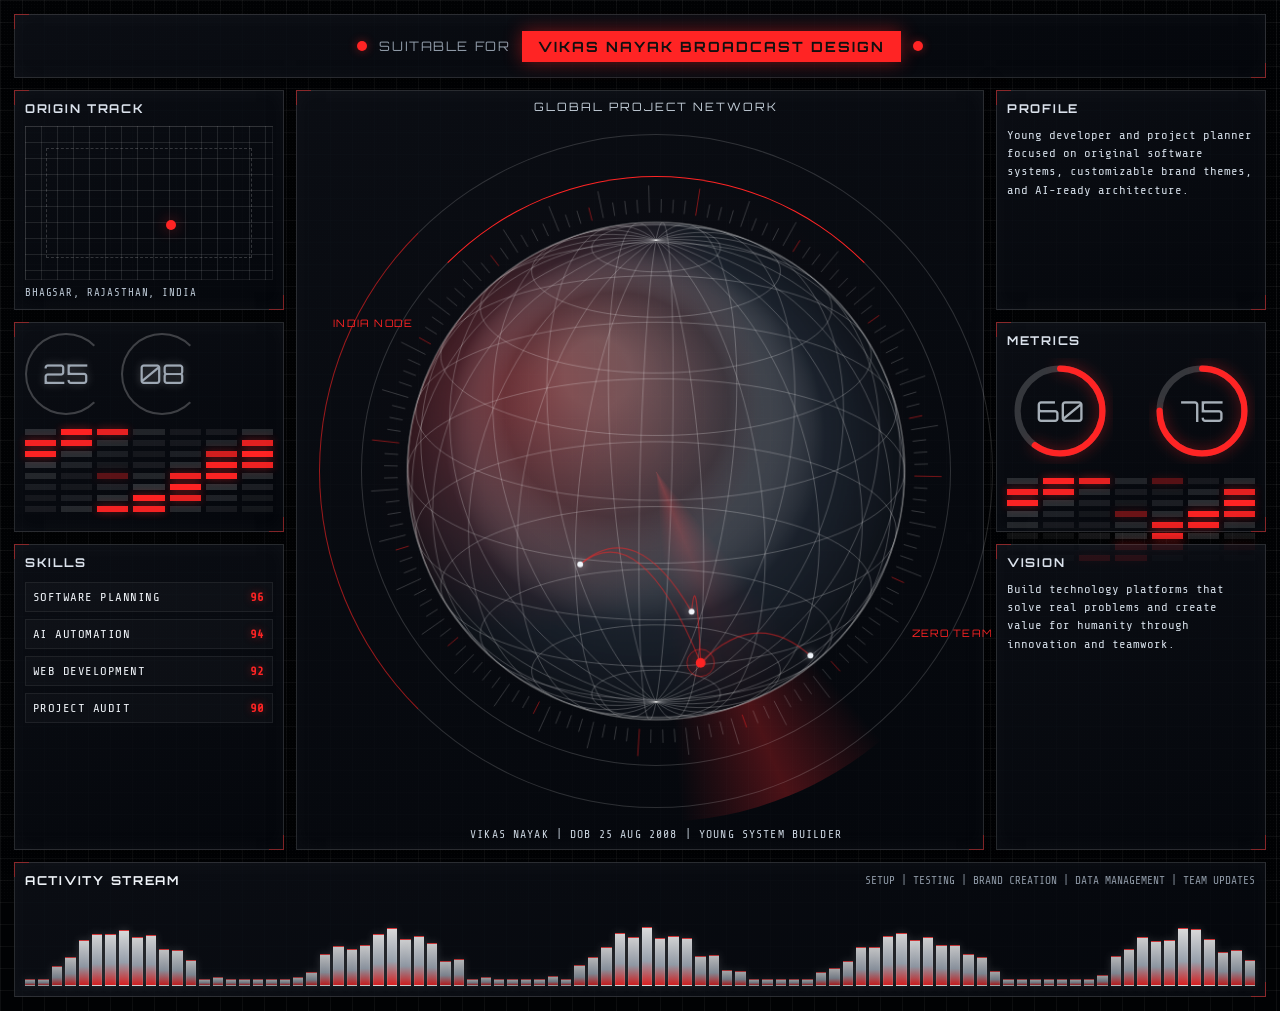
==== My-Project/Portfolio/index.html @ f26c4a28 "Vikas zzzzzzzzzzzzzzzzzzzzzzzzzzzzzzzzzzzzzzzzzzzzzzzzz" ====
<!DOCTYPE html>
<html lang="en">
<head>
  <meta charset="UTF-8" />
  <meta name="viewport" content="width=device-width, initial-scale=1.0" />
  <title>Vikas Nayak | Intelligence Dashboard Portfolio</title>
  <link rel="preconnect" href="https://fonts.googleapis.com" />
  <link rel="preconnect" href="https://fonts.gstatic.com" crossorigin />
  <link href="https://fonts.googleapis.com/css2?family=Orbitron:wght@400;500;700&family=Share+Tech+Mono&display=swap" rel="stylesheet" />
  <link rel="stylesheet" href="styles.css" />
</head>
<body>
  <div class="noise" aria-hidden="true"></div>

  <main class="hud">
    <header class="topbar frame">
      <div class="dot blink"></div>
      <p>SUITABLE FOR</p>
      <h1>VIKAS NAYAK BROADCAST DESIGN</h1>
      <div class="dot blink"></div>
    </header>

    <section class="left-col">
      <article class="frame panel map-panel">
        <h2>ORIGIN TRACK</h2>
        <div class="map-grid usa"></div>
        <p class="tag">BHAGSAR, RAJASTHAN, INDIA</p>
      </article>

      <article class="frame panel stat-panel">
        <div class="dial-stack">
          <div class="dial"><span>25</span></div>
          <div class="dial"><span>08</span></div>
        </div>
        <div class="matrix" id="leftMatrix"></div>
      </article>

      <article class="frame panel skills-panel">
        <h2>SKILLS</h2>
        <ul class="list mono">
          <li><span>SOFTWARE PLANNING</span><b>96</b></li>
          <li><span>AI AUTOMATION</span><b>94</b></li>
          <li><span>WEB DEVELOPMENT</span><b>92</b></li>
          <li><span>PROJECT AUDIT</span><b>90</b></li>
        </ul>
      </article>
    </section>

    <section class="center-col frame">
      <div class="center-label">GLOBAL PROJECT NETWORK</div>
      <div class="globe-wrap">
        <div class="halo halo-a"></div>
        <div class="halo halo-b"></div>
        <canvas id="globeCanvas" width="720" height="720"></canvas>
        <div class="sweep"></div>
        <div class="pin-label pin-usa">INDIA NODE</div>
        <div class="pin-label pin-africa">ZERO TEAM</div>
      </div>
      <div class="center-meta mono">VIKAS NAYAK | DOB 25 AUG 2008 | YOUNG SYSTEM BUILDER</div>
    </section>

    <section class="right-col">
      <article class="frame panel text-panel">
        <h2>PROFILE</h2>
        <p class="mono copy">Young developer and project planner focused on original software systems, customizable brand themes, and AI-ready architecture.</p>
      </article>

      <article class="frame panel metrics-panel">
        <h2>METRICS</h2>
        <div class="ring-row">
          <div class="ring" data-value="60"><svg viewBox="0 0 120 120"><circle class="track" cx="60" cy="60" r="48"></circle><circle class="progress" cx="60" cy="60" r="48"></circle></svg><span>60</span></div>
          <div class="ring" data-value="75"><svg viewBox="0 0 120 120"><circle class="track" cx="60" cy="60" r="48"></circle><circle class="progress" cx="60" cy="60" r="48"></circle></svg><span>75</span></div>
        </div>
        <div class="matrix" id="rightMatrix"></div>
      </article>

      <article class="frame panel vision-panel">
        <h2>VISION</h2>
        <p class="mono copy">Build technology platforms that solve real problems and create value for humanity through innovation and teamwork.</p>
      </article>
    </section>

    <section class="frame bottom-strip">
      <div class="strip-head">
        <h2>ACTIVITY STREAM</h2>
        <p class="mono">SETUP | TESTING | BRAND CREATION | DATA MANAGEMENT | TEAM UPDATES</p>
      </div>
      <div class="bars" id="streamBars"></div>
    </section>
  </main>

  <script src="script.js" defer></script>
</body>
</html>
---- My-Project/Portfolio/styles.css ----
:root {
  --bg: #020305;
  --panel: rgba(8, 12, 18, 0.85);
  --line: rgba(255, 255, 255, 0.14);
  --soft: rgba(255, 255, 255, 0.07);
  --text: #eef2f7;
  --muted: #8e99a6;
  --red: #ff2424;
  --red-soft: rgba(255, 36, 36, 0.45);
}

* {
  box-sizing: border-box;
}

html,
body {
  margin: 0;
  min-height: 100%;
  font-family: "Orbitron", sans-serif;
  background: var(--bg);
  color: var(--text);
}

body {
  overflow-x: hidden;
  background-image:
    radial-gradient(circle at 50% 44%, rgba(255, 36, 36, 0.12), transparent 38%),
    linear-gradient(rgba(255, 255, 255, 0.05) 1px, transparent 1px),
    linear-gradient(90deg, rgba(255, 255, 255, 0.05) 1px, transparent 1px);
  background-size: cover, 22px 22px, 22px 22px;
}

.noise {
  pointer-events: none;
  position: fixed;
  inset: 0;
  opacity: 0.09;
  mix-blend-mode: screen;
  background-image: radial-gradient(rgba(255, 255, 255, 0.24) 0.6px, transparent 0.6px);
  background-size: 3px 3px;
}

.hud {
  width: min(1600px, 100%);
  margin: 0 auto;
  padding: 14px;
  min-height: 100vh;
  display: grid;
  gap: 12px;
  grid-template-columns: 270px minmax(560px, 1fr) 270px;
  grid-template-rows: auto 1fr auto;
}

.frame {
  border: 1px solid var(--line);
  background: linear-gradient(155deg, rgba(12, 15, 22, 0.88), rgba(5, 8, 14, 0.86));
  box-shadow: inset 0 0 20px rgba(255, 255, 255, 0.03), 0 0 20px rgba(0, 0, 0, 0.5);
  position: relative;
}

.frame::before,
.frame::after {
  content: "";
  position: absolute;
  width: 14px;
  height: 14px;
  border: 1px solid var(--red-soft);
}

.frame::before {
  top: -1px;
  left: -1px;
  border-right: 0;
  border-bottom: 0;
}

.frame::after {
  right: -1px;
  bottom: -1px;
  border-left: 0;
  border-top: 0;
}

.topbar {
  grid-column: 1 / 4;
  min-height: 64px;
  display: flex;
  align-items: center;
  justify-content: center;
  gap: 12px;
  padding: 10px;
}

.topbar p {
  margin: 0;
  color: var(--muted);
  font-size: 0.82rem;
  letter-spacing: 0.12em;
}

.topbar h1 {
  margin: 0;
  text-transform: uppercase;
  letter-spacing: 0.14em;
  font-size: clamp(0.78rem, 1.1vw, 1.08rem);
  color: #120f0f;
  background: var(--red);
  padding: 7px 16px;
  box-shadow: 0 0 18px var(--red-soft);
}

.dot {
  width: 10px;
  height: 10px;
  border-radius: 50%;
  background: var(--red);
  box-shadow: 0 0 10px var(--red-soft);
}

.blink {
  animation: blink 1.15s steps(2) infinite;
}

.left-col,
.right-col {
  display: grid;
  gap: 12px;
  grid-template-rows: 220px 210px 1fr;
}

.panel {
  padding: 10px;
}

.panel h2 {
  margin: 0;
  font-size: 0.76rem;
  letter-spacing: 0.14em;
  color: #dbe2ec;
}

.map-grid {
  margin-top: 10px;
  height: calc(100% - 44px);
  border: 1px solid var(--soft);
  background-image:
    linear-gradient(transparent 95%, rgba(255, 255, 255, 0.1) 96%),
    linear-gradient(90deg, transparent 95%, rgba(255, 255, 255, 0.1) 96%);
  background-size: 16px 16px;
  position: relative;
}

.map-grid::before {
  content: "";
  position: absolute;
  inset: 14% 8%;
  border: 1px dashed rgba(255, 255, 255, 0.18);
}

.map-grid::after {
  content: "";
  position: absolute;
  width: 10px;
  height: 10px;
  border-radius: 50%;
  left: 57%;
  top: 61%;
  background: var(--red);
  box-shadow: 0 0 14px var(--red-soft);
}

.tag {
  margin: 7px 0 0;
  font-family: "Share Tech Mono", monospace;
  font-size: 0.67rem;
  color: #bcc8d5;
  letter-spacing: 0.08em;
}

.dial-stack {
  display: flex;
  gap: 14px;
}

.dial {
  width: 82px;
  height: 82px;
  border-radius: 50%;
  border: 2px solid rgba(255, 255, 255, 0.22);
  border-right-color: transparent;
  display: grid;
  place-items: center;
  color: #9ea8b4;
  font-size: 1.7rem;
  text-shadow: 0 0 9px rgba(255, 255, 255, 0.3);
}

.matrix {
  margin-top: 14px;
  display: grid;
  grid-template-columns: repeat(7, 1fr);
  gap: 5px;
}

.matrix span {
  height: 6px;
  background: rgba(255, 255, 255, 0.18);
}

.matrix span.hot {
  background: var(--red);
  box-shadow: 0 0 8px var(--red-soft);
}

.list {
  list-style: none;
  padding: 0;
  margin: 12px 0 0;
  display: grid;
  gap: 7px;
}

.mono {
  font-family: "Share Tech Mono", monospace;
}

.list li {
  display: flex;
  justify-content: space-between;
  align-items: center;
  font-size: 0.77rem;
  letter-spacing: 0.04em;
  border: 1px solid var(--soft);
  padding: 7px;
  background: rgba(255, 255, 255, 0.02);
}

.list b {
  color: var(--red);
  text-shadow: 0 0 8px var(--red-soft);
}

.center-col {
  padding: 8px;
  display: grid;
  grid-template-rows: auto 1fr auto;
}

.center-label {
  text-align: center;
  color: #c3ced8;
  font-size: 0.72rem;
  letter-spacing: 0.17em;
}

.globe-wrap {
  margin: 6px auto;
  width: min(78vh, 720px);
  height: min(78vh, 720px);
  position: relative;
  display: grid;
  place-items: center;
}

#globeCanvas {
  width: 100%;
  height: 100%;
  display: block;
  z-index: 3;
}

.halo {
  position: absolute;
  border-radius: 50%;
  border: 1px solid rgba(255, 255, 255, 0.16);
}

.halo-a {
  inset: 8%;
  border-top-color: var(--red);
  animation: rotate 18s linear infinite;
}

.halo-b {
  inset: 2%;
  border-left-color: rgba(255, 36, 36, 0.6);
  animation: rotateBack 24s linear infinite;
}

.sweep {
  position: absolute;
  inset: 0;
  border-radius: 50%;
  background: conic-gradient(from 140deg, transparent, rgba(255, 36, 36, 0.28), transparent 36deg);
  mix-blend-mode: screen;
  animation: rotate 8.5s linear infinite;
  z-index: 2;
}

.pin-label {
  position: absolute;
  color: var(--red);
  font-size: 0.64rem;
  letter-spacing: 0.12em;
}

.pin-usa {
  top: 28%;
  left: 4%;
}

.pin-africa {
  right: 2%;
  bottom: 26%;
}

.center-meta {
  text-align: center;
  color: #c9d3de;
  font-size: 0.72rem;
  letter-spacing: 0.1em;
}

.copy {
  margin: 10px 0 0;
  font-size: 0.77rem;
  color: #d1dae4;
  line-height: 1.48;
}

.ring-row {
  margin-top: 10px;
  display: flex;
  justify-content: space-between;
  gap: 12px;
}

.ring {
  width: 106px;
  height: 106px;
  position: relative;
}

.ring svg {
  width: 100%;
  height: 100%;
  transform: rotate(-90deg);
}

.ring circle {
  fill: none;
  stroke-width: 7;
}

.ring .track {
  stroke: rgba(255, 255, 255, 0.18);
}

.ring .progress {
  stroke: var(--red);
  stroke-linecap: round;
  filter: drop-shadow(0 0 8px var(--red-soft));
  transition: stroke-dashoffset 650ms ease;
}

.ring span {
  position: absolute;
  inset: 0;
  display: grid;
  place-items: center;
  font-size: 1.8rem;
  color: #a6afb8;
}

.bottom-strip {
  grid-column: 1 / 4;
  padding: 10px;
}

.strip-head {
  display: flex;
  justify-content: space-between;
  align-items: center;
}

.strip-head h2 {
  margin: 0;
  font-size: 0.77rem;
  letter-spacing: 0.14em;
}

.strip-head p {
  margin: 0;
  font-size: 0.7rem;
  color: var(--muted);
}

.bars {
  margin-top: 10px;
  height: 88px;
  display: grid;
  grid-template-columns: repeat(92, 1fr);
  gap: 3px;
  align-items: end;
}

.bars span {
  display: block;
  border: 1px solid rgba(255, 255, 255, 0.12);
  background: linear-gradient(180deg, #fff, #b1bbc8 58%, var(--red));
  box-shadow: 0 0 8px rgba(255, 255, 255, 0.2);
}

@keyframes rotate {
  to {
    transform: rotate(360deg);
  }
}

@keyframes rotateBack {
  to {
    transform: rotate(-360deg);
  }
}

@keyframes blink {
  0%,
  49% {
    opacity: 1;
  }
  50%,
  100% {
    opacity: 0.35;
  }
}

@media (max-width: 1220px) {
  .hud {
    grid-template-columns: 1fr;
    grid-template-rows: auto;
  }

  .topbar,
  .bottom-strip {
    grid-column: 1;
  }

  .left-col,
  .right-col {
    grid-template-columns: repeat(auto-fit, minmax(220px, 1fr));
    grid-template-rows: auto;
  }

  .globe-wrap {
    width: min(92vw, 640px);
    height: min(92vw, 640px);
  }
}

@media (max-width: 720px) {
  .topbar {
    flex-wrap: wrap;
    padding: 8px;
  }

  .topbar p {
    width: 100%;
    text-align: center;
  }

  .ring {
    width: 94px;
    height: 94px;
  }

  .bars {
    grid-template-columns: repeat(48, 1fr);
  }
}
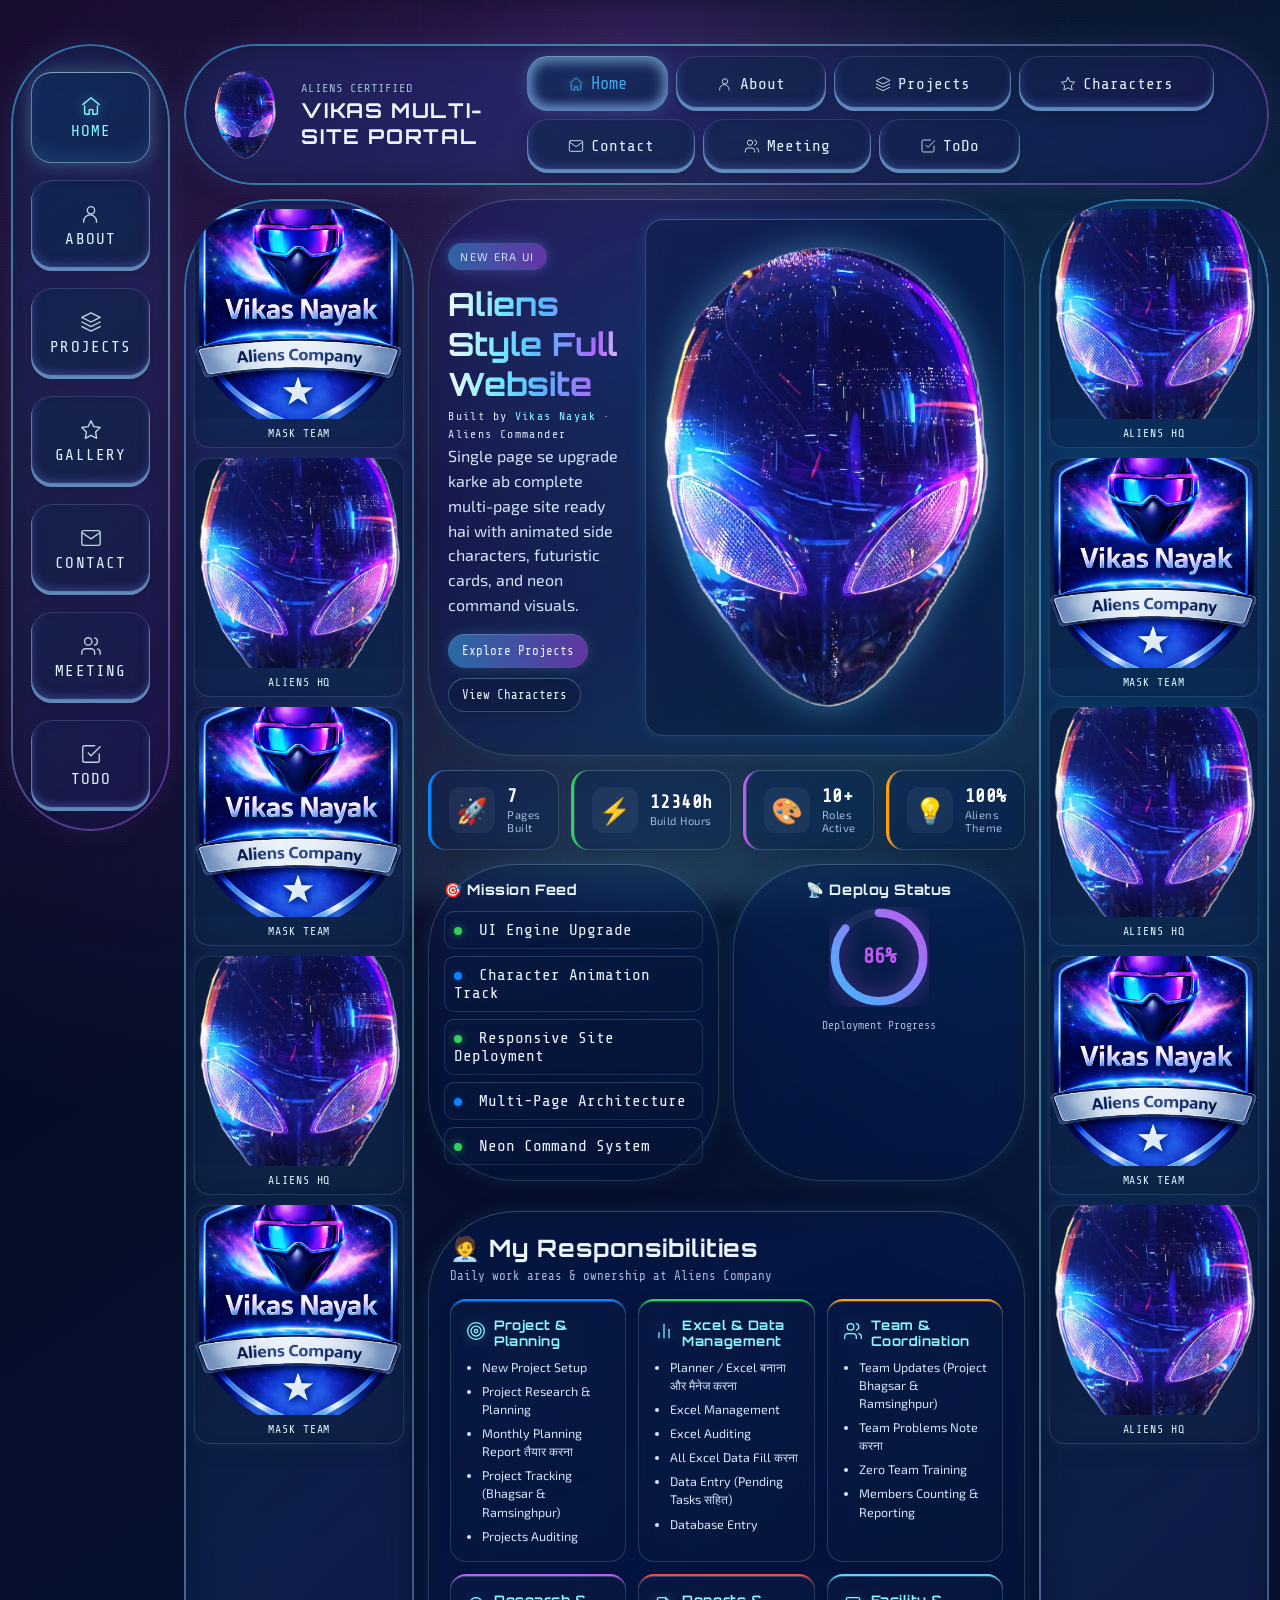
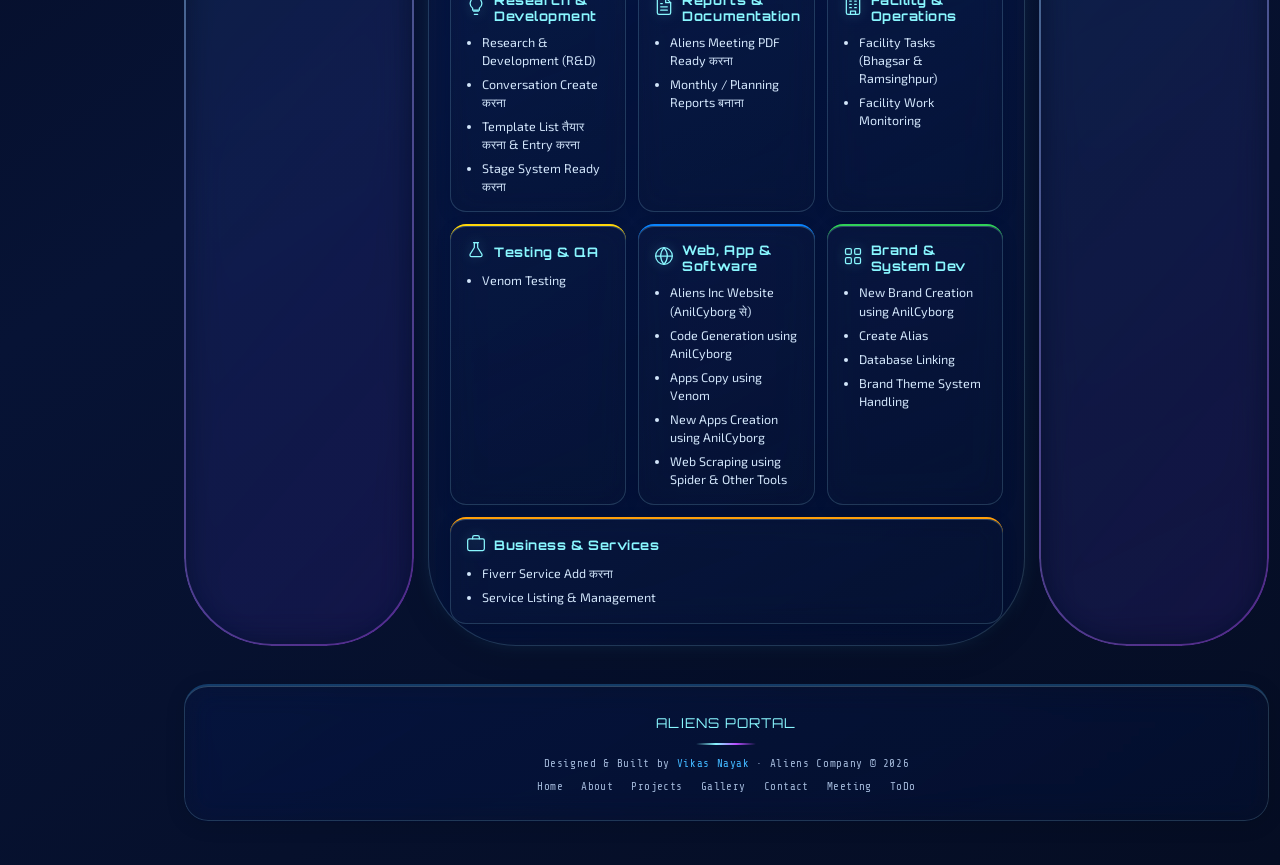
==== commit 02008da3: "Vikas" ====
--- a/My-Project/Portfolio/index.html
+++ b/My-Project/Portfolio/index.html
@@ -3,92 +3,274 @@
 <head>
   <meta charset="UTF-8" />
   <meta name="viewport" content="width=device-width, initial-scale=1.0" />
-  <title>Vikas Nayak | Intelligence Dashboard Portfolio</title>
+  <title>Aliens Site | Home</title>
   <link rel="preconnect" href="https://fonts.googleapis.com" />
   <link rel="preconnect" href="https://fonts.gstatic.com" crossorigin />
-  <link href="https://fonts.googleapis.com/css2?family=Orbitron:wght@400;500;700&family=Share+Tech+Mono&display=swap" rel="stylesheet" />
+  <link href="https://fonts.googleapis.com/css2?family=Orbitron:wght@400;600;700&family=Exo+2:wght@400;500;700&family=Share+Tech+Mono&display=swap" rel="stylesheet" />
   <link rel="stylesheet" href="styles.css" />
 </head>
 <body>
+  <div class="ambient"></div>
   <div class="noise" aria-hidden="true"></div>
 
-  <main class="hud">
-    <header class="topbar frame">
-      <div class="dot blink"></div>
-      <p>SUITABLE FOR</p>
-      <h1>VIKAS NAYAK BROADCAST DESIGN</h1>
-      <div class="dot blink"></div>
+  <aside class="quick-sidebar glow-frame mono" aria-label="Sidebar Menu">
+    <a class="active" href="index.html">Home</a>
+    <a href="about.html">About</a>
+    <a href="projects.html">Projects</a>
+    <a href="gallery.html">Gallery</a>
+    <a href="contact.html">Contact</a>
+    <a href="aliens-meeting.html">Meeting</a>
+    <a href="todo.html">ToDo</a>
+  </aside>
+
+  <div class="site-wrap">
+    <header class="site-header glow-frame">
+      <div class="brand">
+        <img class="brand-logo" src="assets/characters/aliens-badge.png" alt="Aliens Certified badge" />
+        <div>
+          <p class="mono">ALIENS CERTIFIED</p>
+          <h1>VIKAS MULTI-SITE PORTAL</h1>
+        </div>
+      </div>
+      <nav class="main-nav mono">
+        <a class="active" href="index.html">Home</a>
+        <a href="about.html">About</a>
+        <a href="projects.html">Projects</a>
+        <a href="gallery.html">Characters</a>
+        <a href="contact.html">Contact</a>
+        <a href="aliens-meeting.html">Meeting</a>
+        <a href="todo.html">ToDo</a>
+      </nav>
     </header>
 
-    <section class="left-col">
-      <article class="frame panel map-panel">
-        <h2>ORIGIN TRACK</h2>
-        <div class="map-grid usa"></div>
-        <p class="tag">BHAGSAR, RAJASTHAN, INDIA</p>
-      </article>
-
-      <article class="frame panel stat-panel">
-        <div class="dial-stack">
-          <div class="dial"><span>25</span></div>
-          <div class="dial"><span>08</span></div>
+    <main class="layout">
+      <aside class="char-rail glow-frame" data-rail>
+        <div class="rail-track">
+          <figure class="char-card"><img src="assets/characters/char-3.png" alt="Alien Mask Team" /><figcaption>MASK TEAM</figcaption></figure>
+          <figure class="char-card"><img src="assets/characters/aliens-badge.png" alt="Aliens Badge" /><figcaption>ALIENS HQ</figcaption></figure>
+          <figure class="char-card"><img src="assets/characters/char-3.png" alt="Alien Mask Team" /><figcaption>MASK TEAM</figcaption></figure>
+          <figure class="char-card"><img src="assets/characters/aliens-badge.png" alt="Aliens Badge" /><figcaption>ALIENS HQ</figcaption></figure>
+          <figure class="char-card"><img src="assets/characters/char-3.png" alt="Alien Mask Team" /><figcaption>MASK TEAM</figcaption></figure>
         </div>
-        <div class="matrix" id="leftMatrix"></div>
-      </article>
-
-      <article class="frame panel skills-panel">
-        <h2>SKILLS</h2>
-        <ul class="list mono">
-          <li><span>SOFTWARE PLANNING</span><b>96</b></li>
-          <li><span>AI AUTOMATION</span><b>94</b></li>
-          <li><span>WEB DEVELOPMENT</span><b>92</b></li>
-          <li><span>PROJECT AUDIT</span><b>90</b></li>
-        </ul>
-      </article>
-    </section>
-
-    <section class="center-col frame">
-      <div class="center-label">GLOBAL PROJECT NETWORK</div>
-      <div class="globe-wrap">
-        <div class="halo halo-a"></div>
-        <div class="halo halo-b"></div>
-        <canvas id="globeCanvas" width="720" height="720"></canvas>
-        <div class="sweep"></div>
-        <div class="pin-label pin-usa">INDIA NODE</div>
-        <div class="pin-label pin-africa">ZERO TEAM</div>
+      </aside>
+
+      <section class="content">
+        <section class="hero glow-tile" data-float>
+          <div class="hero-split">
+            <div>
+              <p class="chip">NEW ERA UI</p>
+              <h2>Aliens Style Full Website</h2>
+              <p class="hero-tagline">Built by <span>Vikas Nayak</span> · Aliens Commander</p>
+              <p>Single page se upgrade karke ab complete multi-page site ready hai with animated side characters, futuristic cards, and neon command visuals.</p>
+              <div class="hero-cta">
+                <a href="projects.html" class="btn">Explore Projects</a>
+                <a href="gallery.html" class="btn ghost">View Characters</a>
+              </div>
+            </div>
+            <figure class="hero-badge">
+              <img src="assets/characters/aliens-badge.png" alt="Aliens Certified Fundamentals badge" />
+            </figure>
+          </div>
+        </section>
+
+        <!-- ══════════ QUICK STATS STRIP ══════════ -->
+        <section class="home-stats-strip reveal">
+          <article class="home-stat-card hsc-blue">
+            <div class="hsc-icon">&#128640;</div>
+            <div class="hsc-info">
+              <span class="hsc-num mono">7</span>
+              <span class="hsc-label">Pages Built</span>
+            </div>
+          </article>
+          <article class="home-stat-card hsc-green">
+            <div class="hsc-icon">&#9889;</div>
+            <div class="hsc-info">
+              <span class="hsc-num mono">12340h</span>
+              <span class="hsc-label">Build Hours</span>
+            </div>
+          </article>
+          <article class="home-stat-card hsc-purple">
+            <div class="hsc-icon">&#127912;</div>
+            <div class="hsc-info">
+              <span class="hsc-num mono">10+</span>
+              <span class="hsc-label">Roles Active</span>
+            </div>
+          </article>
+          <article class="home-stat-card hsc-orange">
+            <div class="hsc-icon">&#128161;</div>
+            <div class="hsc-info">
+              <span class="hsc-num mono">100%</span>
+              <span class="hsc-label">Aliens Theme</span>
+            </div>
+          </article>
+        </section>
+
+        <!-- ══════════ MISSION FEED ══════════ -->
+        <section class="home-grid reveal">
+          <article class="glow-tile panel home-mission">
+            <h3>&#127919; Mission Feed</h3>
+            <ul class="mono clean-list">
+              <li><span class="mission-dot mission-dot-live"></span> UI Engine Upgrade</li>
+              <li><span class="mission-dot mission-dot-done"></span> Character Animation Track</li>
+              <li><span class="mission-dot mission-dot-live"></span> Responsive Site Deployment</li>
+              <li><span class="mission-dot mission-dot-done"></span> Multi-Page Architecture</li>
+              <li><span class="mission-dot mission-dot-live"></span> Neon Command System</li>
+            </ul>
+          </article>
+          <article class="glow-tile panel home-deploy">
+            <h3>&#128225; Deploy Status</h3>
+            <div class="deploy-ring-wrap">
+              <svg viewBox="0 0 36 36" class="deploy-ring-svg">
+                <defs>
+                  <linearGradient id="deployGrad" x1="0%" y1="0%" x2="100%" y2="100%">
+                    <stop offset="0%" stop-color="#42b8ff"/>
+                    <stop offset="100%" stop-color="#BF5AF2"/>
+                  </linearGradient>
+                </defs>
+                <circle cx="18" cy="18" r="15.9" class="deploy-ring-bg"/>
+                <circle cx="18" cy="18" r="15.9" class="deploy-ring-fill"/>
+              </svg>
+              <span class="deploy-ring-pct mono">86%</span>
+            </div>
+            <p class="mono deploy-label">Deployment Progress</p>
+            <div class="progress-wrap"><div class="progress-line" style="width:86%;"></div></div>
+          </article>
+        </section>
+
+        <section class="resp-section glow-tile reveal">
+          <header class="resp-header">
+            <h2>🧑‍💼 My Responsibilities</h2>
+            <p class="mono">Daily work areas &amp; ownership at Aliens Company</p>
+          </header>
+          <div class="resp-grid">
+
+            <div class="resp-card">
+              <h4>📌 Project &amp; Planning</h4>
+              <ul>
+                <li>New Project Setup</li>
+                <li>Project Research &amp; Planning</li>
+                <li>Monthly Planning Report तैयार करना</li>
+                <li>Project Tracking (Bhagsar &amp; Ramsinghpur)</li>
+                <li>Projects Auditing</li>
+              </ul>
+            </div>
+
+            <div class="resp-card">
+              <h4>📊 Excel &amp; Data Management</h4>
+              <ul>
+                <li>Planner / Excel बनाना और मैनेज करना</li>
+                <li>Excel Management</li>
+                <li>Excel Auditing</li>
+                <li>All Excel Data Fill करना</li>
+                <li>Data Entry (Pending Tasks सहित)</li>
+                <li>Database Entry</li>
+              </ul>
+            </div>
+
+            <div class="resp-card">
+              <h4>👥 Team &amp; Coordination</h4>
+              <ul>
+                <li>Team Updates (Project Bhagsar &amp; Ramsinghpur)</li>
+                <li>Team Problems Note करना</li>
+                <li>Zero Team Training</li>
+                <li>Members Counting &amp; Reporting</li>
+              </ul>
+            </div>
+
+            <div class="resp-card">
+              <h4>🧠 Research &amp; Development</h4>
+              <ul>
+                <li>Research &amp; Development (R&amp;D)</li>
+                <li>Conversation Create करना</li>
+                <li>Template List तैयार करना &amp; Entry करना</li>
+                <li>Stage System Ready करना</li>
+              </ul>
+            </div>
+
+            <div class="resp-card">
+              <h4>🧾 Reports &amp; Documentation</h4>
+              <ul>
+                <li>Aliens Meeting PDF Ready करना</li>
+                <li>Monthly / Planning Reports बनाना</li>
+              </ul>
+            </div>
+
+            <div class="resp-card">
+              <h4>🏢 Facility &amp; Operations</h4>
+              <ul>
+                <li>Facility Tasks (Bhagsar &amp; Ramsinghpur)</li>
+                <li>Facility Work Monitoring</li>
+              </ul>
+            </div>
+
+            <div class="resp-card">
+              <h4>🧪 Testing &amp; QA</h4>
+              <ul>
+                <li>Venom Testing</li>
+              </ul>
+            </div>
+
+            <div class="resp-card">
+              <h4>🌐 Web, App &amp; Software</h4>
+              <ul>
+                <li>Aliens Inc Website (AnilCyborg से)</li>
+                <li>Code Generation using AnilCyborg</li>
+                <li>Apps Copy using Venom</li>
+                <li>New Apps Creation using AnilCyborg</li>
+                <li>Web Scraping using Spider &amp; Other Tools</li>
+              </ul>
+            </div>
+
+            <div class="resp-card">
+              <h4>🧩 Brand &amp; System Dev</h4>
+              <ul>
+                <li>New Brand Creation using AnilCyborg</li>
+                <li>Create Alias</li>
+                <li>Database Linking</li>
+                <li>Brand Theme System Handling</li>
+              </ul>
+            </div>
+
+            <div class="resp-card">
+              <h4>💼 Business &amp; Services</h4>
+              <ul>
+                <li>Fiverr Service Add करना</li>
+                <li>Service Listing &amp; Management</li>
+              </ul>
+            </div>
+
+          </div>
+        </section>
+      </section>
+
+      <aside class="char-rail glow-frame right" data-rail>
+        <div class="rail-track reverse">
+          <figure class="char-card"><img src="assets/characters/aliens-badge.png" alt="Aliens Badge" /><figcaption>ALIENS HQ</figcaption></figure>
+          <figure class="char-card"><img src="assets/characters/char-3.png" alt="Alien Mask Team" /><figcaption>MASK TEAM</figcaption></figure>
+          <figure class="char-card"><img src="assets/characters/aliens-badge.png" alt="Aliens Badge" /><figcaption>ALIENS HQ</figcaption></figure>
+          <figure class="char-card"><img src="assets/characters/char-3.png" alt="Alien Mask Team" /><figcaption>MASK TEAM</figcaption></figure>
+          <figure class="char-card"><img src="assets/characters/aliens-badge.png" alt="Aliens Badge" /><figcaption>ALIENS HQ</figcaption></figure>
+        </div>
+      </aside>
+    </main>
+
+    <footer class="site-footer">
+      <div class="footer-brand">ALIENS PORTAL</div>
+      <div class="footer-divider"></div>
+      <p class="footer-tagline">Designed &amp; Built by <span>Vikas Nayak</span> · Aliens Company &copy; 2026</p>
+      <div class="footer-links">
+        <a href="index.html">Home</a>
+        <a href="about.html">About</a>
+        <a href="projects.html">Projects</a>
+        <a href="gallery.html">Gallery</a>
+        <a href="contact.html">Contact</a>
+        <a href="aliens-meeting.html">Meeting</a>
+        <a href="todo.html">ToDo</a>
       </div>
-      <div class="center-meta mono">VIKAS NAYAK | DOB 25 AUG 2008 | YOUNG SYSTEM BUILDER</div>
-    </section>
-
-    <section class="right-col">
-      <article class="frame panel text-panel">
-        <h2>PROFILE</h2>
-        <p class="mono copy">Young developer and project planner focused on original software systems, customizable brand themes, and AI-ready architecture.</p>
-      </article>
-
-      <article class="frame panel metrics-panel">
-        <h2>METRICS</h2>
-        <div class="ring-row">
-          <div class="ring" data-value="60"><svg viewBox="0 0 120 120"><circle class="track" cx="60" cy="60" r="48"></circle><circle class="progress" cx="60" cy="60" r="48"></circle></svg><span>60</span></div>
-          <div class="ring" data-value="75"><svg viewBox="0 0 120 120"><circle class="track" cx="60" cy="60" r="48"></circle><circle class="progress" cx="60" cy="60" r="48"></circle></svg><span>75</span></div>
-        </div>
-        <div class="matrix" id="rightMatrix"></div>
-      </article>
-
-      <article class="frame panel vision-panel">
-        <h2>VISION</h2>
-        <p class="mono copy">Build technology platforms that solve real problems and create value for humanity through innovation and teamwork.</p>
-      </article>
-    </section>
-
-    <section class="frame bottom-strip">
-      <div class="strip-head">
-        <h2>ACTIVITY STREAM</h2>
-        <p class="mono">SETUP | TESTING | BRAND CREATION | DATA MANAGEMENT | TEAM UPDATES</p>
-      </div>
-      <div class="bars" id="streamBars"></div>
-    </section>
-  </main>
+    </footer>
+  </div>
 
   <script src="script.js" defer></script>
+  <script src="icons.js" defer></script>
 </body>
 </html>
--- a/My-Project/Portfolio/styles.css
+++ b/My-Project/Portfolio/styles.css
@@ -1,12 +1,20 @@
 :root {
-  --bg: #020305;
-  --panel: rgba(8, 12, 18, 0.85);
-  --line: rgba(255, 255, 255, 0.14);
-  --soft: rgba(255, 255, 255, 0.07);
-  --text: #eef2f7;
-  --muted: #8e99a6;
-  --red: #ff2424;
-  --red-soft: rgba(255, 36, 36, 0.45);
+  --bg-1: #020411;
+  --bg-2: #071335;
+  --panel: rgba(9, 20, 50, 0.78);
+  --text: #ebf5ff;
+  --muted: #a2b8d9;
+  --electric: #42b8ff;
+  --cyan: #89f7ff;
+  --magenta: #b84dff;
+  --rim-a: rgba(66, 184, 255, 0.9);
+  --rim-b: rgba(137, 247, 255, 0.9);
+  --rim-c: rgba(184, 77, 255, 0.85);
+  --glass: rgba(14, 28, 66, 0.38);
+  --glass-border: rgba(160, 230, 255, 0.18);
+  --glass-shine: rgba(200, 240, 255, 0.08);
+  --glass-blur: 18px;
+  --glass-saturate: 1.6;
 }
 
 * {
@@ -17,464 +25,3479 @@
 body {
   margin: 0;
   min-height: 100%;
-  font-family: "Orbitron", sans-serif;
-  background: var(--bg);
+  font-family: "Exo 2", sans-serif;
   color: var(--text);
-}
-
+  background:
+    radial-gradient(circle at 15% 12%, rgba(184, 77, 255, 0.2), transparent 34%),
+    radial-gradient(circle at 88% 20%, rgba(66, 184, 255, 0.2), transparent 36%),
+    linear-gradient(145deg, var(--bg-1), var(--bg-2) 58%, #050d23);
+}
 body {
-  overflow-x: hidden;
-  background-image:
-    radial-gradient(circle at 50% 44%, rgba(255, 36, 36, 0.12), transparent 38%),
-    linear-gradient(rgba(255, 255, 255, 0.05) 1px, transparent 1px),
-    linear-gradient(90deg, rgba(255, 255, 255, 0.05) 1px, transparent 1px);
-  background-size: cover, 22px 22px, 22px 22px;
-}
-
-.noise {
-  pointer-events: none;
+    overflow-x: hidden;
+    padding: 44px;
+    display: flex;
+    gap: 14px;
+    justify-content: center;
+}
+
+.quick-sidebar {
+    z-index: 6;
+    padding: 20px 20px;
+    display: grid;
+    gap: 9px;
+    border-radius: 26px;
+    corner-shape: squircle;
+    height: max-content;
+}
+.quick-sidebar a {
+    text-decoration: none;
+    color: #def2ff;
+    font-size: 16px;
+    text-align: center;
+    padding: 23px 19px;
+    margin-top: 8px;
+    border-radius: 21px;
+    corner-shape: squircle;
+    letter-spacing: 0.07em;
+    text-transform: uppercase;
+    background: linear-gradient(145deg, rgba(14, 28, 66, 0.36), rgba(10, 20, 48, 0.32));
+    -webkit-backdrop-filter: blur(12px) saturate(1.4);
+    backdrop-filter: blur(12px) saturate(1.4);
+    box-shadow:
+      inset 0 1px 0 0 rgba(200, 240, 255, 0.14),
+      inset 0px -3px 1px 1px rgba(149, 221, 255, 0.5),
+      inset 1px -6px 9px 1px rgba(82, 105, 194, 0.4),
+      0 4px 16px rgba(0, 0, 0, 0.18);
+    transition: transform 240ms cubic-bezier(.22,.68,0,1.2), box-shadow 240ms ease, color 200ms ease, background 200ms ease;
+}
+
+.quick-sidebar a:hover {
+  transform: translateY(-3px) scale(1.02);
+  color: #f0fcff;
+  background: linear-gradient(145deg, rgba(20, 38, 82, 0.48), rgba(14, 26, 58, 0.42));
+  box-shadow:
+    inset 0 1px 0 0 rgba(210, 248, 255, 0.22),
+    inset 0px -3px 1px 1px rgba(149, 221, 255, 0.6),
+    inset 1px -6px 9px 1px rgba(82, 105, 194, 0.5),
+    0 8px 24px rgba(66, 184, 255, 0.14);
+}
+
+.quick-sidebar a.active {
+  color: var(--cyan);
+  background: linear-gradient(145deg, rgba(20, 42, 90, 0.48), rgba(12, 26, 62, 0.42));
+  box-shadow:
+    inset 0 1px 0 0 rgba(220, 250, 255, 0.25),
+    inset 0 0 0 1px rgba(173, 244, 255, 0.45),
+    0 0 18px rgba(137, 247, 255, 0.28),
+    inset 0 -10px 16px rgba(66, 184, 255, 0.14);
+}
+
+.ambient {
   position: fixed;
   inset: 0;
-  opacity: 0.09;
+  pointer-events: none;
+  background:
+    radial-gradient(circle at 50% 100%, rgba(137, 247, 255, 0.18), transparent 40%),
+    radial-gradient(circle at 50% 0%, rgba(184, 77, 255, 0.18), transparent 38%),
+    radial-gradient(circle at 75% 50%, rgba(66, 184, 255, 0.08), transparent 35%);
+  filter: blur(12px);
+}
+
+.noise {
+  position: fixed;
+  inset: 0;
+  pointer-events: none;
+  opacity: 0.07;
   mix-blend-mode: screen;
   background-image: radial-gradient(rgba(255, 255, 255, 0.24) 0.6px, transparent 0.6px);
   background-size: 3px 3px;
 }
 
-.hud {
-  width: min(1600px, 100%);
-  margin: 0 auto;
-  padding: 14px;
-  min-height: 100vh;
-  display: grid;
-  gap: 12px;
-  grid-template-columns: 270px minmax(560px, 1fr) 270px;
-  grid-template-rows: auto 1fr auto;
-}
-
-.frame {
-  border: 1px solid var(--line);
-  background: linear-gradient(155deg, rgba(12, 15, 22, 0.88), rgba(5, 8, 14, 0.86));
-  box-shadow: inset 0 0 20px rgba(255, 255, 255, 0.03), 0 0 20px rgba(0, 0, 0, 0.5);
+.site-wrap {
   position: relative;
-}
-
-.frame::before,
-.frame::after {
+  z-index: 2;
+  width: min(1500px, 100%);
+  display: grid;
+  gap: 14px;
+}
+aside.char-rail.glow-frame {
+    z-index: 0;
+}
+
+.glow-frame {
+  position: relative;
+  isolation: isolate;
+  border-radius: 44px;
+  background: linear-gradient(155deg, rgba(10, 22, 56, 0.42), rgba(8, 15, 37, 0.34));
+  -webkit-backdrop-filter: blur(var(--glass-blur)) saturate(var(--glass-saturate));
+  backdrop-filter: blur(var(--glass-blur)) saturate(var(--glass-saturate));
+  corner-shape: squircle;
+  border-radius: 88px;
+  transition: background 320ms ease, box-shadow 320ms ease;
+}
+.glow-frame::before,
+.glow-frame::after {
   content: "";
   position: absolute;
-  width: 14px;
-  height: 14px;
-  border: 1px solid var(--red-soft);
-}
-
-.frame::before {
-  top: -1px;
-  left: -1px;
-  border-right: 0;
-  border-bottom: 0;
-}
-
-.frame::after {
-  right: -1px;
-  bottom: -1px;
-  border-left: 0;
-  border-top: 0;
-}
-
-.topbar {
-  grid-column: 1 / 4;
-  min-height: 64px;
-  display: flex;
-  align-items: center;
-  justify-content: center;
+  inset: 0;
+  border-radius: inherit;
+  pointer-events: none;
+}
+
+.glow-frame::before {
+    padding: 1.6px;
+    background: linear-gradient(132deg, rgba(66, 184, 255, 0.55), rgba(137, 247, 255, 0.45) 45%, rgba(184, 77, 255, 0.42));
+    -webkit-mask: linear-gradient(#000 0 0) content-box, linear-gradient(#000 0 0);
+    mask: linear-gradient(#000 0 0) content-box, linear-gradient(#000 0 0);
+    -webkit-mask-composite: xor;
+    mask-composite: exclude;
+    corner-shape: squircle;
+    border-radius: 88px;
+}
+.glow-frame::after {
+  inset: -2px;
+  z-index: -1;
+  filter: blur(14px);
+  opacity: 0.36;
+  background: linear-gradient(130deg, rgba(66, 184, 255, 0.28), rgba(137, 247, 255, 0.18), rgba(184, 77, 255, 0.26));
+}
+
+.site-header {
+  min-height: 80px;
+  padding: 12px 16px;
+  display: flex;
+  justify-content: space-between;
+  align-items: center;
+  gap: 10px;
+}
+
+.brand {
+  display: flex;
+  align-items: center;
   gap: 12px;
-  padding: 10px;
-}
-
-.topbar p {
+}
+
+.brand-mark {
+  width: 44px;
+  height: 44px;
+  border-radius: 12px;
+  corner-shape: squircle;
+  display: grid;
+  place-items: center;
+  font-family: "Orbitron", sans-serif;
+  font-weight: 700;
+  background: linear-gradient(140deg, rgba(66, 184, 255, 0.44), rgba(184, 77, 255, 0.44));
+  box-shadow: inset 0 0 0 1px rgba(180, 236, 255, 0.48), 0 0 14px rgba(66, 184, 255, 0.24);
+}
+
+.brand-logo {
+    width: 148px;
+    height: 94px;
+    object-fit: contain;
+}
+
+.brand p {
   margin: 0;
   color: var(--muted);
-  font-size: 0.82rem;
+  font-size: 0.76rem;
+}
+
+.brand h1 {
+  margin: 2px 0 0;
+  font-family: "Orbitron", sans-serif;
+  font-size: clamp(0.92rem, 2vw, 1.28rem);
+  letter-spacing: 0.08em;
+}
+
+.name-gradient {
+  background: linear-gradient(92deg, #dff8ff 6%, #70e8ff 30%, #5ab7ff 52%, #b065ff 82%, #f2f7ff 100%);
+  -webkit-background-clip: text;
+  background-clip: text;
+  color: transparent;
+  text-shadow: 0 0 14px rgba(106, 203, 255, 0.34), 0 0 26px rgba(176, 101, 255, 0.24);
+  letter-spacing: 0.14em;
+}
+
+.main-nav {
+  display: flex;
+  gap: 8px;
+  flex-wrap: wrap;
+}
+
+.main-nav a {
+    text-decoration: none;
+    color: #def2ff;
+    font-size: 16px;
+    padding: 18px 41px;
+    border-radius: 21px;
+    corner-shape: squircle;
+    background: linear-gradient(145deg, rgba(14, 28, 66, 0.34), rgba(10, 20, 48, 0.3));
+    -webkit-backdrop-filter: blur(12px) saturate(1.4);
+    backdrop-filter: blur(12px) saturate(1.4);
+    box-shadow:
+      inset 0 1px 0 0 rgba(200, 240, 255, 0.12),
+      inset 0px -3px 1px 1px rgba(149, 221, 255, 0.5),
+      inset 1px -6px 9px 1px rgba(82, 105, 194, 0.38),
+      0 4px 14px rgba(0, 0, 0, 0.16);
+    transition: transform 240ms cubic-bezier(.22,.68,0,1.2), box-shadow 220ms ease, background 200ms ease;
+}
+
+.main-nav a:hover {
+    transform: translateY(-2px) scale(1.02);
+    background: linear-gradient(145deg, rgba(20, 38, 82, 0.44), rgba(14, 26, 58, 0.38));
+    box-shadow:
+      inset 0 1px 0 0 rgba(210, 248, 255, 0.2),
+      inset 0px -3px 1px 1px rgba(149, 221, 255, 0.6),
+      inset 1px -6px 9px 1px rgba(82, 105, 194, 0.48),
+      0 8px 24px rgba(66, 184, 255, 0.12);
+}
+
+.main-nav a.active {
+    color: var(--rim-a);
+    background: linear-gradient(145deg, rgba(20, 42, 90, 0.45), rgba(14, 28, 64, 0.4));
+    box-shadow:
+      inset 0 1px 0 0 rgba(220, 252, 255, 0.22),
+      inset 0px 1px 11px 6px rgba(149, 221, 255, 0.5),
+      inset 1px -6px 9px 1px rgba(82, 105, 194, 0.45),
+      0 0 18px rgba(137, 247, 255, 0.15);
+    font-size: 17px;
+    transition: 180ms cubic-bezier(.22,.68,0,1.2);
+}
+
+.layout {
+  display: grid;
+  grid-template-columns: 230px 1fr 230px;
+  gap: 14px;
+}
+
+.layout.one-col {
+  grid-template-columns: 1fr;
+}
+
+.content {
+  display: grid;
+  gap: 14px;
+  align-content: start;
+}
+
+.char-rail {
+  min-height: calc(100vh - 150px);
+  padding: 10px;
+  overflow: hidden;
+}
+
+.rail-track {
+  display: grid;
+  gap: 10px;
+  animation: scrollDown 26s linear infinite;
+
+}
+
+.rail-track.reverse {
+  animation-name: scrollUp;
+}
+
+.char-card {
+  margin: 0;
+  border-radius: 16px;
+  corner-shape: squircle;
+  overflow: hidden;
+  background: linear-gradient(160deg, rgba(14, 28, 64, 0.34), rgba(10, 20, 42, 0.28));
+  -webkit-backdrop-filter: blur(14px) saturate(1.4);
+  backdrop-filter: blur(14px) saturate(1.4);
+  box-shadow:
+    inset 0 1px 0 0 rgba(200, 240, 255, 0.08),
+    inset 0 0 0 1px rgba(150, 225, 255, 0.16),
+    0 0 12px rgba(66, 184, 255, 0.1),
+    0 6px 20px rgba(0, 0, 0, 0.14);
+  transition: transform 300ms cubic-bezier(.22,.68,0,1.2), box-shadow 300ms ease;
+}
+
+.char-card:hover {
+  transform: translateY(-3px) scale(1.02);
+  box-shadow:
+    inset 0 1px 0 0 rgba(210, 248, 255, 0.14),
+    inset 0 0 0 1px rgba(160, 235, 255, 0.26),
+    0 0 18px rgba(66, 184, 255, 0.16),
+    0 10px 30px rgba(0, 0, 0, 0.2);
+}
+
+.char-card img {
+  width: 100%;
+  aspect-ratio: 1 / 1;
+  display: block;
+  object-fit: cover;
+  background: linear-gradient(155deg, rgba(8, 19, 45, 0.4), rgba(14, 32, 78, 0.3));
+}
+
+.char-card figcaption {
+  font-family: "Share Tech Mono", monospace;
+  font-size: 0.72rem;
+  text-align: center;
+  color: #dbf7ff;
+  letter-spacing: 0.08em;
+  padding: 8px;
+}
+
+.right .char-card {
+  transform: translateX(0);
+  animation: floatCard 5.4s ease-in-out infinite;
+}
+
+.hero {
+    padding: 20px;
+    border-radius: 32px;
+    background:
+      radial-gradient(circle at 88% 16%, rgba(184, 77, 255, 0.18), transparent 42%),
+      radial-gradient(circle at 8% 78%, rgba(137, 247, 255, 0.12), transparent 40%),
+      linear-gradient(160deg, rgba(14, 30, 72, 0.36), rgba(10, 20, 44, 0.3));
+    -webkit-backdrop-filter: blur(20px) saturate(1.6);
+    backdrop-filter: blur(20px) saturate(1.6);
+    box-shadow:
+      inset 0 1px 0 0 rgba(200, 240, 255, 0.1),
+      inset 0 0 0 1px var(--glass-border),
+      0 12px 40px rgba(0, 0, 0, 0.16);
+    corner-shape: squircle;
+}
+.hero-split {
+  display: grid;
+  grid-template-columns: 1.2fr minmax(210px, 360px);
+  gap: 16px;
+  align-items: center;
+}
+
+.hero-badge {
+  margin: 0;
+  border-radius: 18px;
+  corner-shape: squircle;
+  padding: 10px;
+  background: linear-gradient(150deg, rgba(14, 28, 66, 0.3), rgba(10, 20, 44, 0.24));
+  -webkit-backdrop-filter: blur(14px) saturate(1.4);
+  backdrop-filter: blur(14px) saturate(1.4);
+  box-shadow:
+    inset 0 1px 0 0 rgba(200, 240, 255, 0.1),
+    inset 0 0 0 1px rgba(156, 228, 255, 0.2),
+    0 0 16px rgba(66, 184, 255, 0.12);
+}
+
+.hero-badge img {
+  width: 100%;
+  display: block;
+  object-fit: contain;
+  filter: drop-shadow(0 0 18px rgba(100, 210, 255, 0.42));
+}
+
+.glow-tile {
+  border-radius: 88px;
+  background: linear-gradient(160deg, rgba(14, 30, 68, 0.34), rgba(10, 20, 44, 0.28));
+  -webkit-backdrop-filter: blur(16px) saturate(1.5);
+  backdrop-filter: blur(16px) saturate(1.5);
+  box-shadow:
+    inset 0 1px 0 0 var(--glass-shine),
+    inset 0 0 0 1px var(--glass-border),
+    0 0 16px rgba(66, 184, 255, 0.1),
+    0 8px 32px rgba(0, 0, 0, 0.14);
+  transition: background 280ms ease, box-shadow 280ms ease, transform 280ms ease;
+}
+
+.glow-tile:hover {
+  box-shadow:
+    inset 0 1px 0 0 rgba(210, 248, 255, 0.14),
+    inset 0 0 0 1px rgba(170, 238, 255, 0.28),
+    0 0 20px rgba(66, 184, 255, 0.14),
+    0 12px 40px rgba(0, 0, 0, 0.18);
+}
+
+.chip {
+  margin: 0;
+  display: inline-block;
+  font-size: 0.7rem;
+  padding: 5px 12px;
+  border-radius: 999px;
   letter-spacing: 0.12em;
-}
-
-.topbar h1 {
+  background: linear-gradient(90deg, rgba(66, 184, 255, 0.46), rgba(184, 77, 255, 0.44));
+  box-shadow: 0 0 12px rgba(66, 184, 255, 0.25), 0 0 24px rgba(184, 77, 255, 0.15);
+  animation: chipGlow 3s ease-in-out infinite;
+}
+@keyframes chipGlow {
+  0%, 100% { box-shadow: 0 0 12px rgba(66, 184, 255, 0.25), 0 0 24px rgba(184, 77, 255, 0.15); }
+  50%      { box-shadow: 0 0 18px rgba(66, 184, 255, 0.4), 0 0 36px rgba(184, 77, 255, 0.25); }
+}
+
+.hero h2 {
+  margin: 14px 0 4px;
+  font-family: "Orbitron", sans-serif;
+  font-size: clamp(1.3rem, 3vw, 2rem);
+  background: linear-gradient(92deg, #dff8ff 6%, #70e8ff 30%, #5ab7ff 52%, #b065ff 82%, #f2f7ff 100%);
+  -webkit-background-clip: text;
+  background-clip: text;
+  color: transparent;
+  text-shadow: none;
+}
+
+.hero-tagline {
+  margin: 0 0 8px;
+  font-family: "Share Tech Mono", monospace;
+  font-size: 0.72rem;
+  letter-spacing: 0.12em;
+  color: var(--muted);
+}
+.hero-tagline span {
+  color: var(--cyan);
+}
+
+.hero p {
   margin: 0;
-  text-transform: uppercase;
-  letter-spacing: 0.14em;
-  font-size: clamp(0.78rem, 1.1vw, 1.08rem);
-  color: #120f0f;
-  background: var(--red);
-  padding: 7px 16px;
-  box-shadow: 0 0 18px var(--red-soft);
-}
-
-.dot {
-  width: 10px;
-  height: 10px;
+  line-height: 1.55;
+  max-width: 780px;
+  color: #d4e6fb;
+}
+
+.hero-cta {
+  margin-top: 16px;
+  display: flex;
+  gap: 10px;
+  flex-wrap: wrap;
+}
+
+.btn {
+  text-decoration: none;
+  color: #eaf5ff;
+  border: 0;
+  cursor: pointer;
+  font-family: "Share Tech Mono", monospace;
+  font-size: 0.78rem;
+  padding: 10px 14px;
+  border-radius: 999px;
+  background: linear-gradient(90deg, rgba(66, 184, 255, 0.5), rgba(184, 77, 255, 0.48));
+  -webkit-backdrop-filter: blur(10px) saturate(1.3);
+  backdrop-filter: blur(10px) saturate(1.3);
+  box-shadow:
+    inset 0 1px 0 0 rgba(210, 248, 255, 0.18),
+    0 0 14px rgba(137, 247, 255, 0.16),
+    0 4px 14px rgba(0, 0, 0, 0.14);
+  transition: transform 220ms cubic-bezier(.22,.68,0,1.2), box-shadow 220ms ease, background 200ms ease;
+}
+
+.btn:hover {
+  transform: translateY(-2px) scale(1.03);
+  box-shadow:
+    inset 0 1px 0 0 rgba(220, 252, 255, 0.25),
+    0 0 20px rgba(137, 247, 255, 0.22),
+    0 8px 24px rgba(0, 0, 0, 0.18);
+}
+
+.btn.ghost {
+  background: linear-gradient(145deg, rgba(12, 24, 58, 0.32), rgba(8, 18, 42, 0.28));
+  -webkit-backdrop-filter: blur(12px) saturate(1.4);
+  backdrop-filter: blur(12px) saturate(1.4);
+  box-shadow:
+    inset 0 1px 0 0 rgba(200, 240, 255, 0.1),
+    inset 0 0 0 1px rgba(156, 230, 255, 0.24),
+    0 4px 14px rgba(0, 0, 0, 0.12);
+}
+
+.btn.ghost:hover {
+  background: linear-gradient(145deg, rgba(16, 32, 72, 0.4), rgba(12, 24, 54, 0.36));
+  box-shadow:
+    inset 0 1px 0 0 rgba(210, 248, 255, 0.16),
+    inset 0 0 0 1px rgba(170, 240, 255, 0.34),
+    0 8px 24px rgba(0, 0, 0, 0.16);
+}
+
+/* ══════════ HOME PAGE — STATS STRIP ══════════ */
+.home-stats-strip {
+  display: grid;
+  grid-template-columns: repeat(4, 1fr);
+  gap: 12px;
+}
+
+.home-stat-card {
+  display: flex;
+  align-items: center;
+  gap: 12px;
+  padding: 16px 18px;
+  border-radius: 18px;
+  corner-shape: squircle;
+  background: linear-gradient(155deg, rgba(14, 28, 66, 0.34), rgba(10, 20, 44, 0.28));
+  -webkit-backdrop-filter: blur(14px) saturate(1.4);
+  backdrop-filter: blur(14px) saturate(1.4);
+  border-left: 3px solid transparent;
+  box-shadow:
+    inset 0 1px 0 0 rgba(200, 240, 255, 0.08),
+    inset 0 0 0 1px var(--glass-border),
+    0 4px 16px rgba(0, 0, 0, 0.12);
+  transition: transform 260ms cubic-bezier(.22,.68,0,1.2), box-shadow 260ms ease;
+}
+.home-stat-card:hover {
+  transform: translateY(-3px) scale(1.02);
+}
+
+.hsc-blue  { border-left-color: #0A84FF; }
+.hsc-green { border-left-color: #30D158; }
+.hsc-purple { border-left-color: #BF5AF2; }
+.hsc-orange { border-left-color: #FF9F0A; }
+
+.hsc-blue:hover { box-shadow: inset 0 0 0 1px rgba(10, 132, 255, 0.35), 0 0 20px rgba(10, 132, 255, 0.15), 0 8px 24px rgba(0,0,0,0.16); }
+.hsc-green:hover { box-shadow: inset 0 0 0 1px rgba(48, 209, 88, 0.35), 0 0 20px rgba(48, 209, 88, 0.15), 0 8px 24px rgba(0,0,0,0.16); }
+.hsc-purple:hover { box-shadow: inset 0 0 0 1px rgba(191, 90, 242, 0.35), 0 0 20px rgba(191, 90, 242, 0.15), 0 8px 24px rgba(0,0,0,0.16); }
+.hsc-orange:hover { box-shadow: inset 0 0 0 1px rgba(255, 159, 10, 0.35), 0 0 20px rgba(255, 159, 10, 0.15), 0 8px 24px rgba(0,0,0,0.16); }
+
+.hsc-icon {
+  font-size: 1.6rem;
+  width: 46px;
+  height: 46px;
+  display: flex;
+  align-items: center;
+  justify-content: center;
+  border-radius: 12px;
+  corner-shape: squircle;
+  background: rgba(255, 255, 255, 0.05);
+  flex-shrink: 0;
+}
+
+.hsc-info {
+  display: flex;
+  flex-direction: column;
+  gap: 2px;
+}
+
+.hsc-num {
+  font-size: 1.15rem;
+  font-weight: 700;
+  color: #fff;
+  letter-spacing: 0.03em;
+}
+
+.hsc-label {
+  font-size: 0.7rem;
+  color: var(--muted);
+  letter-spacing: 0.04em;
+}
+
+/* ══════════ HOME PAGE — MISSION FEED ══════════ */
+.home-mission h3,
+.home-deploy h3 {
+  margin: 0 0 8px;
+  font-family: "Orbitron", sans-serif;
+  font-size: 0.9rem;
+  letter-spacing: 0.04em;
+}
+
+.mission-dot {
+  display: inline-block;
+  width: 8px;
+  height: 8px;
   border-radius: 50%;
-  background: var(--red);
-  box-shadow: 0 0 10px var(--red-soft);
-}
-
-.blink {
-  animation: blink 1.15s steps(2) infinite;
-}
-
-.left-col,
-.right-col {
-  display: grid;
-  gap: 12px;
-  grid-template-rows: 220px 210px 1fr;
-}
-
-.panel {
-  padding: 10px;
-}
-
-.panel h2 {
-  margin: 0;
-  font-size: 0.76rem;
-  letter-spacing: 0.14em;
-  color: #dbe2ec;
-}
-
-.map-grid {
-  margin-top: 10px;
-  height: calc(100% - 44px);
-  border: 1px solid var(--soft);
-  background-image:
-    linear-gradient(transparent 95%, rgba(255, 255, 255, 0.1) 96%),
-    linear-gradient(90deg, transparent 95%, rgba(255, 255, 255, 0.1) 96%);
-  background-size: 16px 16px;
+  margin-right: 8px;
+  vertical-align: middle;
+}
+.mission-dot-live {
+  background: #30D158;
+  box-shadow: 0 0 8px rgba(48, 209, 88, 0.6);
+  animation: pulseDot 1.5s ease-in-out infinite;
+}
+.mission-dot-done {
+  background: #0A84FF;
+  box-shadow: 0 0 6px rgba(10, 132, 255, 0.4);
+}
+
+@keyframes pulseDot {
+  0%, 100% { opacity: 1; }
+  50% { opacity: 0.4; }
+}
+
+/* ── Deploy Ring ── */
+.home-deploy {
+  display: flex;
+  flex-direction: column;
+  align-items: center;
+  text-align: center;
+}
+
+.deploy-ring-wrap {
   position: relative;
-}
-
-.map-grid::before {
-  content: "";
-  position: absolute;
-  inset: 14% 8%;
-  border: 1px dashed rgba(255, 255, 255, 0.18);
-}
-
-.map-grid::after {
-  content: "";
-  position: absolute;
-  width: 10px;
-  height: 10px;
-  border-radius: 50%;
-  left: 57%;
-  top: 61%;
-  background: var(--red);
-  box-shadow: 0 0 14px var(--red-soft);
-}
-
-.tag {
-  margin: 7px 0 0;
-  font-family: "Share Tech Mono", monospace;
-  font-size: 0.67rem;
-  color: #bcc8d5;
-  letter-spacing: 0.08em;
-}
-
-.dial-stack {
-  display: flex;
-  gap: 14px;
-}
-
-.dial {
-  width: 82px;
-  height: 82px;
-  border-radius: 50%;
-  border: 2px solid rgba(255, 255, 255, 0.22);
-  border-right-color: transparent;
-  display: grid;
-  place-items: center;
-  color: #9ea8b4;
-  font-size: 1.7rem;
-  text-shadow: 0 0 9px rgba(255, 255, 255, 0.3);
-}
-
-.matrix {
-  margin-top: 14px;
-  display: grid;
-  grid-template-columns: repeat(7, 1fr);
-  gap: 5px;
-}
-
-.matrix span {
-  height: 6px;
-  background: rgba(255, 255, 255, 0.18);
-}
-
-.matrix span.hot {
-  background: var(--red);
-  box-shadow: 0 0 8px var(--red-soft);
-}
-
-.list {
-  list-style: none;
-  padding: 0;
-  margin: 12px 0 0;
-  display: grid;
-  gap: 7px;
-}
-
-.mono {
-  font-family: "Share Tech Mono", monospace;
-}
-
-.list li {
-  display: flex;
-  justify-content: space-between;
-  align-items: center;
-  font-size: 0.77rem;
-  letter-spacing: 0.04em;
-  border: 1px solid var(--soft);
-  padding: 7px;
-  background: rgba(255, 255, 255, 0.02);
-}
-
-.list b {
-  color: var(--red);
-  text-shadow: 0 0 8px var(--red-soft);
-}
-
-.center-col {
-  padding: 8px;
-  display: grid;
-  grid-template-rows: auto 1fr auto;
-}
-
-.center-label {
-  text-align: center;
-  color: #c3ced8;
-  font-size: 0.72rem;
-  letter-spacing: 0.17em;
-}
-
-.globe-wrap {
-  margin: 6px auto;
-  width: min(78vh, 720px);
-  height: min(78vh, 720px);
-  position: relative;
-  display: grid;
-  place-items: center;
-}
-
-#globeCanvas {
-  width: 100%;
-  height: 100%;
-  display: block;
-  z-index: 3;
-}
-
-.halo {
-  position: absolute;
-  border-radius: 50%;
-  border: 1px solid rgba(255, 255, 255, 0.16);
-}
-
-.halo-a {
-  inset: 8%;
-  border-top-color: var(--red);
-  animation: rotate 18s linear infinite;
-}
-
-.halo-b {
-  inset: 2%;
-  border-left-color: rgba(255, 36, 36, 0.6);
-  animation: rotateBack 24s linear infinite;
-}
-
-.sweep {
-  position: absolute;
-  inset: 0;
-  border-radius: 50%;
-  background: conic-gradient(from 140deg, transparent, rgba(255, 36, 36, 0.28), transparent 36deg);
-  mix-blend-mode: screen;
-  animation: rotate 8.5s linear infinite;
-  z-index: 2;
-}
-
-.pin-label {
-  position: absolute;
-  color: var(--red);
-  font-size: 0.64rem;
-  letter-spacing: 0.12em;
-}
-
-.pin-usa {
-  top: 28%;
-  left: 4%;
-}
-
-.pin-africa {
-  right: 2%;
-  bottom: 26%;
-}
-
-.center-meta {
-  text-align: center;
-  color: #c9d3de;
-  font-size: 0.72rem;
-  letter-spacing: 0.1em;
-}
-
-.copy {
-  margin: 10px 0 0;
-  font-size: 0.77rem;
-  color: #d1dae4;
-  line-height: 1.48;
-}
-
-.ring-row {
-  margin-top: 10px;
-  display: flex;
-  justify-content: space-between;
-  gap: 12px;
-}
-
-.ring {
-  width: 106px;
-  height: 106px;
-  position: relative;
-}
-
-.ring svg {
+  width: 100px;
+  height: 100px;
+  margin: 8px 0;
+}
+
+.deploy-ring-svg {
   width: 100%;
   height: 100%;
   transform: rotate(-90deg);
 }
 
-.ring circle {
+.deploy-ring-bg {
   fill: none;
-  stroke-width: 7;
-}
-
-.ring .track {
-  stroke: rgba(255, 255, 255, 0.18);
-}
-
-.ring .progress {
-  stroke: var(--red);
+  stroke: rgba(255, 255, 255, 0.06);
+  stroke-width: 3;
+}
+
+.deploy-ring-fill {
+  fill: none;
+  stroke: url(#deployGrad);
+  stroke-width: 3;
   stroke-linecap: round;
-  filter: drop-shadow(0 0 8px var(--red-soft));
-  transition: stroke-dashoffset 650ms ease;
-}
-
-.ring span {
+  stroke-dasharray: 100;
+  stroke-dashoffset: 14;
+  transition: stroke-dashoffset 1s cubic-bezier(.22,.68,0,1.2);
+  filter: drop-shadow(0 0 4px rgba(191, 90, 242, 0.5));
+}
+
+.deploy-ring-pct {
   position: absolute;
   inset: 0;
+  display: flex;
+  align-items: center;
+  justify-content: center;
+  font-size: 1.3rem;
+  font-weight: 700;
+  color: #BF5AF2;
+}
+
+.deploy-label {
+  margin: 4px 0 8px;
+  font-size: 0.72rem;
+  color: var(--muted);
+}
+
+.home-grid {
+  display: grid;
+  gap: 14px;
+  grid-template-columns: repeat(2, minmax(0, 1fr));
+}
+
+/* ---- Responsibilities Section ---- */
+.resp-section {
+  margin-top: 16px;
+  padding: 22px;
+  display: grid;
+  gap: 16px;
+}
+
+.resp-header h2 {
+  margin: 0;
+  font-family: "Orbitron", sans-serif;
+  font-size: clamp(1.1rem, 2vw, 1.5rem);
+  letter-spacing: 0.04em;
+}
+
+.resp-header p {
+  margin: 6px 0 0;
+  color: var(--muted);
+  font-size: 0.78rem;
+}
+
+.resp-grid {
+  display: grid;
+  grid-template-columns: repeat(3, minmax(0, 1fr));
+  gap: 12px;
+}
+
+.resp-card {
+  padding: 16px;
+  border-radius: 16px;
+  corner-shape: squircle;
+  border-top: 2px solid rgba(137, 247, 255, 0.25);
+  background: linear-gradient(155deg, rgba(14, 28, 66, 0.32), rgba(10, 20, 44, 0.26));
+  -webkit-backdrop-filter: blur(14px) saturate(1.4);
+  backdrop-filter: blur(14px) saturate(1.4);
+  box-shadow:
+    inset 0 1px 0 0 rgba(200, 240, 255, 0.08),
+    inset 0 0 0 1px var(--glass-border),
+    0 4px 16px rgba(0, 0, 0, 0.12);
+  transition: transform 280ms cubic-bezier(.22,.68,0,1.2), box-shadow 280ms ease, border-color 280ms ease;
+}
+
+.resp-card:nth-child(1)  { border-top-color: #0A84FF; }
+.resp-card:nth-child(2)  { border-top-color: #30D158; }
+.resp-card:nth-child(3)  { border-top-color: #FF9F0A; }
+.resp-card:nth-child(4)  { border-top-color: #BF5AF2; }
+.resp-card:nth-child(5)  { border-top-color: #FF453A; }
+.resp-card:nth-child(6)  { border-top-color: #64D2FF; }
+.resp-card:nth-child(7)  { border-top-color: #FFD60A; }
+.resp-card:nth-child(8)  { border-top-color: #0A84FF; }
+.resp-card:nth-child(9)  { border-top-color: #30D158; }
+.resp-card:nth-child(10) { border-top-color: #FF9F0A; }
+
+.resp-card:hover {
+  transform: translateY(-4px) scale(1.01);
+  box-shadow:
+    inset 0 1px 0 0 rgba(210, 248, 255, 0.14),
+    inset 0 0 0 1px rgba(170, 240, 255, 0.28),
+    0 8px 28px rgba(0, 0, 0, 0.18);
+}
+.resp-card:nth-child(1):hover  { box-shadow: 0 0 20px rgba(10,132,255,0.2),  0 8px 28px rgba(0,0,0,0.18); }
+.resp-card:nth-child(2):hover  { box-shadow: 0 0 20px rgba(48,209,88,0.2),  0 8px 28px rgba(0,0,0,0.18); }
+.resp-card:nth-child(3):hover  { box-shadow: 0 0 20px rgba(255,159,10,0.2), 0 8px 28px rgba(0,0,0,0.18); }
+.resp-card:nth-child(4):hover  { box-shadow: 0 0 20px rgba(191,90,242,0.2), 0 8px 28px rgba(0,0,0,0.18); }
+.resp-card:nth-child(5):hover  { box-shadow: 0 0 20px rgba(255,69,58,0.2),  0 8px 28px rgba(0,0,0,0.18); }
+.resp-card:nth-child(6):hover  { box-shadow: 0 0 20px rgba(100,210,255,0.2),0 8px 28px rgba(0,0,0,0.18); }
+.resp-card:nth-child(7):hover  { box-shadow: 0 0 20px rgba(255,214,10,0.2), 0 8px 28px rgba(0,0,0,0.18); }
+.resp-card:nth-child(8):hover  { box-shadow: 0 0 20px rgba(10,132,255,0.2),  0 8px 28px rgba(0,0,0,0.18); }
+.resp-card:nth-child(9):hover  { box-shadow: 0 0 20px rgba(48,209,88,0.2),  0 8px 28px rgba(0,0,0,0.18); }
+.resp-card:nth-child(10):hover { box-shadow: 0 0 20px rgba(255,159,10,0.2), 0 8px 28px rgba(0,0,0,0.18); }
+
+.resp-card h4 {
+  margin: 0 0 10px;
+  font-family: "Orbitron", sans-serif;
+  font-size: 0.82rem;
+  letter-spacing: 0.04em;
+  color: var(--cyan);
+  display: flex;
+  align-items: center;
+  gap: 8px;
+}
+
+.resp-card h4 .card-icon {
+  width: 20px;
+  height: 20px;
+  color: inherit;
+  flex-shrink: 0;
+}
+
+.resp-card ul {
+  margin: 0;
+  padding: 0 0 0 16px;
+  display: grid;
+  gap: 6px;
+}
+
+.resp-card li {
+  font-size: 0.78rem;
+  color: #d2e6fb;
+  line-height: 1.45;
+}
+
+.resp-card:last-child:nth-child(3n+1) {
+  grid-column: 1 / -1;
+}
+
+/* ── Scroll Reveal Animation ── */
+.reveal {
+  opacity: 0;
+  transform: translateY(24px);
+  transition: opacity 0.5s cubic-bezier(.16,1,.3,1), transform 0.5s cubic-bezier(.16,1,.3,1);
+}
+.reveal.visible {
+  opacity: 1;
+  transform: translateY(0);
+}
+
+.projects-grid {
+  grid-template-columns: repeat(2, minmax(0, 1fr));
+}
+
+.projects-hero-grid {
+  display: grid;
+  grid-template-columns: 1.4fr 1fr;
+  gap: 14px;
+}
+
+.project-hero {
+  padding: 18px;
+  background:
+    radial-gradient(circle at 80% 15%, rgba(184, 77, 255, 0.18), transparent 38%),
+    radial-gradient(circle at 12% 75%, rgba(137, 247, 255, 0.14), transparent 36%),
+    linear-gradient(160deg, rgba(14, 30, 70, 0.36), rgba(10, 20, 44, 0.3));
+  -webkit-backdrop-filter: blur(16px) saturate(1.5);
+  backdrop-filter: blur(16px) saturate(1.5);
+  box-shadow:
+    inset 0 1px 0 0 rgba(200, 240, 255, 0.1),
+    inset 0 0 0 1px var(--glass-border),
+    0 8px 28px rgba(0, 0, 0, 0.14);
+}
+
+.project-hero h2 {
+  margin: 12px 0 8px;
+  font-family: "Orbitron", sans-serif;
+  font-size: clamp(1.3rem, 2.1vw, 1.9rem);
+}
+
+.project-hero p {
+  margin: 0;
+  line-height: 1.55;
+  color: #d2e4fa;
+}
+
+.project-queue {
+  display: grid;
+  align-content: start;
+}
+
+.queue-listing {
+  margin-top: 10px;
+  display: grid;
+  gap: 8px;
+}
+
+.queue-listing div {
+  padding: 10px;
+  border-radius: 10px;
+  corner-shape: squircle;
+  display: flex;
+  justify-content: space-between;
+  align-items: center;
+  background: linear-gradient(150deg, rgba(14, 28, 64, 0.28), rgba(10, 20, 42, 0.22));
+  -webkit-backdrop-filter: blur(8px) saturate(1.3);
+  backdrop-filter: blur(8px) saturate(1.3);
+  box-shadow:
+    inset 0 1px 0 0 rgba(200, 240, 255, 0.06),
+    inset 0 0 0 1px rgba(148, 224, 255, 0.16);
+  transition: transform 200ms ease, box-shadow 200ms ease;
+}
+
+.queue-listing b {
+  color: #b2f4ff;
+  font-weight: 600;
+}
+
+.projects-dashboard-grid {
+  display: grid;
+  gap: 14px;
+  grid-template-columns: repeat(3, minmax(0, 1fr));
+}
+
+.metric-card {
+  min-height: 190px;
+}
+
+.metric-card.wide {
+  grid-column: span 1;
+}
+
+.stack-grid {
+  margin-top: 12px;
+  display: grid;
+  grid-template-columns: repeat(2, minmax(0, 1fr));
+  gap: 8px;
+}
+
+.stack-grid span {
+  padding: 9px;
+  border-radius: 10px;
+  corner-shape: squircle;
+  text-align: center;
+  font-size: 0.78rem;
+  background: linear-gradient(145deg, rgba(14, 28, 64, 0.28), rgba(10, 20, 42, 0.22));
+  -webkit-backdrop-filter: blur(8px) saturate(1.3);
+  backdrop-filter: blur(8px) saturate(1.3);
+  box-shadow:
+    inset 0 1px 0 0 rgba(200, 240, 255, 0.06),
+    inset 0 0 0 1px rgba(151, 226, 255, 0.14);
+}
+
+.project-shell {
+  min-height: calc(100vh - 140px);
+  padding: 14px;
+  display: grid;
+  grid-template-columns: 78px 1fr 86px;
+  gap: 14px;
+  background: linear-gradient(155deg, rgba(12, 22, 52, 0.34), rgba(10, 16, 38, 0.28));
+  -webkit-backdrop-filter: blur(14px) saturate(1.4);
+  backdrop-filter: blur(14px) saturate(1.4);
+}
+
+.dash-left-rail,
+.dash-right-rail {
+  border-radius: 18px;
+  corner-shape: squircle;
+  background: linear-gradient(165deg, rgba(12, 22, 50, 0.32), rgba(8, 16, 35, 0.26));
+  -webkit-backdrop-filter: blur(14px) saturate(1.4);
+  backdrop-filter: blur(14px) saturate(1.4);
+  box-shadow:
+    inset 0 1px 0 0 rgba(200, 240, 255, 0.08),
+    inset 0 0 0 1px rgba(153, 226, 255, 0.14);
+  padding: 10px;
+  display: grid;
+  align-content: start;
+  justify-items: center;
+  gap: 12px;
+}
+
+.rail-logo {
+  width: 42px;
+  height: 42px;
+  border-radius: 13px;
+  corner-shape: squircle;
   display: grid;
   place-items: center;
-  font-size: 1.8rem;
-  color: #a6afb8;
-}
-
-.bottom-strip {
-  grid-column: 1 / 4;
+  text-decoration: none;
+  color: #e9f6ff;
+  font-family: "Orbitron", sans-serif;
+  background: linear-gradient(145deg, rgba(66, 184, 255, 0.36), rgba(184, 77, 255, 0.34));
+  -webkit-backdrop-filter: blur(12px) saturate(1.5);
+  backdrop-filter: blur(12px) saturate(1.5);
+  box-shadow:
+    inset 0 1px 0 0 rgba(220, 252, 255, 0.2),
+    inset 0 0 0 1px rgba(190, 240, 255, 0.36),
+    0 0 12px rgba(66, 184, 255, 0.18);
+}
+
+.dash-icons {
+  display: grid;
+  gap: 8px;
+}
+
+.dash-icons a,
+.mini-actions button,
+.rail-add {
+  width: 40px;
+  height: 40px;
+  border: 0;
+  border-radius: 12px;
+  corner-shape: squircle;
+  text-decoration: none;
+  display: grid;
+  place-items: center;
+  color: #def4ff;
+  font-size: 0.68rem;
+  background: linear-gradient(145deg, rgba(14, 28, 66, 0.32), rgba(10, 20, 44, 0.26));
+  -webkit-backdrop-filter: blur(10px) saturate(1.3);
+  backdrop-filter: blur(10px) saturate(1.3);
+  box-shadow:
+    inset 0 1px 0 0 rgba(200, 240, 255, 0.08),
+    inset 0 0 0 1px rgba(149, 221, 255, 0.18);
+  transition: transform 200ms cubic-bezier(.22,.68,0,1.2), box-shadow 200ms ease;
+}
+
+.dash-icons a.active {
+  color: var(--cyan);
+  box-shadow:
+    inset 0 1px 0 0 rgba(220, 252, 255, 0.18),
+    inset 0 0 0 1px rgba(175, 245, 255, 0.44),
+    0 0 12px rgba(137, 247, 255, 0.22);
+}
+
+.rail-add {
+  margin-top: auto;
+  cursor: pointer;
+  font-size: 1.1rem;
+}
+
+.dash-main {
+  border-radius: 18px;
+  corner-shape: squircle;
+  padding: 14px;
+  background: linear-gradient(155deg, rgba(14, 26, 62, 0.34), rgba(10, 20, 42, 0.28));
+  -webkit-backdrop-filter: blur(16px) saturate(1.5);
+  backdrop-filter: blur(16px) saturate(1.5);
+  box-shadow:
+    inset 0 1px 0 0 rgba(200, 240, 255, 0.08),
+    inset 0 0 0 1px rgba(153, 226, 255, 0.14);
+  display: grid;
+  gap: 12px;
+}
+
+.dash-top {
+  display: flex;
+  justify-content: space-between;
+  align-items: center;
+  gap: 12px;
+}
+
+.dash-label {
+  margin: 0;
+  color: var(--muted);
+  font-size: 0.78rem;
+}
+
+.dash-top h2 {
+  margin: 3px 0 0;
+  font-family: "Orbitron", sans-serif;
+  letter-spacing: 0.06em;
+  font-size: clamp(1rem, 1.8vw, 1.45rem);
+  background: linear-gradient(92deg, #dff8ff 6%, #70e8ff 30%, #5ab7ff 52%, #b065ff 82%, #f2f7ff 100%);
+  -webkit-background-clip: text;
+  background-clip: text;
+  color: transparent;
+  display: inline-block;
+}
+
+.dash-search {
+  padding: 10px 14px;
+  border-radius: 999px;
+  color: #cfe9ff;
+  min-width: 220px;
+  text-align: center;
+  background: linear-gradient(145deg, rgba(12, 22, 54, 0.3), rgba(10, 18, 40, 0.24));
+  -webkit-backdrop-filter: blur(10px) saturate(1.3);
+  backdrop-filter: blur(10px) saturate(1.3);
+  box-shadow:
+    inset 0 1px 0 0 rgba(200, 240, 255, 0.07),
+    inset 0 0 0 1px rgba(153, 226, 255, 0.16);
+}
+
+.dash-hero-row {
+  display: grid;
+  gap: 12px;
+  grid-template-columns: 1.4fr 1fr;
+}
+
+.dash-feature,
+.dash-queue,
+.dash-card,
+.dash-stats,
+.dash-download {
+  border-radius: 18px;
+  corner-shape: squircle;
+  padding: 14px;
+  background: linear-gradient(160deg, rgba(14, 30, 66, 0.32), rgba(10, 20, 44, 0.26));
+  -webkit-backdrop-filter: blur(14px) saturate(1.4);
+  backdrop-filter: blur(14px) saturate(1.4);
+  box-shadow:
+    inset 0 1px 0 0 rgba(200, 240, 255, 0.07),
+    inset 0 0 0 1px rgba(153, 226, 255, 0.14);
+  transition: transform 260ms ease, box-shadow 260ms ease;
+}
+
+.dash-feature h3,
+.dash-queue h3,
+.dash-card h4,
+.dash-stats h4 {
+  margin: 10px 0 8px;
+  font-family: "Orbitron", sans-serif;
+}
+
+.dash-feature p,
+.dash-card p {
+  margin: 0;
+  color: #d2e5fb;
+  line-height: 1.5;
+}
+
+.dash-cards-row {
+  display: grid;
+  gap: 12px;
+  grid-template-columns: 1fr 1fr 1fr;
+}
+
+.card-one {
+  border-top: 2px solid #0A84FF;
+  background:
+    radial-gradient(circle at 20% 20%, rgba(66, 184, 255, 0.14), transparent 42%),
+    linear-gradient(160deg, rgba(14, 28, 64, 0.32), rgba(10, 20, 42, 0.26));
+}
+.card-one:hover { box-shadow: 0 0 20px rgba(10,132,255,.25); transform: translateY(-2px); }
+
+.card-two {
+  border-top: 2px solid #BF5AF2;
+  background:
+    radial-gradient(circle at 80% 15%, rgba(184, 77, 255, 0.18), transparent 44%),
+    linear-gradient(160deg, rgba(14, 28, 64, 0.32), rgba(10, 20, 42, 0.26));
+}
+.card-two:hover { box-shadow: 0 0 20px rgba(191,90,242,.25); transform: translateY(-2px); }
+
+.dash-download {
+  display: flex;
+  justify-content: space-between;
+  align-items: center;
+  gap: 8px;
+  font-size: 0.78rem;
+}
+
+.avatar-core {
+  width: 44px;
+  height: 44px;
+  border-radius: 50%;
+  display: grid;
+  place-items: center;
+  font-family: "Orbitron", sans-serif;
+  color: #def4ff;
+  background: linear-gradient(145deg, rgba(66, 184, 255, 0.55), rgba(184, 77, 255, 0.5));
+  box-shadow: inset 0 0 0 1px rgba(180, 238, 255, 0.56), 0 0 12px rgba(66, 184, 255, 0.25);
+}
+
+.avatar-stack {
+  display: grid;
+  gap: 8px;
+}
+
+.avatar-stack span {
+  width: 38px;
+  height: 38px;
+  border-radius: 50%;
+  display: grid;
+  place-items: center;
+  font-size: 0.67rem;
+  background: linear-gradient(145deg, rgba(14, 28, 66, 0.32), rgba(10, 20, 44, 0.26));
+  -webkit-backdrop-filter: blur(8px) saturate(1.3);
+  backdrop-filter: blur(8px) saturate(1.3);
+  box-shadow:
+    inset 0 1px 0 0 rgba(200, 240, 255, 0.08),
+    inset 0 0 0 1px rgba(149, 221, 255, 0.18);
+}
+
+.mini-actions {
+  margin-top: auto;
+  display: grid;
+  gap: 8px;
+}
+
+.mini-actions button {
+  cursor: pointer;
+}
+
+.panel {
+  padding: 16px;
+}
+
+.panel h3,
+.panel h2 {
+  margin: 0;
+  font-family: "Orbitron", sans-serif;
+}
+
+.clean-list {
+  margin: 12px 0 0;
+  padding: 0;
+  list-style: none;
+  display: grid;
+  gap: 7px;
+}
+
+.clean-list li {
   padding: 10px;
-}
-
-.strip-head {
+  border-radius: 10px;
+  corner-shape: squircle;
+  background: linear-gradient(150deg, rgba(14, 28, 64, 0.28), rgba(10, 20, 42, 0.22));
+  -webkit-backdrop-filter: blur(8px) saturate(1.3);
+  backdrop-filter: blur(8px) saturate(1.3);
+  box-shadow:
+    inset 0 1px 0 0 rgba(200, 240, 255, 0.06),
+    inset 0 0 0 1px rgba(151, 226, 255, 0.14);
+  transition: transform 200ms ease, box-shadow 200ms ease;
+}
+
+.clean-list li:hover {
+  transform: translateX(4px);
+  box-shadow:
+    inset 0 1px 0 0 rgba(210, 248, 255, 0.1),
+    inset 0 0 0 1px rgba(160, 235, 255, 0.24),
+    0 3px 10px rgba(66, 184, 255, 0.08);
+}
+
+.big {
+  margin: 14px 0 10px;
+  font-family: "Orbitron", sans-serif;
+  font-size: clamp(1.4rem, 3vw, 2.2rem);
+}
+.dash-stats {
+  border-top: 2px solid #30D158;
+}
+.dash-stats:hover { box-shadow: 0 0 20px rgba(48,209,88,.25); transform: translateY(-2px); }
+
+.progress-wrap {
+  border-radius: 999px;
+  height: 14px;
+  overflow: hidden;
+  background: linear-gradient(150deg, rgba(10, 20, 46, 0.3), rgba(12, 26, 58, 0.24));
+  -webkit-backdrop-filter: blur(8px);
+  backdrop-filter: blur(8px);
+  box-shadow:
+    inset 0 1px 0 0 rgba(200, 240, 255, 0.06),
+    inset 0 0 0 1px rgba(150, 226, 255, 0.16);
+}
+
+.progress-line {
+  width: 0;
+  height: 100%;
+  border-radius: inherit;
+  background: linear-gradient(90deg, rgba(66, 184, 255, 0.94), rgba(137, 247, 255, 0.96), rgba(184, 77, 255, 0.92));
+  box-shadow: 0 0 12px rgba(137, 247, 255, 0.44);
+}
+
+.character-grid {
+  display: grid;
+  grid-template-columns: repeat(3, minmax(0, 1fr));
+  gap: 12px;
+}
+
+/* ── Gallery Feature Showcase ── */
+.gallery-showcase {
+  display: grid;
+  gap: 16px;
+}
+.gallery-feature-card {
+  display: grid;
+  grid-template-columns: 160px 1fr;
+  gap: 16px;
+  padding: 18px;
+  border-radius: 20px;
+  corner-shape: squircle;
+  align-items: center;
+}
+.gallery-feature-card img {
+  width: 100%;
+  border-radius: 14px;
+  corner-shape: squircle;
+}
+.gallery-feature-info h3 {
+  font-family: 'Orbitron', sans-serif;
+  font-size: 1.1rem;
+  color: #89f7ff;
+  margin: 0 0 2px;
+}
+.gallery-feature-info p {
+  margin: 4px 0;
+}
+.gallery-feature-stats {
+  display: flex;
+  flex-wrap: wrap;
+  gap: 6px;
+  margin-top: 10px;
+}
+.gallery-feature-card:first-child {
+  border-left: 3px solid #0A84FF;
+}
+.gallery-feature-card:last-child {
+  border-left: 3px solid #BF5AF2;
+}
+.gallery-feature-card {
+  transition: box-shadow .3s, transform .3s;
+}
+.gallery-feature-card:first-child:hover {
+  box-shadow: 0 0 22px rgba(10, 132, 255, .25);
+  transform: translateY(-2px);
+}
+.gallery-feature-card:last-child:hover {
+  box-shadow: 0 0 22px rgba(191, 90, 242, .25);
+  transform: translateY(-2px);
+}
+.gallery-feature-info h3 {
+  text-shadow: 0 0 8px rgba(137, 247, 255, .3);
+}
+
+.long {
+  min-height: 340px;
+}
+
+/* ── About bio heading gradient ── */
+.content > .glow-tile.panel > h2 {
+  background: linear-gradient(92deg, #dff8ff 6%, #70e8ff 30%, #5ab7ff 52%, #b065ff 82%, #f2f7ff 100%);
+  -webkit-background-clip: text;
+  background-clip: text;
+  color: transparent;
+  display: inline-block;
+}
+
+/* ── About page subtitle ── */
+.about-subtitle {
+  color: rgba(137, 247, 255, 0.7);
+  font-size: .82rem;
+  letter-spacing: .5px;
+  margin-bottom: 6px;
+}
+
+/* ── About tech-stack strip ── */
+.about-tech-strip {
+  display: flex;
+  flex-wrap: wrap;
+  gap: 8px;
+  margin: 0;
+  align-content: start;
+}
+.about-tech-tag {
+  display: inline-flex;
+  align-items: center;
+  padding: 5px 14px;
+  height: auto;
+  border-radius: 20px;
+  corner-shape: squircle;
+  font-size: .78rem;
+  font-family: 'Share Tech Mono', monospace;
+  background: rgba(10, 132, 255, .12);
+  border: 1px solid rgba(10, 132, 255, .3);
+  color: #89f7ff;
+  letter-spacing: .4px;
+  transition: box-shadow .3s, border-color .3s, background .3s;
+  animation: chipGlow 3s ease-in-out infinite;
+}
+.about-tech-tag:hover {
+  background: rgba(10, 132, 255, .22);
+  border-color: rgba(10, 132, 255, .55);
+  box-shadow: 0 0 14px rgba(10, 132, 255, .3);
+}
+
+/* ── About grid ── */
+.about-grid {
+  margin-top: 14px;
+  display: grid;
+  grid-template-columns: 1fr;
+  gap: 12px;
+}
+
+/* About card color accents */
+.about-card { border-top: 2px solid transparent; }
+.about-card-blue  { border-color: #0A84FF; }
+.about-card-purple { border-color: #BF5AF2; }
+.about-card-green  { border-color: #30D158; }
+.about-card-blue:hover  { box-shadow: 0 0 18px rgba(10,132,255,.25); }
+.about-card-purple:hover { box-shadow: 0 0 18px rgba(191,90,242,.25); }
+.about-card-green:hover  { box-shadow: 0 0 18px rgba(48,209,88,.25); }
+
+.contact-form {
+  margin-top: 12px;
+  display: grid;
+  gap: 10px;
+}
+
+.contact-form input,
+.contact-form textarea {
+  width: 100%;
+  border: 0;
+  outline: 0;
+  color: #eaf5ff;
+  border-radius: 12px;
+  corner-shape: squircle;
+  padding: 11px 12px;
+  font-family: "Exo 2", sans-serif;
+  background: linear-gradient(150deg, rgba(12, 24, 56, 0.3), rgba(8, 18, 40, 0.24));
+  -webkit-backdrop-filter: blur(10px) saturate(1.3);
+  backdrop-filter: blur(10px) saturate(1.3);
+  box-shadow:
+    inset 0 1px 0 0 rgba(200, 240, 255, 0.07),
+    inset 0 0 0 1px rgba(147, 223, 255, 0.16);
+  transition: box-shadow 200ms ease;
+}
+
+.contact-form input:focus,
+.contact-form textarea:focus {
+  box-shadow:
+    inset 0 1px 0 0 rgba(210, 248, 255, 0.14),
+    inset 0 0 0 1px rgba(160, 236, 255, 0.34),
+    0 0 14px rgba(137, 247, 255, 0.12);
+}
+
+/* ── Contact Info Strip ── */
+.contact-info-strip {
+  display: grid;
+  grid-template-columns: repeat(3, 1fr);
+  gap: 10px;
+}
+.contact-info-card {
+  display: flex;
+  align-items: center;
+  gap: 10px;
+  padding: 12px 14px;
+  border-radius: 14px;
+  corner-shape: squircle;
+  background: linear-gradient(155deg, rgba(14, 28, 66, 0.32), rgba(10, 20, 44, 0.26));
+  backdrop-filter: blur(14px) saturate(1.4);
+  box-shadow: inset 0 1px 0 0 rgba(200, 240, 255, 0.08),
+    inset 0 0 0 1px var(--glass-border),
+    0 4px 16px rgba(0, 0, 0, 0.12);
+  border-top: 2px solid transparent;
+  transition: box-shadow .3s, transform .3s;
+}
+.contact-info-card.about-card-blue:hover  { box-shadow: 0 0 18px rgba(10,132,255,.25); transform: translateY(-2px); }
+.contact-info-card.about-card-purple:hover { box-shadow: 0 0 18px rgba(191,90,242,.25); transform: translateY(-2px); }
+.contact-info-card.about-card-green:hover  { box-shadow: 0 0 18px rgba(48,209,88,.25); transform: translateY(-2px); }
+.contact-info-icon {
+  font-size: 1.4rem;
+  flex-shrink: 0;
+}
+.contact-info-card strong {
+  display: block;
+  font-size: .85rem;
+  color: #89f7ff;
+}
+.contact-info-card .mono {
+  font-size: .78rem;
+  color: var(--muted);
+}
+
+.meeting-board {
+  padding: 16px;
+  display: grid;
+  gap: 12px;
+  background: linear-gradient(160deg, rgba(12, 26, 60, 0.36), rgba(8, 18, 40, 0.3));
+  -webkit-backdrop-filter: blur(var(--glass-blur)) saturate(var(--glass-saturate));
+  backdrop-filter: blur(var(--glass-blur)) saturate(var(--glass-saturate));
+}
+
+.meeting-topbar {
+  display: grid;
+  gap: 12px;
+  grid-template-columns: repeat(3, minmax(0, 1fr));
+}
+
+.meeting-stat {
+  padding: 14px;
+  border-radius: 18px;
+  corner-shape: squircle;
+}
+
+.meeting-stat p {
+  margin: 0;
+  color: var(--muted);
+  letter-spacing: 0.08em;
+  font-size: 0.76rem;
+}
+
+.meeting-stat h2 {
+  margin: 10px 0 0;
+  font-family: "Orbitron", sans-serif;
+  font-size: clamp(1.2rem, 3vw, 2rem);
+}
+
+.meeting-controls {
+  padding: 14px;
+  border-radius: 18px;
+  corner-shape: squircle;
+  display: grid;
+  gap: 9px;
+}
+
+.meeting-controls label {
+  color: #d8eeff;
+  font-size: 0.78rem;
+}
+
+.meeting-controls input {
+  width: 100%;
+  border: 0;
+  outline: 0;
+  color: #eaf5ff;
+  border-radius: 12px;
+  corner-shape: squircle;
+  padding: 12px;
+  font-family: "Exo 2", sans-serif;
+  background: linear-gradient(150deg, rgba(12, 24, 56, 0.28), rgba(8, 18, 40, 0.22));
+  -webkit-backdrop-filter: blur(10px) saturate(1.3);
+  backdrop-filter: blur(10px) saturate(1.3);
+  box-shadow:
+    inset 0 1px 0 0 rgba(200, 240, 255, 0.07),
+    inset 0 0 0 1px rgba(147, 223, 255, 0.16);
+  transition: box-shadow 200ms ease;
+}
+
+.meeting-controls input:focus {
+  box-shadow:
+    inset 0 1px 0 0 rgba(210, 248, 255, 0.14),
+    inset 0 0 0 1px rgba(160, 236, 255, 0.34),
+    0 0 14px rgba(137, 247, 255, 0.12);
+}
+
+.meeting-note {
+  margin: 0;
+  color: #a3c2e5;
+  font-size: 0.75rem;
+}
+
+.meeting-grid {
+  display: grid;
+  gap: 12px;
+  grid-template-columns: 340px 1fr;
+}
+
+.meeting-list,
+.meeting-preview {
+  border-radius: 18px;
+  corner-shape: squircle;
+  padding: 12px;
+}
+
+.meeting-list {
+  display: grid;
+  align-content: start;
+  gap: 8px;
+  max-height: 70vh;
+  overflow: auto;
+}
+
+.record-item {
+  border: 0;
+  width: 100%;
+  text-align: left;
+  cursor: pointer;
+  display: grid;
+  gap: 4px;
+  color: #def4ff;
+  padding: 10px;
+  border-radius: 11px;
+  corner-shape: squircle;
+  background: linear-gradient(145deg, rgba(14, 28, 66, 0.3), rgba(10, 20, 46, 0.26));
+  -webkit-backdrop-filter: blur(10px) saturate(1.3);
+  backdrop-filter: blur(10px) saturate(1.3);
+  box-shadow:
+    inset 0 1px 0 0 rgba(200, 240, 255, 0.07),
+    inset 0 0 0 1px rgba(149, 221, 255, 0.16);
+  transition: transform 200ms cubic-bezier(.22,.68,0,1.2), box-shadow 200ms ease, background 200ms ease;
+}
+
+.record-item:hover {
+  transform: translateX(4px);
+  background: linear-gradient(145deg, rgba(18, 34, 76, 0.38), rgba(12, 24, 54, 0.34));
+  box-shadow:
+    inset 0 1px 0 0 rgba(210, 248, 255, 0.12),
+    inset 0 0 0 1px rgba(160, 232, 255, 0.26),
+    0 4px 14px rgba(66, 184, 255, 0.08);
+}
+
+.record-item small {
+  color: #9ac3e6;
+  font-size: 0.74rem;
+}
+
+.record-item.active {
+  background: linear-gradient(145deg, rgba(20, 42, 88, 0.4), rgba(14, 28, 62, 0.36));
+  box-shadow:
+    inset 0 1px 0 0 rgba(220, 252, 255, 0.18),
+    inset 0 0 0 1px rgba(170, 240, 255, 0.42),
+    0 0 18px rgba(137, 247, 255, 0.18);
+}
+
+.meeting-preview {
+  min-height: 70vh;
+  display: grid;
+  grid-template-rows: auto auto 1fr;
+  gap: 10px;
+}
+
+.meeting-preview-head {
   display: flex;
   justify-content: space-between;
   align-items: center;
-}
-
-.strip-head h2 {
+  gap: 10px;
+  flex-wrap: wrap;
+}
+
+.meeting-preview-head h3 {
   margin: 0;
-  font-size: 0.77rem;
-  letter-spacing: 0.14em;
-}
-
-.strip-head p {
+  font-family: "Orbitron", sans-serif;
+  font-size: 1rem;
+}
+
+.preview-meta {
+  color: #9dc4e8;
+  font-size: 0.76rem;
+}
+
+.preview-body {
+  border-radius: 13px;
+  corner-shape: squircle;
+  padding: 12px;
+  overflow: auto;
+  background: linear-gradient(150deg, rgba(10, 20, 48, 0.3), rgba(14, 28, 60, 0.24));
+  -webkit-backdrop-filter: blur(10px) saturate(1.3);
+  backdrop-filter: blur(10px) saturate(1.3);
+  box-shadow:
+    inset 0 1px 0 0 rgba(200, 240, 255, 0.06),
+    inset 0 0 0 1px rgba(149, 220, 255, 0.12);
+}
+
+.preview-body pre {
   margin: 0;
+  white-space: pre-wrap;
+  word-break: break-word;
+  color: #ddf1ff;
+  font-family: "Share Tech Mono", monospace;
+  font-size: 0.78rem;
+  line-height: 1.45;
+}
+
+.csv-wrap {
+  overflow: auto;
+}
+
+.csv-table {
+  width: 100%;
+  border-collapse: collapse;
+  font-size: 0.8rem;
+}
+
+.csv-table th,
+.csv-table td {
+  border: 1px solid rgba(148, 220, 255, 0.14);
+  padding: 7px;
+  text-align: left;
+}
+
+.csv-table th {
+  background: rgba(66, 184, 255, 0.1);
+  -webkit-backdrop-filter: blur(6px);
+  backdrop-filter: blur(6px);
+  font-family: "Orbitron", sans-serif;
+  font-size: 0.73rem;
+  letter-spacing: 0.07em;
+}
+
+.meeting-tabs {
+  display: flex;
+  gap: 8px;
+}
+
+.tab-btn {
+  border: 0;
+  cursor: pointer;
+  color: #def2ff;
+  font-family: "Share Tech Mono", monospace;
+  font-size: 0.82rem;
+  padding: 11px 24px;
+  border-radius: 14px;
+  corner-shape: squircle;
+  letter-spacing: 0.06em;
+  text-transform: uppercase;
+  background: linear-gradient(145deg, rgba(14, 28, 66, 0.32), rgba(10, 20, 46, 0.28));
+  -webkit-backdrop-filter: blur(12px) saturate(1.4);
+  backdrop-filter: blur(12px) saturate(1.4);
+  box-shadow:
+    inset 0 1px 0 0 rgba(200, 240, 255, 0.1),
+    inset 0 0 0 1px rgba(149, 221, 255, 0.18);
+  transition: transform 240ms cubic-bezier(.22,.68,0,1.2), box-shadow 220ms ease, background 200ms ease;
+}
+
+.tab-btn:hover {
+  transform: translateY(-2px) scale(1.03);
+  background: linear-gradient(145deg, rgba(18, 34, 76, 0.4), rgba(12, 24, 54, 0.36));
+}
+
+.tab-btn.active {
+  color: var(--cyan);
+  background: linear-gradient(145deg, rgba(20, 42, 88, 0.44), rgba(14, 28, 62, 0.38));
+  box-shadow:
+    inset 0 1px 0 0 rgba(220, 252, 255, 0.2),
+    inset 0 0 0 1px rgba(173, 244, 255, 0.4),
+    0 0 16px rgba(137, 247, 255, 0.2);
+}
+
+.table-new-section {
+  display: grid;
+  gap: 12px;
+}
+
+.tn-header {
+  padding: 16px;
+  border-radius: 18px;
+  corner-shape: squircle;
+}
+
+.tn-header h3 {
+  margin: 0;
+  font-family: "Orbitron", sans-serif;
+  font-size: 1.1rem;
+}
+
+.tn-header p {
+  margin: 8px 0 0;
+  color: #a3c2e5;
+  font-size: 0.78rem;
+}
+
+.tn-input-area {
+  padding: 16px;
+  border-radius: 18px;
+  corner-shape: squircle;
+  display: grid;
+  gap: 12px;
+}
+
+.tn-paste-row {
+  display: grid;
+  gap: 12px;
+  grid-template-columns: repeat(3, minmax(0, 1fr));
+}
+
+.tn-paste-row label {
+  display: block;
+  margin-bottom: 6px;
+  color: #d8eeff;
+  font-size: 0.76rem;
+}
+
+.tn-paste-row textarea {
+  width: 100%;
+  border: 0;
+  outline: 0;
+  color: #eaf5ff;
+  border-radius: 12px;
+  corner-shape: squircle;
+  padding: 10px;
+  font-family: "Share Tech Mono", monospace;
+  font-size: 0.82rem;
+  resize: vertical;
+  background: linear-gradient(150deg, rgba(12, 24, 56, 0.28), rgba(8, 18, 40, 0.22));
+  -webkit-backdrop-filter: blur(10px) saturate(1.3);
+  backdrop-filter: blur(10px) saturate(1.3);
+  box-shadow:
+    inset 0 1px 0 0 rgba(200, 240, 255, 0.07),
+    inset 0 0 0 1px rgba(147, 223, 255, 0.16);
+  transition: box-shadow 200ms ease;
+}
+
+.tn-paste-row textarea:focus {
+  box-shadow:
+    inset 0 1px 0 0 rgba(210, 248, 255, 0.14),
+    inset 0 0 0 1px rgba(160, 236, 255, 0.34),
+    0 0 14px rgba(137, 247, 255, 0.12);
+}
+
+.tn-actions {
+  display: flex;
+  gap: 10px;
+  flex-wrap: wrap;
+}
+
+.tn-output {
+  padding: 16px;
+  border-radius: 18px;
+  corner-shape: squircle;
+  display: grid;
+  gap: 10px;
+}
+
+.tn-output-head {
+  display: flex;
+  justify-content: space-between;
+  align-items: center;
+  gap: 10px;
+  flex-wrap: wrap;
+}
+
+.tn-output-head h3 {
+  margin: 0;
+  font-family: "Orbitron", sans-serif;
+  font-size: 1rem;
+}
+
+.tn-copy-btns {
+  display: flex;
+  gap: 8px;
+  flex-wrap: wrap;
+}
+
+.tn-status {
+  margin: 0;
+  font-size: 0.78rem;
+  min-height: 1.2em;
+  color: var(--cyan);
+}
+
+.tn-save-name-row {
+  display: flex;
+  gap: 10px;
+}
+
+.tn-save-name-row input {
+  flex: 1;
+  border: 0;
+  outline: 0;
+  color: #eaf5ff;
+  border-radius: 12px;
+  corner-shape: squircle;
+  padding: 10px 12px;
+  font-family: "Share Tech Mono", monospace;
+  font-size: 0.82rem;
+  background: linear-gradient(150deg, rgba(12, 24, 56, 0.28), rgba(8, 18, 40, 0.22));
+  -webkit-backdrop-filter: blur(10px) saturate(1.3);
+  backdrop-filter: blur(10px) saturate(1.3);
+  box-shadow:
+    inset 0 1px 0 0 rgba(200, 240, 255, 0.07),
+    inset 0 0 0 1px rgba(147, 223, 255, 0.16);
+  transition: box-shadow 200ms ease;
+}
+
+.tn-save-name-row input:focus {
+  box-shadow:
+    inset 0 1px 0 0 rgba(210, 248, 255, 0.14),
+    inset 0 0 0 1px rgba(160, 236, 255, 0.34),
+    0 0 14px rgba(137, 247, 255, 0.12);
+}
+
+.tn-saved {
+  padding: 16px;
+  border-radius: 18px;
+  corner-shape: squircle;
+  display: grid;
+  gap: 10px;
+}
+
+.tn-saved-head {
+  display: flex;
+  justify-content: space-between;
+  align-items: center;
+  gap: 10px;
+}
+
+.tn-saved-head h3 {
+  margin: 0;
+  font-family: "Orbitron", sans-serif;
+  font-size: 1rem;
+}
+
+.tn-saved-head p {
+  margin: 0;
+  color: var(--muted);
+  font-size: 0.78rem;
+}
+
+.saved-table-list {
+  display: grid;
+  gap: 10px;
+}
+
+.saved-card {
+  border-radius: 14px;
+  corner-shape: squircle;
+  padding: 14px;
+  background: linear-gradient(155deg, rgba(14, 28, 64, 0.32), rgba(10, 20, 44, 0.26));
+  -webkit-backdrop-filter: blur(14px) saturate(1.4);
+  backdrop-filter: blur(14px) saturate(1.4);
+  box-shadow:
+    inset 0 1px 0 0 rgba(200, 240, 255, 0.08),
+    inset 0 0 0 1px rgba(149, 221, 255, 0.15),
+    0 6px 20px rgba(0, 0, 0, 0.12);
+  display: grid;
+  gap: 8px;
+  transition: transform 260ms cubic-bezier(.22,.68,0,1.2), box-shadow 260ms ease;
+}
+
+.saved-card:hover {
+  transform: translateY(-2px);
+  box-shadow:
+    inset 0 1px 0 0 rgba(210, 248, 255, 0.14),
+    inset 0 0 0 1px rgba(160, 235, 255, 0.24),
+    0 10px 32px rgba(0, 0, 0, 0.18);
+}
+
+.saved-card-head {
+  display: flex;
+  justify-content: space-between;
+  align-items: center;
+  gap: 10px;
+  flex-wrap: wrap;
+}
+
+.saved-card-head h4 {
+  margin: 0;
+  font-family: "Orbitron", sans-serif;
+  font-size: 0.88rem;
+}
+
+.saved-card-head small {
+  color: #9dc4e8;
+  font-size: 0.74rem;
+}
+
+.saved-card-actions {
+  display: flex;
+  gap: 8px;
+  flex-wrap: wrap;
+}
+
+.saved-card-actions button {
+  border: 0;
+  cursor: pointer;
+  color: #def4ff;
+  font-family: "Share Tech Mono", monospace;
+  font-size: 0.72rem;
+  padding: 7px 14px;
+  border-radius: 10px;
+  corner-shape: squircle;
+  letter-spacing: 0.04em;
+  background: linear-gradient(145deg, rgba(14, 28, 66, 0.32), rgba(10, 20, 46, 0.28));
+  -webkit-backdrop-filter: blur(8px) saturate(1.3);
+  backdrop-filter: blur(8px) saturate(1.3);
+  box-shadow:
+    inset 0 1px 0 0 rgba(200, 240, 255, 0.08),
+    inset 0 0 0 1px rgba(149, 221, 255, 0.18);
+  transition: transform 220ms cubic-bezier(.22,.68,0,1.2), box-shadow 200ms ease;
+}
+
+.saved-card-actions button:hover {
+  transform: translateY(-2px) scale(1.04);
+  box-shadow:
+    inset 0 1px 0 0 rgba(210, 248, 255, 0.14),
+    inset 0 0 0 1px rgba(160, 232, 255, 0.3),
+    0 4px 12px rgba(66, 184, 255, 0.1);
+}
+
+.saved-card-actions .btn-remove {
+  color: #ff8a8a;
+  box-shadow: inset 0 0 0 1px rgba(255, 120, 120, 0.35);
+}
+
+.saved-card .csv-wrap {
+  max-height: 260px;
+  overflow: auto;
+}
+
+.mono {
+  font-family: "Share Tech Mono", monospace;
+}
+
+/* ===== Apple-Style SVG Icon System ===== */
+
+/* --- Nav icons --- */
+.nav-icon {
+  width: 22px;
+  height: 22px;
+  flex-shrink: 0;
+  opacity: 0.85;
+  transition: opacity 0.25s, transform 0.3s;
+}
+
+.nav-icon-sm {
+  width: 16px;
+  height: 16px;
+}
+
+.quick-sidebar a {
+  display: flex;
+  flex-direction: column;
+  align-items: center;
+  gap: 5px;
+}
+
+.main-nav a {
+  display: inline-flex;
+  align-items: center;
+  gap: 7px;
+}
+
+.quick-sidebar a:hover .nav-icon,
+.main-nav a:hover .nav-icon {
+  opacity: 1;
+  transform: scale(1.12);
+}
+
+.quick-sidebar a.active .nav-icon,
+.main-nav a.active .nav-icon {
+  opacity: 1;
+  filter: drop-shadow(0 0 6px rgba(137, 247, 255, 0.5));
+}
+
+/* --- Button icons --- */
+.btn-icon {
+  width: 15px;
+  height: 15px;
+  flex-shrink: 0;
+  vertical-align: middle;
+  position: relative;
+  top: -1px;
+}
+
+.btn {
+  display: inline-flex;
+  align-items: center;
+  gap: 6px;
+}
+
+.tab-btn {
+  display: inline-flex;
+  align-items: center;
+  gap: 6px;
+}
+
+/* --- Stat icons --- */
+.stat-icon {
+  width: 26px;
+  height: 26px;
+  stroke: var(--cyan);
+  opacity: 0.7;
+  margin-bottom: 2px;
+}
+
+.meeting-stat {
+  display: flex;
+  flex-direction: column;
+  align-items: center;
+}
+
+/* --- Card icons (responsibility) --- */
+.card-icon {
+  width: 28px;
+  height: 28px;
+  stroke: var(--cyan);
+  flex-shrink: 0;
+  filter: drop-shadow(0 0 6px rgba(137, 247, 255, 0.3));
+  vertical-align: middle;
+  position: relative;
+  top: -2px;
+}
+
+.resp-card h4 {
+  display: flex;
+  align-items: center;
+  gap: 8px;
+}
+
+/* --- Heading icons (about page, resp section) --- */
+.heading-icon {
+  width: 22px;
+  height: 22px;
+  stroke: var(--cyan);
+  flex-shrink: 0;
+  vertical-align: middle;
+  position: relative;
+  top: -1px;
+}
+
+.about-grid h3 {
+  display: flex;
+  align-items: center;
+  gap: 7px;
+}
+
+/* --- Search icon wrapper --- */
+.search-icon-wrap {
+  position: relative;
+  display: flex;
+  align-items: center;
+  width: 100%;
+}
+
+.search-icon-wrap input {
+  padding-left: 36px !important;
+  width: 100%;
+}
+
+.search-icon {
+  width: 16px;
+  height: 16px;
+  position: absolute;
+  left: 12px;
+  top: 50%;
+  transform: translateY(-50%);
+  stroke: rgba(137, 247, 255, 0.45);
+  pointer-events: none;
+  z-index: 1;
+}
+
+/* ══════════════════════════════════════════════════════════
+   ToDo Page — Premium Aliens Task Manager
+   ══════════════════════════════════════════════════════════ */
+
+/* ── Stats Dashboard ── */
+.td-stats-dash {
+  display: grid;
+  grid-template-columns: repeat(4, 1fr);
+  gap: 14px;
+  margin-bottom: 6px;
+}
+
+.td-stat-card {
+  display: flex;
+  flex-direction: column;
+  align-items: center;
+  gap: 6px;
+  padding: 20px 12px 16px;
+  border-radius: 22px;
+  corner-shape: squircle;
+  position: relative;
+  overflow: hidden;
+  transition: transform 0.3s, box-shadow 0.3s;
+}
+
+.td-stat-card:hover {
+  transform: translateY(-4px);
+}
+
+.td-stat-total {
+  background: linear-gradient(145deg, rgba(10, 132, 255, 0.12), rgba(10, 132, 255, 0.04));
+  border: 1px solid rgba(10, 132, 255, 0.25);
+  border-top: 2px solid #0A84FF;
+  box-shadow: 0 4px 24px rgba(10, 132, 255, 0.1), inset 0 1px 0 rgba(10, 132, 255, 0.15);
+}
+.td-stat-total:hover { box-shadow: 0 8px 32px rgba(10, 132, 255, 0.2), inset 0 1px 0 rgba(10, 132, 255, 0.2); }
+.td-stat-total .td-ring-fill { stroke: #0A84FF; }
+.td-stat-total .td-stat-num { color: #0A84FF; }
+
+.td-stat-done {
+  background: linear-gradient(145deg, rgba(48, 209, 88, 0.12), rgba(48, 209, 88, 0.04));
+  border: 1px solid rgba(48, 209, 88, 0.25);
+  border-top: 2px solid #30D158;
+  box-shadow: 0 4px 24px rgba(48, 209, 88, 0.1), inset 0 1px 0 rgba(48, 209, 88, 0.15);
+}
+.td-stat-done:hover { box-shadow: 0 8px 32px rgba(48, 209, 88, 0.2), inset 0 1px 0 rgba(48, 209, 88, 0.2); }
+.td-stat-done .td-ring-fill { stroke: #30D158; }
+.td-stat-done .td-stat-num { color: #30D158; }
+
+.td-stat-pending {
+  background: linear-gradient(145deg, rgba(255, 159, 10, 0.12), rgba(255, 159, 10, 0.04));
+  border: 1px solid rgba(255, 159, 10, 0.25);
+  border-top: 2px solid #FF9F0A;
+  box-shadow: 0 4px 24px rgba(255, 159, 10, 0.1), inset 0 1px 0 rgba(255, 159, 10, 0.15);
+}
+.td-stat-pending:hover { box-shadow: 0 8px 32px rgba(255, 159, 10, 0.2), inset 0 1px 0 rgba(255, 159, 10, 0.2); }
+.td-stat-pending .td-ring-fill { stroke: #FF9F0A; }
+.td-stat-pending .td-stat-num { color: #FF9F0A; }
+
+.td-stat-date {
+  background: linear-gradient(145deg, rgba(175, 82, 222, 0.12), rgba(175, 82, 222, 0.04));
+  border: 1px solid rgba(175, 82, 222, 0.25);
+  border-top: 2px solid #AF52DE;
+  box-shadow: 0 4px 24px rgba(175, 82, 222, 0.1), inset 0 1px 0 rgba(175, 82, 222, 0.15);
+}
+.td-stat-date:hover { box-shadow: 0 8px 32px rgba(175, 82, 222, 0.2), inset 0 1px 0 rgba(175, 82, 222, 0.2); }
+
+/* Ring Progress */
+.td-stat-ring {
+  position: relative;
+  width: 68px;
+  height: 68px;
+}
+
+.td-ring-svg {
+  width: 100%;
+  height: 100%;
+  transform: rotate(-90deg);
+}
+
+.td-ring-bg {
+  fill: none;
+  stroke: rgba(255, 255, 255, 0.06);
+  stroke-width: 3;
+}
+
+.td-ring-fill {
+  fill: none;
+  stroke-width: 3;
+  stroke-linecap: round;
+  stroke-dasharray: 100;
+  stroke-dashoffset: 100;
+  transition: stroke-dashoffset 0.8s cubic-bezier(.4, 0, .2, 1);
+}
+
+.td-stat-num {
+  position: absolute;
+  inset: 0;
+  display: flex;
+  align-items: center;
+  justify-content: center;
+  font-family: "Orbitron", sans-serif;
+  font-size: 1.4rem;
+  font-weight: 700;
+}
+
+.td-stat-label {
+  font-size: 0.62rem;
+  letter-spacing: 0.1em;
+  color: rgba(255, 255, 255, 0.5);
+}
+
+.td-date-icon {
+  font-size: 2rem;
+  line-height: 1;
+}
+
+.td-date-value {
+  font-family: "Orbitron", sans-serif;
+  font-size: clamp(0.7rem, 1.5vw, 0.95rem);
+  color: #BF5AF2;
+  font-weight: 600;
+}
+
+/* ── Progress Bar ── */
+.td-progress-wrap {
+  padding: 14px 20px;
+  margin-bottom: 6px;
+}
+
+.td-progress-header {
+  display: flex;
+  justify-content: space-between;
+  margin-bottom: 8px;
+  font-size: 0.68rem;
+  color: rgba(255, 255, 255, 0.5);
+}
+
+.td-progress-pct {
+  color: var(--cyan);
+  font-weight: 700;
+}
+
+.td-progress-track {
+  height: 6px;
+  border-radius: 10px;
+  background: rgba(255, 255, 255, 0.06);
+  overflow: hidden;
+}
+
+.td-progress-bar {
+  height: 100%;
+  width: 0%;
+  border-radius: 10px;
+  background: linear-gradient(90deg, #0A84FF, #30D158, #89F7FF);
+  background-size: 200% 100%;
+  animation: progressShimmer 3s ease infinite;
+  transition: width 0.6s cubic-bezier(.4, 0, .2, 1);
+}
+
+@keyframes progressShimmer {
+  0% { background-position: 0% 50%; }
+  50% { background-position: 100% 50%; }
+  100% { background-position: 0% 50%; }
+}
+
+/* ── Section Headers ── */
+.td-section-header {
+  display: flex;
+  align-items: center;
+  justify-content: space-between;
+  padding: 14px 20px;
+  border-bottom: 1px solid rgba(137, 247, 255, 0.08);
+}
+
+.td-section-header h3 {
+  font-family: "Orbitron", sans-serif;
+  font-size: 0.9rem;
+  color: var(--cyan);
+  display: flex;
+  align-items: center;
+  gap: 8px;
+}
+
+.td-section-icon {
+  font-size: 1.1rem;
+}
+
+.td-task-count {
+  font-size: 0.72rem;
+  color: rgba(255, 255, 255, 0.4);
+}
+
+.td-collapse-btn {
+  background: none;
+  border: 1px solid var(--glass-border);
+  color: var(--cyan);
+  width: 30px;
+  height: 30px;
+  border-radius: 8px;
+  corner-shape: squircle;
+  cursor: pointer;
   font-size: 0.7rem;
-  color: var(--muted);
-}
-
-.bars {
-  margin-top: 10px;
-  height: 88px;
-  display: grid;
-  grid-template-columns: repeat(92, 1fr);
-  gap: 3px;
-  align-items: end;
-}
-
-.bars span {
-  display: block;
-  border: 1px solid rgba(255, 255, 255, 0.12);
-  background: linear-gradient(180deg, #fff, #b1bbc8 58%, var(--red));
-  box-shadow: 0 0 8px rgba(255, 255, 255, 0.2);
-}
-
-@keyframes rotate {
-  to {
-    transform: rotate(360deg);
-  }
-}
-
-@keyframes rotateBack {
-  to {
-    transform: rotate(-360deg);
-  }
-}
-
-@keyframes blink {
+  display: flex;
+  align-items: center;
+  justify-content: center;
+  transition: transform 0.3s, background 0.2s;
+}
+
+.td-collapse-btn:hover {
+  background: rgba(137, 247, 255, 0.1);
+}
+
+.td-collapse-btn.collapsed {
+  transform: rotate(-90deg);
+}
+
+/* ── Form Section ── */
+.td-form-section {
+  margin-bottom: 6px;
+}
+
+.td-form-body {
+  padding: 18px 20px;
+  display: flex;
+  flex-direction: column;
+  gap: 14px;
+  overflow: hidden;
+  transition: max-height 0.4s ease, opacity 0.3s ease, padding 0.3s ease;
+}
+
+.td-form-body.collapsed {
+  max-height: 0 !important;
+  padding-top: 0;
+  padding-bottom: 0;
+  opacity: 0;
+}
+
+.td-form-main {
+  display: flex;
+}
+
+.td-field-wide {
+  flex: 1;
+}
+
+.td-field-wide input {
+  font-size: 1.05rem;
+  padding: 14px 18px;
+}
+
+.td-form-row {
+  display: grid;
+  grid-template-columns: repeat(5, 1fr);
+  gap: 12px;
+}
+
+/* Field styling */
+.todo-field {
+  display: flex;
+  flex-direction: column;
+  gap: 5px;
+}
+
+.todo-field label {
+  font-size: 0.62rem;
+  color: var(--cyan);
+  text-transform: uppercase;
+  letter-spacing: 0.08em;
+  opacity: 0.8;
+}
+
+.todo-field input,
+.todo-field select,
+.todo-field textarea {
+  background: rgba(137, 247, 255, 0.04);
+  border: 1px solid rgba(137, 247, 255, 0.12);
+  border-radius: 14px;
+  corner-shape: squircle;
+  padding: 10px 14px;
+  color: var(--light);
+  font-family: "Exo 2", sans-serif;
+  font-size: 0.88rem;
+  outline: none;
+  transition: border-color 0.3s, box-shadow 0.3s, background 0.3s;
+}
+
+.todo-field input:hover,
+.todo-field select:hover,
+.todo-field textarea:hover {
+  background: rgba(137, 247, 255, 0.07);
+  border-color: rgba(137, 247, 255, 0.2);
+}
+
+.todo-field input:focus,
+.todo-field select:focus,
+.todo-field textarea:focus {
+  border-color: var(--cyan);
+  background: rgba(137, 247, 255, 0.08);
+  box-shadow: 0 0 0 3px rgba(137, 247, 255, 0.08), 0 0 16px rgba(137, 247, 255, 0.12);
+}
+
+.todo-field textarea {
+  resize: vertical;
+  min-height: 44px;
+}
+
+.td-form-actions {
+  display: flex;
+  align-items: center;
+  gap: 12px;
+  flex-wrap: wrap;
+}
+
+.td-btn-add {
+  background: linear-gradient(135deg, #0A84FF, #5E5CE6) !important;
+  color: white !important;
+  font-weight: 600;
+  padding: 11px 24px;
+  border: none !important;
+  box-shadow: 0 4px 18px rgba(10, 132, 255, 0.3), inset 0 1px 0 rgba(255, 255, 255, 0.15);
+  transition: transform 0.2s, box-shadow 0.3s;
+}
+
+.td-btn-add:hover {
+  transform: translateY(-2px);
+  box-shadow: 0 6px 24px rgba(10, 132, 255, 0.4), inset 0 1px 0 rgba(255, 255, 255, 0.2);
+}
+
+.td-btn-add:active {
+  transform: translateY(0);
+}
+
+.todo-status {
+  font-size: 0.78rem;
+}
+.status-ok { color: #30D158; }
+.status-err { color: #FF453A; }
+
+/* ── Filter Section ── */
+.td-filter-section {
+  padding: 16px 20px;
+  display: flex;
+  flex-direction: column;
+  gap: 12px;
+  margin-bottom: 6px;
+}
+
+.td-search-bar input {
+  width: 100%;
+  background: rgba(137, 247, 255, 0.04);
+  border: 1px solid rgba(137, 247, 255, 0.12);
+  border-radius: 16px;
+  corner-shape: squircle;
+  padding: 12px 18px;
+  color: var(--light);
+  font-family: "Exo 2", sans-serif;
+  font-size: 0.92rem;
+  outline: none;
+  transition: border-color 0.3s, box-shadow 0.3s, background 0.3s;
+}
+
+.td-search-bar input:focus {
+  border-color: var(--cyan);
+  background: rgba(137, 247, 255, 0.07);
+  box-shadow: 0 0 0 3px rgba(137, 247, 255, 0.08), 0 0 16px rgba(137, 247, 255, 0.12);
+}
+
+.td-filter-pills {
+  display: flex;
+  flex-wrap: wrap;
+  gap: 8px;
+}
+
+.td-filter-pills select {
+  background: rgba(137, 247, 255, 0.05);
+  border: 1px solid rgba(137, 247, 255, 0.12);
+  border-radius: 12px;
+  corner-shape: squircle;
+  padding: 8px 14px;
+  color: var(--light);
+  font-family: "Exo 2", sans-serif;
+  font-size: 0.8rem;
+  outline: none;
+  cursor: pointer;
+  flex: 1;
+  min-width: 120px;
+  transition: border-color 0.3s, background 0.2s;
+}
+
+.td-filter-pills select:hover {
+  background: rgba(137, 247, 255, 0.08);
+}
+
+.td-filter-pills select:focus {
+  border-color: var(--cyan);
+}
+
+.td-bulk-row {
+  display: flex;
+  gap: 8px;
+}
+
+/* ── Task List ── */
+.td-list-section {
+  min-height: 200px;
+}
+
+.td-task-list {
+  display: flex;
+  flex-direction: column;
+  gap: 2px;
+}
+
+/* Individual Task Item */
+.todo-item {
+  display: flex;
+  align-items: center;
+  gap: 14px;
+  padding: 14px 20px;
+  border-bottom: 1px solid rgba(137, 247, 255, 0.04);
+  transition: background 0.2s, transform 0.2s;
+  position: relative;
+}
+
+.todo-item:last-child {
+  border-bottom: none;
+}
+
+.todo-item:hover {
+  background: rgba(137, 247, 255, 0.03);
+}
+
+.todo-item.task-done {
+  opacity: 0.5;
+}
+
+.todo-item.task-done .todo-item-name {
+  text-decoration: line-through;
+  color: rgba(255, 255, 255, 0.35);
+}
+
+.todo-item.task-overdue {
+  background: rgba(255, 69, 58, 0.04);
+}
+
+.todo-item.task-overdue::before {
+  content: '';
+  position: absolute;
+  left: 0;
+  top: 0;
+  bottom: 0;
+  width: 3px;
+  background: linear-gradient(180deg, #FF453A, #FF6961);
+  border-radius: 0 2px 2px 0;
+}
+
+/* Checkbox */
+.todo-item-left {
+  display: flex;
+  align-items: center;
+  gap: 14px;
+  flex: 1;
+  min-width: 0;
+}
+
+.todo-check {
+  width: 28px;
+  height: 28px;
+  min-width: 28px;
+  border-radius: 50%;
+  border: 2px solid rgba(137, 247, 255, 0.2);
+  background: transparent;
+  color: transparent;
+  font-size: 0.85rem;
+  cursor: pointer;
+  display: flex;
+  align-items: center;
+  justify-content: center;
+  transition: all 0.25s cubic-bezier(.4, 0, .2, 1);
+  flex-shrink: 0;
+}
+
+.todo-check:hover {
+  border-color: var(--cyan);
+  background: rgba(137, 247, 255, 0.08);
+  color: rgba(137, 247, 255, 0.4);
+}
+
+.task-done .todo-check {
+  background: linear-gradient(135deg, #30D158, #34C759);
+  border-color: #30D158;
+  color: white;
+  box-shadow: 0 2px 8px rgba(48, 209, 88, 0.3);
+}
+
+/* Task info */
+.todo-item-info {
+  display: flex;
+  flex-direction: column;
+  gap: 4px;
+  min-width: 0;
+  flex: 1;
+}
+
+.todo-item-name {
+  font-family: "Exo 2", sans-serif;
+  font-size: 0.92rem;
+  font-weight: 600;
+  color: var(--light);
+  word-break: break-word;
+  line-height: 1.35;
+}
+
+.todo-meta {
+  display: flex;
+  flex-wrap: wrap;
+  gap: 6px;
+  font-size: 0.65rem;
+  color: rgba(255, 255, 255, 0.45);
+  align-items: center;
+}
+
+.todo-cat {
+  background: rgba(137, 247, 255, 0.08);
+  padding: 2px 10px;
+  border-radius: 20px;
+  color: var(--cyan);
+  font-weight: 500;
+}
+
+.todo-pri {
+  padding: 2px 10px;
+  border-radius: 20px;
+  font-weight: 700;
+  letter-spacing: 0.02em;
+}
+
+.pri-high { background: rgba(255, 69, 58, 0.15); color: #FF453A; }
+.pri-medium { background: rgba(255, 159, 10, 0.15); color: #FF9F0A; }
+.pri-low { background: rgba(48, 209, 88, 0.15); color: #30D158; }
+
+.alarm-badge {
+  background: rgba(255, 159, 10, 0.15);
+  color: #FF9F0A;
+  padding: 2px 10px;
+  border-radius: 20px;
+}
+
+.alarm-fired-badge {
+  background: rgba(255, 69, 58, 0.12);
+  color: #FF6961;
+  padding: 2px 10px;
+  border-radius: 20px;
+}
+
+.todo-notes-preview {
+  font-size: 0.75rem;
+  color: rgba(255, 255, 255, 0.3);
+  line-height: 1.4;
+  overflow: hidden;
+  text-overflow: ellipsis;
+  white-space: nowrap;
+  max-width: 500px;
+}
+
+/* Task actions */
+.todo-item-actions {
+  display: flex;
+  gap: 4px;
+  flex-shrink: 0;
+  opacity: 0.4;
+  transition: opacity 0.25s;
+}
+
+.todo-item:hover .todo-item-actions {
+  opacity: 1;
+}
+
+.todo-item-actions .small {
+  font-size: 1rem;
+  padding: 6px 10px;
+  border-radius: 10px;
+}
+
+.todo-item-actions .danger:hover {
+  color: #FF453A;
+  border-color: #FF453A;
+  background: rgba(255, 69, 58, 0.08);
+}
+
+/* Empty state */
+.td-empty-state {
+  text-align: center;
+  padding: 52px 24px;
+  display: flex;
+  flex-direction: column;
+  align-items: center;
+  gap: 8px;
+}
+
+.td-empty-icon {
+  font-size: 3rem;
+  opacity: 0.6;
+  animation: floatEmpty 3s ease-in-out infinite;
+}
+
+@keyframes floatEmpty {
+  0%, 100% { transform: translateY(0); }
+  50% { transform: translateY(-8px); }
+}
+
+.td-empty-state p:first-of-type {
+  font-size: 0.9rem;
+  color: rgba(255, 255, 255, 0.4);
+  letter-spacing: 0.08em;
+}
+
+.td-empty-state p:last-of-type {
+  font-size: 0.82rem;
+  color: rgba(255, 255, 255, 0.25);
+}
+
+/* Alarm banner */
+.todo-alarm-banner {
+  display: none;
+  align-items: center;
+  gap: 12px;
+  padding: 14px 18px;
+  background: rgba(255, 159, 10, 0.1);
+  border: 1px solid rgba(255, 159, 10, 0.25);
+  border-radius: 18px;
+  corner-shape: squircle;
+  color: #FF9F0A;
+  font-size: 0.88rem;
+  animation: alarmPulse 1.5s ease-in-out infinite;
+  flex-wrap: wrap;
+  margin-bottom: 8px;
+}
+
+@keyframes alarmPulse {
+  0%, 100% { box-shadow: 0 0 8px rgba(255, 159, 10, 0.15); }
+  50% { box-shadow: 0 0 24px rgba(255, 159, 10, 0.3); }
+}
+
+.alarm-icon {
+  font-size: 1.3rem;
+}
+
+.alarm-dismiss {
+  margin-left: auto;
+  font-size: 0.78rem;
+}
+
+@keyframes scrollDown {
+  0% {
+    transform: translateY(-40%);
+  }
+  100% {
+    transform: translateY(0);
+  }
+}
+
+@keyframes scrollUp {
+  0% {
+    transform: translateY(0);
+  }
+  100% {
+    transform: translateY(-40%);
+  }
+}
+
+@keyframes floatCard {
   0%,
-  49% {
+  100% {
+    transform: translateX(0);
+  }
+  50% {
+    transform: translateX(-5px);
+  }
+}
+
+@media (max-width: 1180px) {
+  body {
+    padding: 14px;
+    flex-direction: column;
+    align-items: center;
+  }
+
+  .quick-sidebar {
+    position: static;
+    width: 100%;
+    left: auto;
+    top: auto;
+    grid-template-columns: repeat(7, minmax(0, 1fr));
+    margin-bottom: 10px;
+    padding: 10px;
+    gap: 6px;
+  }
+
+  .quick-sidebar a {
+    font-size: 12px;
+    padding: 14px 8px;
+    margin-top: 0;
+  }
+
+  .quick-sidebar a .nav-icon {
+    width: 18px;
+    height: 18px;
+  }
+
+  .layout {
+    grid-template-columns: 1fr;
+  }
+
+  .char-rail {
+    min-height: 240px;
+  }
+
+  .rail-track,
+  .rail-track.reverse {
+    grid-template-columns: repeat(5, minmax(180px, 1fr));
+    animation: none;
+  }
+
+  .site-header {
+    flex-wrap: wrap;
+    padding: 10px 12px;
+    min-height: auto;
+  }
+
+  .main-nav {
+    width: 100%;
+    justify-content: center;
+  }
+
+  .main-nav a {
+    font-size: 13px;
+    padding: 12px 20px;
+  }
+
+  .brand-logo {
+    width: 100px;
+    height: 64px;
+  }
+
+  .home-grid,
+  .projects-hero-grid,
+  .projects-dashboard-grid,
+  .projects-grid,
+  .about-grid,
+  .character-grid {
+    grid-template-columns: repeat(2, minmax(0, 1fr));
+  }
+
+  .resp-grid {
+    grid-template-columns: repeat(2, minmax(0, 1fr));
+  }
+
+  .home-stats-strip {
+    grid-template-columns: repeat(2, 1fr);
+  }
+
+  .projects-hero-grid {
+    grid-template-columns: 1fr;
+  }
+
+  .project-shell {
+    grid-template-columns: 1fr;
+  }
+
+  .dash-left-rail,
+  .dash-right-rail {
+    grid-template-columns: repeat(8, minmax(40px, 1fr));
+    align-items: center;
+    justify-items: center;
+  }
+
+  .rail-add,
+  .mini-actions {
+    margin-top: 0;
+  }
+
+  .dash-hero-row,
+  .dash-cards-row {
+    grid-template-columns: 1fr;
+  }
+
+  .meeting-topbar,
+  .meeting-grid {
+    grid-template-columns: 1fr;
+  }
+
+  .tn-paste-row {
+    grid-template-columns: 1fr;
+  }
+
+  .td-stats-dash {
+    grid-template-columns: repeat(2, 1fr);
+  }
+
+  .td-form-row {
+    grid-template-columns: repeat(2, 1fr);
+  }
+}
+
+@media (max-width: 760px) {
+
+  /* ===== iPhone-Style Phone Layout ===== */
+
+  body {
+    padding: 8px;
+    padding-bottom: 110px; /* space for iOS dock */
+  }
+
+  .site-wrap {
+    width: 100%;
+  }
+
+  /* ── iOS DOCK (Bottom Navigation) ── */
+  .quick-sidebar {
+    position: fixed;
+    bottom: 0;
+    left: 0;
+    right: 0;
+    z-index: 999;
+    display: flex;
+    justify-content: center;
+    align-items: flex-start;
+    gap: 2px;
+    margin: 0;
+    width: 100%;
+    height: auto;
+    padding: 8px 10px;
+    padding-bottom: calc(10px + env(safe-area-inset-bottom, 0px));
+    border-radius: 0;
+    background: rgba(8, 18, 44, 0.6);
+    -webkit-backdrop-filter: blur(50px) saturate(1.9);
+    backdrop-filter: blur(50px) saturate(1.9);
+    box-shadow: 0 -0.5px 0 rgba(255, 255, 255, 0.1);
+    overflow-x: auto;
+    overflow-y: hidden;
+    scrollbar-width: none;
+  }
+
+  .quick-sidebar::-webkit-scrollbar {
+    display: none;
+  }
+
+  .quick-sidebar::before {
+    display: none; /* remove glow-frame border */
+  }
+
+  /* ── iOS App Icon Buttons ── */
+  .quick-sidebar a {
+    flex: 0 0 auto;
+    display: flex;
+    flex-direction: column;
+    align-items: center;
+    gap: 3px;
+    padding: 4px 6px;
+    margin: 0;
+    min-width: 50px;
+    background: none !important;
+    box-shadow: none !important;
+    -webkit-backdrop-filter: none !important;
+    backdrop-filter: none !important;
+    border-radius: 0;
+    transition: transform 100ms ease;
+  }
+
+  .quick-sidebar a:hover {
+    transform: scale(1.06);
+    background: none !important;
+    box-shadow: none !important;
+  }
+
+  .quick-sidebar a:active {
+    transform: scale(0.88);
+  }
+
+  /* Icon squircle with color */
+  .quick-sidebar a .nav-icon {
+    width: 44px;
+    height: 44px;
+    padding: 10px;
+    border-radius: 12px;
+    corner-shape: squircle;
+    color: white;
     opacity: 1;
-  }
-  50%,
-  100% {
-    opacity: 0.35;
-  }
-}
-
-@media (max-width: 1220px) {
-  .hud {
+    box-shadow:
+      0 2px 8px rgba(0, 0, 0, 0.3),
+      inset 0 1px 0 rgba(255, 255, 255, 0.2);
+    transition: transform 150ms ease, box-shadow 150ms ease;
+  }
+
+  /* Label text */
+  .quick-sidebar a span {
+    display: block;
+    font-size: 9px;
+    letter-spacing: 0;
+    text-transform: none;
+    color: rgba(255, 255, 255, 0.7);
+    font-family: -apple-system, 'SF Pro Text', 'Exo 2', sans-serif;
+    font-weight: 500;
+    line-height: 1;
+  }
+
+  /* ── Colorful iOS Gradients per App Icon ── */
+  .quick-sidebar a:nth-child(1) .nav-icon { background: linear-gradient(145deg, #007AFF, #0A84FF); } /* Home – Blue */
+  .quick-sidebar a:nth-child(2) .nav-icon { background: linear-gradient(145deg, #34C759, #30D158); } /* About – Green */
+  .quick-sidebar a:nth-child(3) .nav-icon { background: linear-gradient(145deg, #AF52DE, #BF5AF2); } /* Projects – Purple */
+  .quick-sidebar a:nth-child(4) .nav-icon { background: linear-gradient(145deg, #FF9500, #FF9F0A); } /* Gallery – Orange */
+  .quick-sidebar a:nth-child(5) .nav-icon { background: linear-gradient(145deg, #5AC8FA, #64D2FF); } /* Contact – Teal */
+  .quick-sidebar a:nth-child(6) .nav-icon { background: linear-gradient(145deg, #FF3B30, #FF453A); } /* Meeting – Red */
+  .quick-sidebar a:nth-child(7) .nav-icon { background: linear-gradient(145deg, #FF2D55, #FF375F); } /* ToDo – Pink */
+
+  /* Active icon glow */
+  .quick-sidebar a.active .nav-icon {
+    box-shadow:
+      0 0 14px rgba(137, 247, 255, 0.35),
+      0 2px 10px rgba(0, 0, 0, 0.35),
+      inset 0 1px 0 rgba(255, 255, 255, 0.25);
+    filter: brightness(1.1);
+  }
+
+  .quick-sidebar a.active span {
+    color: var(--cyan);
+  }
+
+  /* ── Header – Compact iPhone-style ── */
+  .site-header {
+    align-items: flex-start;
+    flex-direction: column;
+    padding: 10px 14px;
+    gap: 8px;
+    border-radius: 20px;
+  }
+
+  .site-header::before {
+    border-radius: 20px;
+  }
+
+  .brand {
+    gap: 10px;
+  }
+
+  .brand-logo {
+    width: 60px;
+    height: 40px;
+  }
+
+  .brand h1 {
+    font-size: 0.82rem;
+  }
+
+  /* Hide desktop header nav on phone — dock replaces it */
+  .main-nav {
+    display: none;
+  }
+
+  .nav-icon-sm {
+    width: 14px;
+    height: 14px;
+  }
+
+  .card-icon {
+    width: 22px;
+    height: 22px;
+  }
+
+  .stat-icon {
+    width: 20px;
+    height: 20px;
+  }
+
+  /* ── Content – iOS card style ── */
+  .home-grid,
+  .projects-hero-grid,
+  .projects-dashboard-grid,
+  .projects-grid,
+  .about-grid,
+  .character-grid {
     grid-template-columns: 1fr;
-    grid-template-rows: auto;
-  }
-
-  .topbar,
-  .bottom-strip {
-    grid-column: 1;
-  }
-
-  .left-col,
-  .right-col {
-    grid-template-columns: repeat(auto-fit, minmax(220px, 1fr));
-    grid-template-rows: auto;
-  }
-
-  .globe-wrap {
-    width: min(92vw, 640px);
-    height: min(92vw, 640px);
-  }
-}
-
-@media (max-width: 720px) {
-  .topbar {
-    flex-wrap: wrap;
-    padding: 8px;
-  }
-
-  .topbar p {
+  }
+
+  .resp-grid {
+    grid-template-columns: 1fr;
+  }
+
+  .resp-section {
+    padding: 14px;
+    border-radius: 20px;
+  }
+
+  .hero {
+    padding: 14px;
+    border-radius: 20px;
+  }
+
+  .hero h2 {
+    font-size: 1.1rem;
+  }
+
+  .hero-split {
+    grid-template-columns: 1fr;
+  }
+
+  .hero-badge {
+    max-width: 240px;
+  }
+
+  .hero-cta {
+    flex-direction: column;
+  }
+
+  .hero-cta .btn {
+    text-align: center;
+  }
+
+  .home-stats-strip {
+    grid-template-columns: repeat(2, 1fr);
+    gap: 8px;
+  }
+
+  .hsc-icon { width: 38px; height: 38px; font-size: 1.2rem; }
+  .hsc-num { font-size: 0.95rem; }
+
+  .home-grid {
+    grid-template-columns: 1fr;
+  }
+
+  .resp-grid {
+    grid-template-columns: 1fr;
+  }
+
+  .panel {
+    padding: 12px;
+  }
+
+  .glow-frame {
+    border-radius: 20px;
+  }
+
+  .glow-frame::before {
+    border-radius: 20px;
+  }
+
+  .glow-tile {
+    border-radius: 18px;
+  }
+
+  .char-rail {
+    min-height: 180px;
+  }
+
+  .rail-track,
+  .rail-track.reverse {
+    grid-template-columns: repeat(5, minmax(140px, 1fr));
+  }
+
+  .dash-top {
+    flex-direction: column;
+    align-items: flex-start;
+  }
+
+  .dash-search {
+    min-width: 0;
+    width: 100%;
+  }
+
+  .dash-download {
+    flex-direction: column;
+    align-items: flex-start;
+  }
+
+  .meeting-board {
+    padding: 10px;
+    border-radius: 20px;
+  }
+
+  .meeting-list {
+    max-height: 50vh;
+  }
+
+  .meeting-controls {
+    padding: 10px;
+  }
+
+  .meeting-stat {
+    padding: 10px;
+    border-radius: 18px;
+  }
+
+  .meeting-stat h2 {
+    font-size: 1.1rem;
+  }
+
+  .tn-header,
+  .tn-input-area,
+  .tn-output,
+  .tn-saved {
+    padding: 12px;
+  }
+
+  .tn-paste-row {
+    grid-template-columns: 1fr;
+  }
+
+  .tn-actions {
+    flex-direction: column;
+  }
+
+  .tn-copy-btns {
+    flex-direction: column;
+    gap: 6px;
+  }
+
+  .tn-save-name-row {
+    flex-direction: column;
+  }
+
+  .saved-card-actions {
+    flex-direction: column;
+  }
+
+  .saved-card-actions button {
     width: 100%;
     text-align: center;
   }
 
-  .ring {
-    width: 94px;
-    height: 94px;
-  }
-
-  .bars {
-    grid-template-columns: repeat(48, 1fr);
-  }
-}
+  .csv-wrap {
+    overflow-x: auto;
+    -webkit-overflow-scrolling: touch;
+  }
+
+  .csv-table {
+    min-width: 480px;
+  }
+
+  .td-stats-dash {
+    grid-template-columns: repeat(2, 1fr);
+    gap: 10px;
+  }
+
+  .td-stat-card {
+    padding: 14px 10px 12px;
+  }
+
+  .td-stat-ring {
+    width: 54px;
+    height: 54px;
+  }
+
+  .td-stat-num {
+    font-size: 1.1rem;
+  }
+
+  .td-form-row {
+    grid-template-columns: 1fr;
+  }
+
+  .td-form-section .td-form-body {
+    padding: 14px;
+  }
+
+  .td-filter-section {
+    padding: 12px 14px;
+  }
+
+  .td-filter-pills {
+    flex-direction: column;
+  }
+
+  .td-filter-pills select {
+    min-width: 0;
+  }
+
+  .todo-item {
+    padding: 12px 14px;
+  }
+
+  .todo-item-actions {
+    opacity: 1;
+  }
+
+  .todo-notes-preview {
+    max-width: 100%;
+  }
+
+  /* ── iOS-style buttons ── */
+  .btn {
+    border-radius: 14px;
+    padding: 10px 16px;
+  }
+
+  .tab-btn {
+    border-radius: 14px;
+  }
+
+  /* ── Resp card iOS feel ── */
+  .resp-card {
+    border-radius: 18px;
+  }
+}
+
+@media (max-width: 480px) {
+
+  /* ===== Small Phone – Icon-only dock ===== */
+
+  body {
+    padding: 6px;
+    padding-bottom: 90px;
+  }
+
+  /* Dock gets smaller, labels hidden */
+  .quick-sidebar {
+    gap: 0;
+    padding: 6px 8px;
+    padding-bottom: calc(6px + env(safe-area-inset-bottom, 0px));
+  }
+
+  .quick-sidebar a {
+    min-width: 42px;
+    padding: 3px 4px;
+  }
+
+  .quick-sidebar a .nav-icon {
+    width: 38px;
+    height: 38px;
+    padding: 9px;
+    border-radius: 10px;
+  }
+
+  .quick-sidebar a span {
+    display: none; /* Icon-only on small phones */
+  }
+
+  .brand h1 {
+    font-size: 0.72rem;
+  }
+
+  .brand-logo {
+    width: 48px;
+    height: 32px;
+  }
+
+  .hero h2 {
+    font-size: 0.95rem;
+  }
+
+  .resp-card h4 {
+    font-size: 0.76rem;
+  }
+
+  .resp-card li {
+    font-size: 0.72rem;
+  }
+
+  .home-stats-strip {
+    grid-template-columns: 1fr 1fr;
+    gap: 6px;
+  }
+
+  .home-stat-card {
+    padding: 10px 12px;
+    gap: 8px;
+  }
+  .hsc-icon { width: 34px; height: 34px; font-size: 1rem; border-radius: 8px; }
+  .hsc-num { font-size: 0.85rem; }
+  .hsc-label { font-size: 0.6rem; }
+
+  .deploy-ring-wrap { width: 76px; height: 76px; }
+
+  .meeting-topbar {
+    gap: 8px;
+  }
+
+  .meeting-stat {
+    padding: 8px;
+  }
+
+  .tab-btn {
+    font-size: 0.72rem;
+    padding: 9px 14px;
+  }
+
+  .td-stats-dash {
+    grid-template-columns: 1fr 1fr;
+    gap: 8px;
+  }
+
+  .td-stat-card {
+    padding: 12px 8px 10px;
+  }
+
+  .td-stat-ring {
+    width: 46px;
+    height: 46px;
+  }
+
+  .td-stat-num {
+    font-size: 0.95rem;
+  }
+
+  .td-stat-label {
+    font-size: 0.55rem;
+  }
+
+  .todo-item-name {
+    font-size: 0.85rem;
+  }
+
+  .td-section-header {
+    padding: 10px 14px;
+  }
+
+  .td-section-header h3 {
+    font-size: 0.78rem;
+  }
+
+  .glow-frame {
+    border-radius: 18px;
+  }
+
+  .glow-frame::before {
+    border-radius: 18px;
+  }
+
+  .glow-tile {
+    border-radius: 16px;
+  }
+}
+
+
+
+.site-header {
+    position: sticky;
+    top: 0px;
+    z-index: 20;
+    -webkit-backdrop-filter: blur(22px) saturate(1.7);
+    backdrop-filter: blur(22px) saturate(1.7);
+}
+
+/* ══════════ SITE FOOTER ══════════ */
+.site-footer {
+  margin-top: 24px;
+  padding: 28px 24px;
+  text-align: center;
+  border-radius: 24px;
+  corner-shape: squircle;
+  background: linear-gradient(160deg, rgba(14, 28, 66, 0.28), rgba(10, 20, 44, 0.22));
+  -webkit-backdrop-filter: blur(14px) saturate(1.4);
+  backdrop-filter: blur(14px) saturate(1.4);
+  box-shadow:
+    inset 0 1px 0 0 rgba(200, 240, 255, 0.08),
+    inset 0 0 0 1px var(--glass-border),
+    0 4px 20px rgba(0, 0, 0, 0.12);
+  border-top: 2px solid rgba(66, 184, 255, 0.25);
+}
+.site-footer .footer-brand {
+  font-family: "Orbitron", sans-serif;
+  font-size: 0.85rem;
+  letter-spacing: 0.08em;
+  color: var(--cyan);
+  margin-bottom: 6px;
+}
+.site-footer .footer-tagline {
+  font-family: "Share Tech Mono", monospace;
+  font-size: 0.68rem;
+  color: var(--muted);
+  letter-spacing: 0.06em;
+}
+.site-footer .footer-tagline span {
+  color: var(--electric);
+}
+.site-footer .footer-divider {
+  width: 60px;
+  height: 2px;
+  margin: 12px auto;
+  background: linear-gradient(90deg, transparent, var(--cyan), var(--magenta), transparent);
+  border-radius: 999px;
+}
+.site-footer .footer-links {
+  display: flex;
+  justify-content: center;
+  gap: 18px;
+  flex-wrap: wrap;
+  margin-top: 10px;
+}
+.site-footer .footer-links a {
+  text-decoration: none;
+  font-family: "Share Tech Mono", monospace;
+  font-size: 0.68rem;
+  color: var(--muted);
+  letter-spacing: 0.04em;
+  transition: color 200ms ease;
+}
+.site-footer .footer-links a:hover {
+  color: var(--cyan);
+}
+
+/* ---- Liquid glass ambient light orb (moves with scroll) ---- */
+@keyframes liquidOrb {
+  0%, 100% { transform: translate(0, 0) scale(1); }
+  25%      { transform: translate(6%, 4%) scale(1.06); }
+  50%      { transform: translate(-4%, 8%) scale(0.96); }
+  75%      { transform: translate(3%, -3%) scale(1.04); }
+}
+
+.ambient::before {
+  content: "";
+  position: absolute;
+  width: 40vw;
+  height: 40vw;
+  top: 10%;
+  left: 28%;
+  border-radius: 50%;
+  background: radial-gradient(circle, rgba(66, 184, 255, 0.12), rgba(137, 247, 255, 0.06), transparent 70%);
+  animation: liquidOrb 18s ease-in-out infinite;
+  pointer-events: none;
+}
+
+.ambient::after {
+  content: "";
+  position: absolute;
+  width: 30vw;
+  height: 30vw;
+  bottom: 5%;
+  right: 12%;
+  border-radius: 50%;
+  background: radial-gradient(circle, rgba(184, 77, 255, 0.1), rgba(137, 247, 255, 0.04), transparent 70%);
+  animation: liquidOrb 22s ease-in-out infinite reverse;
+  pointer-events: none;
+}
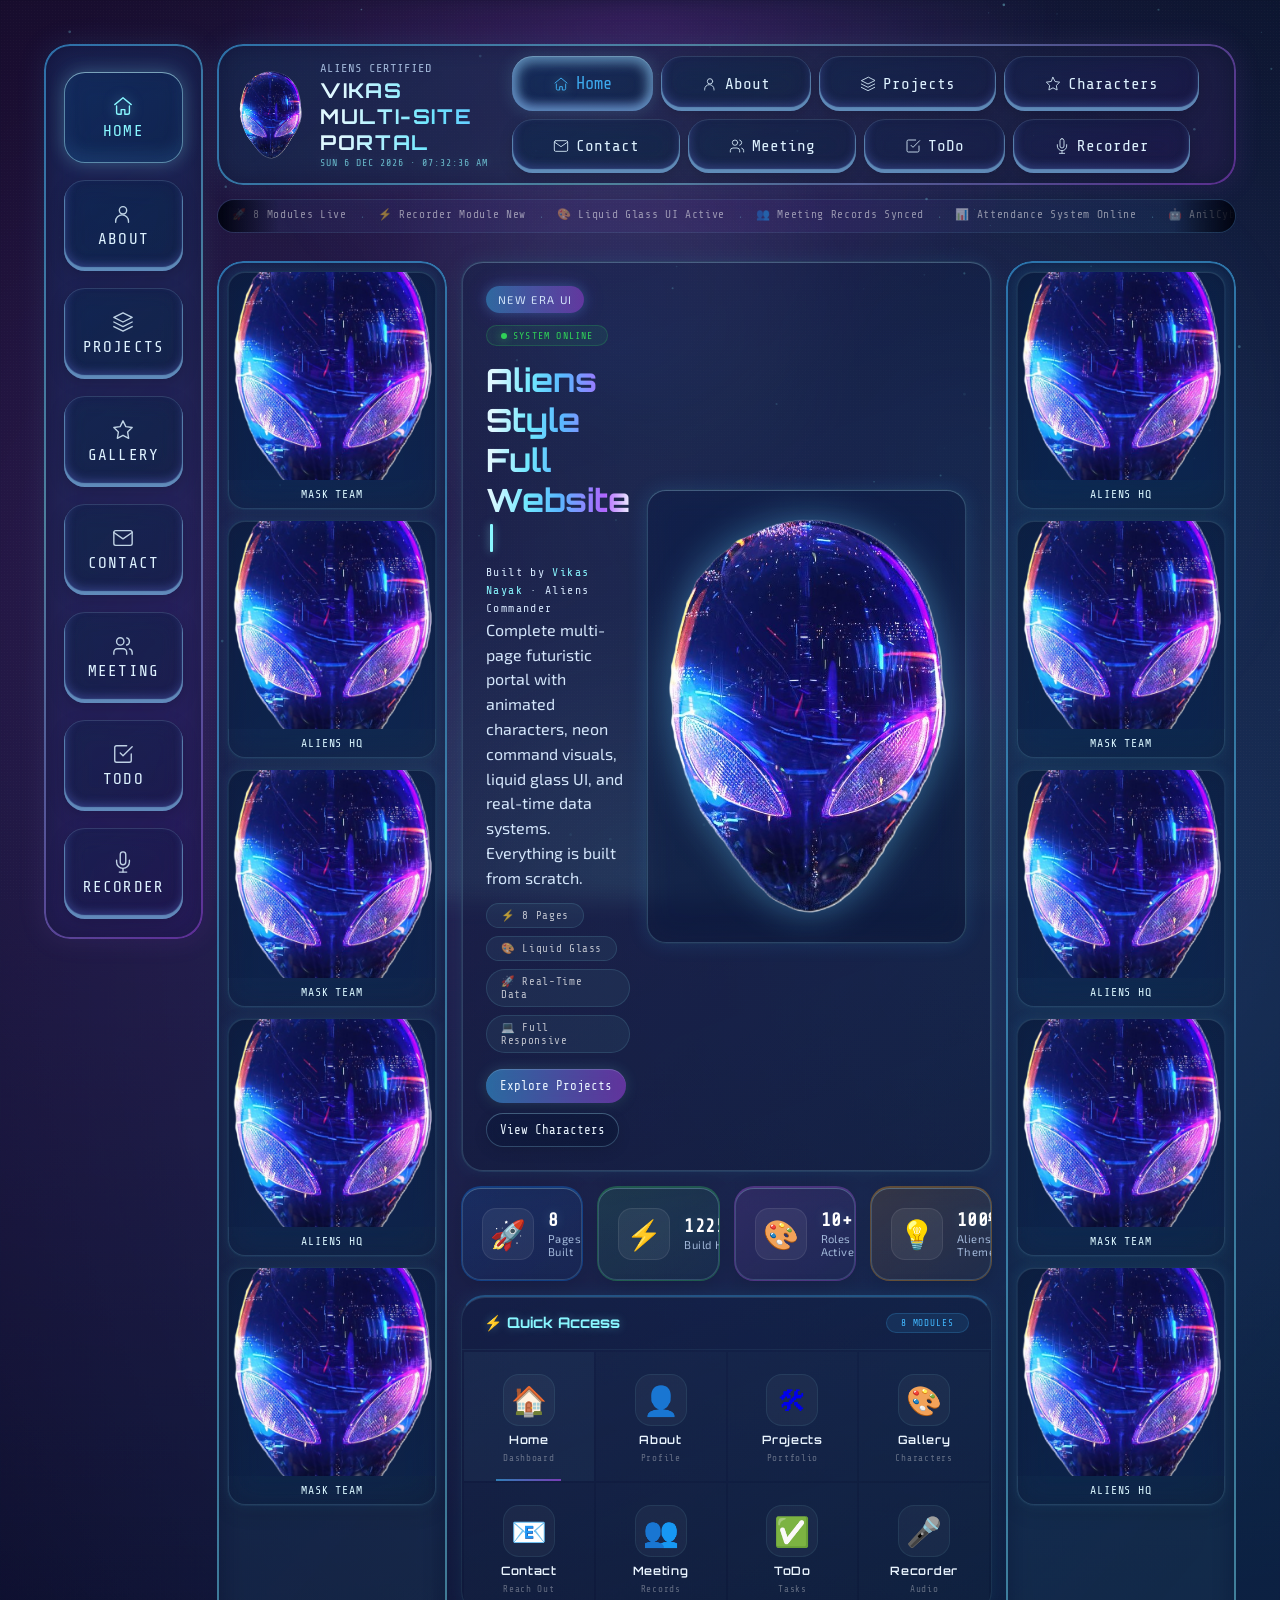
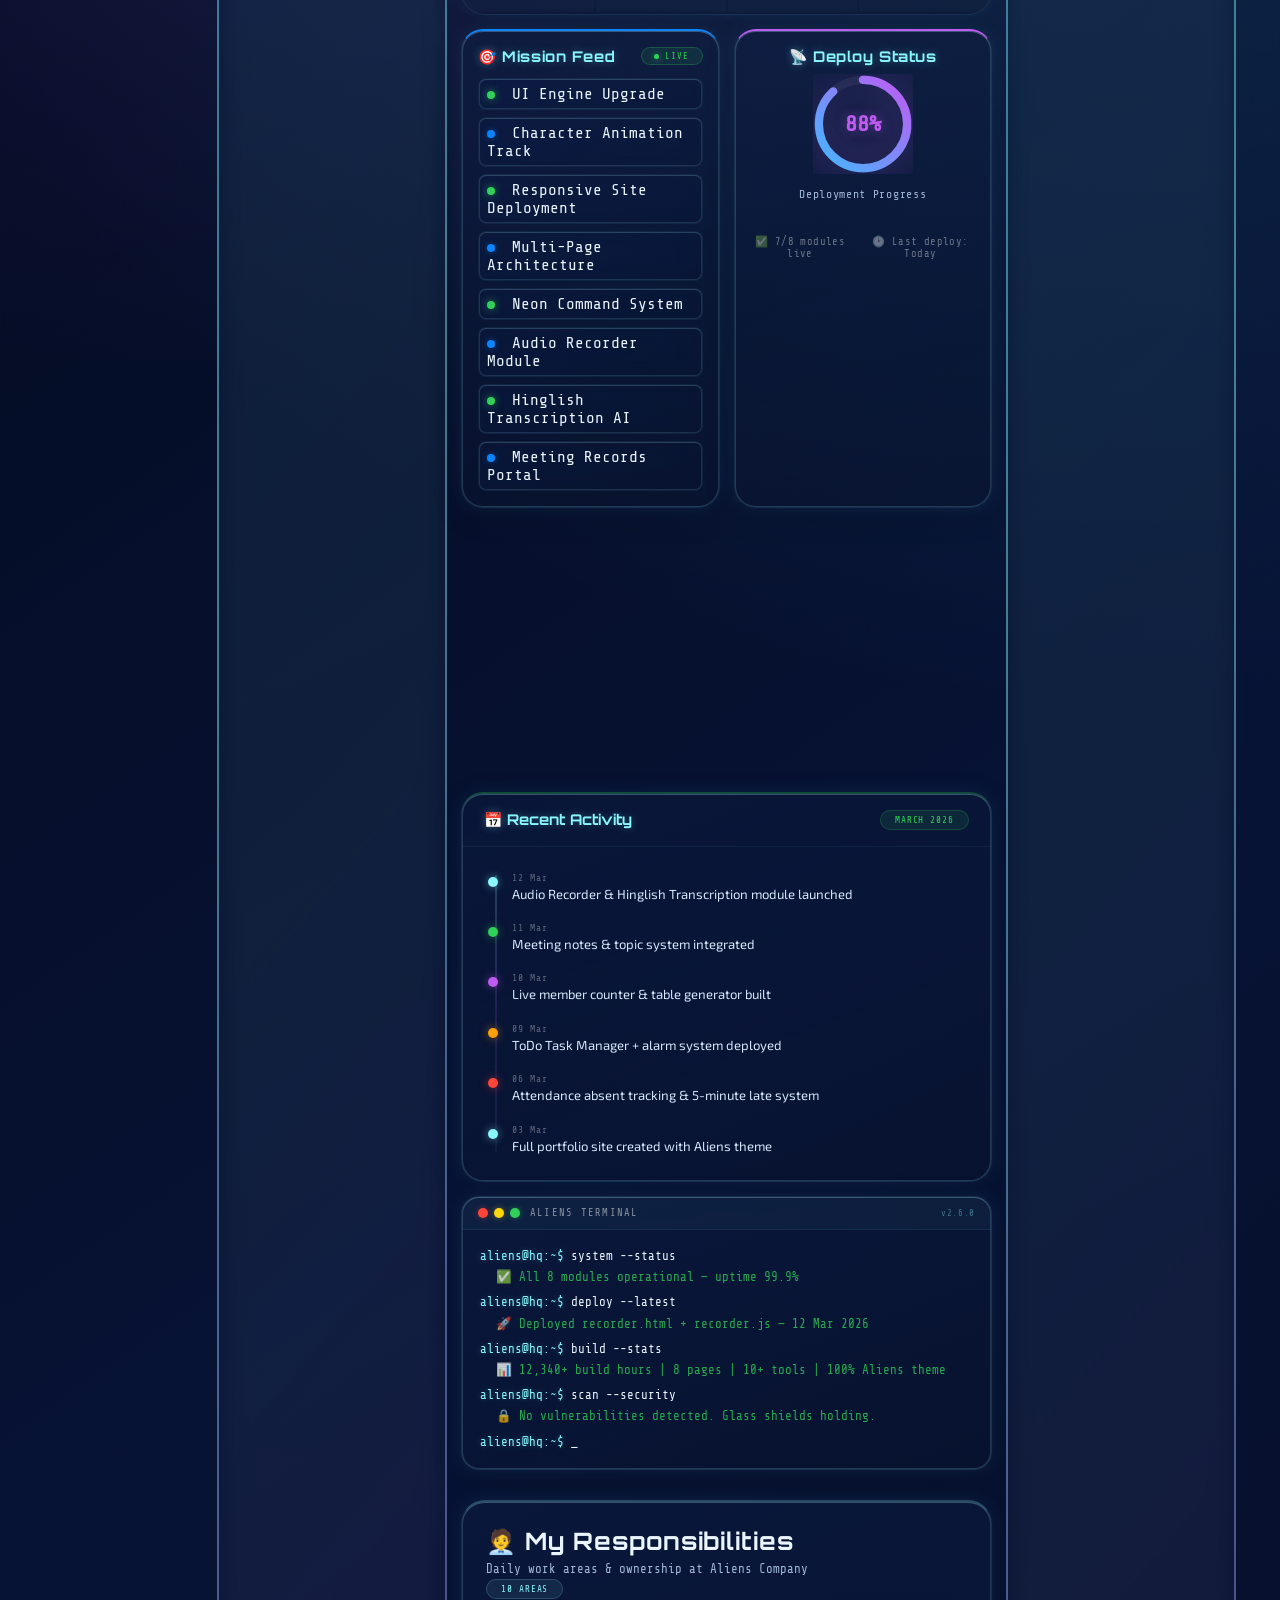
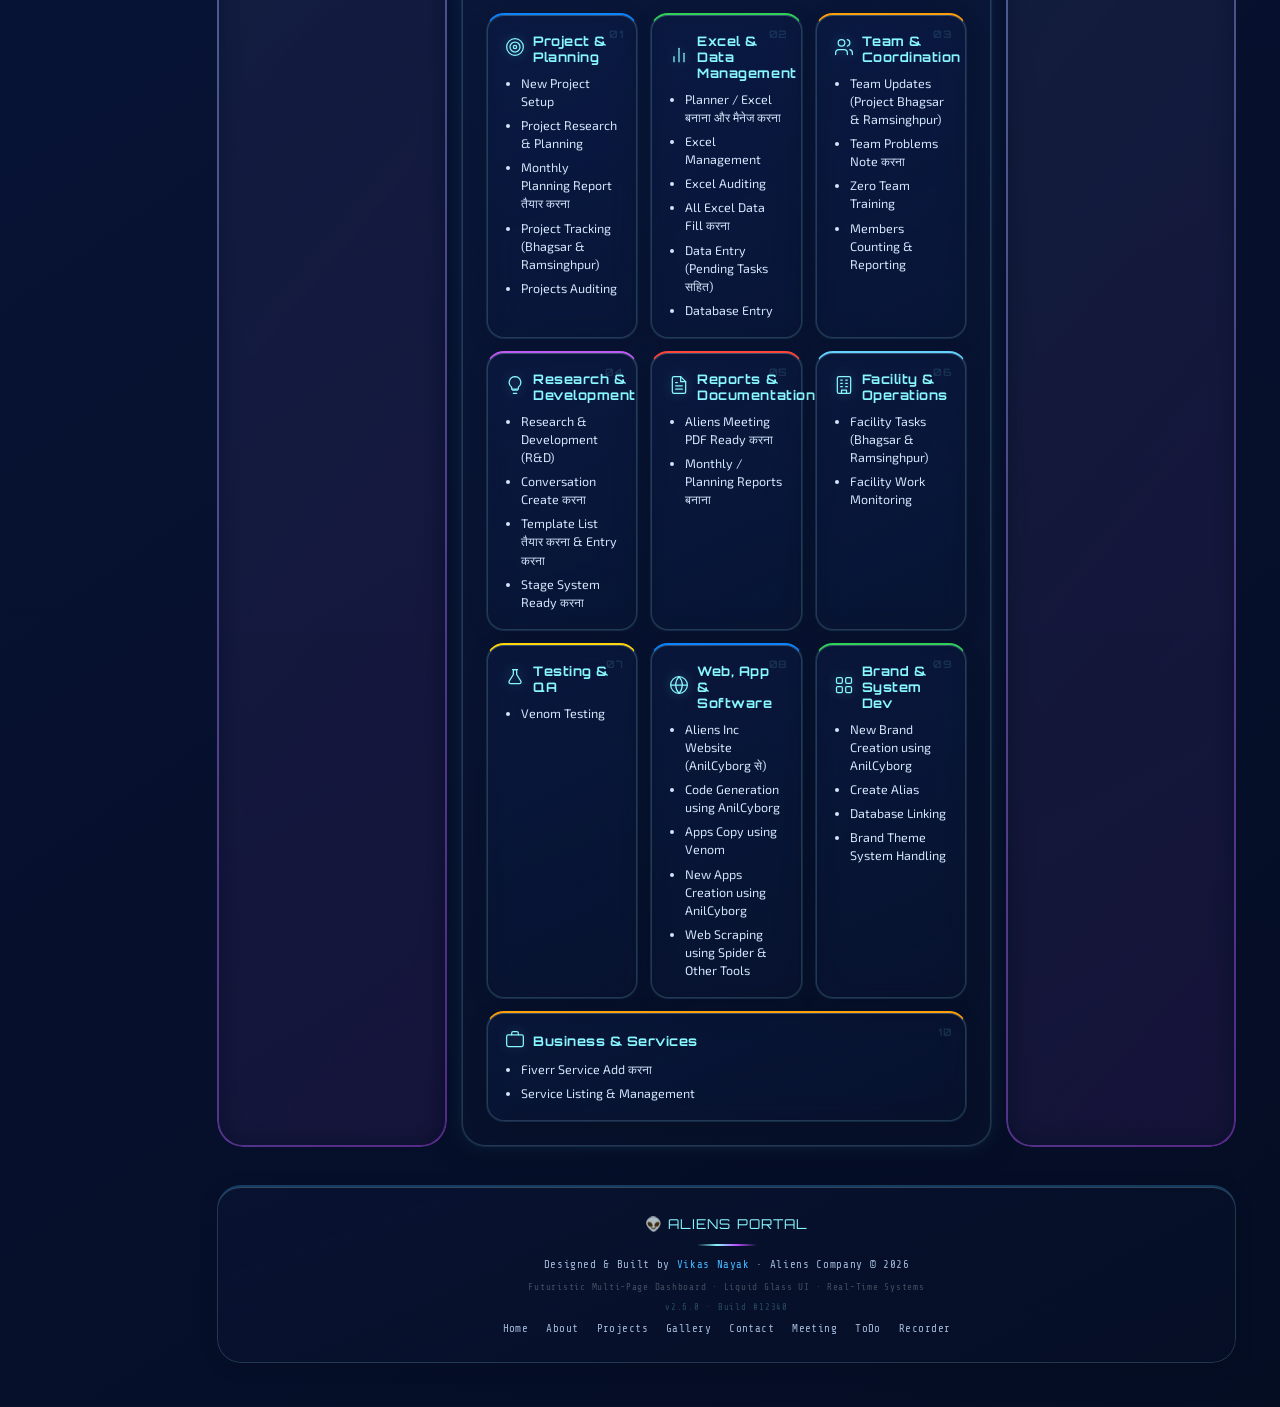
==== commit 58bbe2f7: "Add GitHub Pages deployment workflow + latest portfolio updates" ====
--- a/My-Project/Portfolio/index.html
+++ b/My-Project/Portfolio/index.html
@@ -10,6 +10,7 @@
   <link rel="stylesheet" href="styles.css" />
 </head>
 <body>
+  <canvas id="starfield" class="starfield-canvas" aria-hidden="true"></canvas>
   <div class="ambient"></div>
   <div class="noise" aria-hidden="true"></div>
 
@@ -21,6 +22,7 @@
     <a href="contact.html">Contact</a>
     <a href="aliens-meeting.html">Meeting</a>
     <a href="todo.html">ToDo</a>
+    <a href="recorder.html">Recorder</a>
   </aside>
 
   <div class="site-wrap">
@@ -29,7 +31,8 @@
         <img class="brand-logo" src="assets/characters/aliens-badge.png" alt="Aliens Certified badge" />
         <div>
           <p class="mono">ALIENS CERTIFIED</p>
-          <h1>VIKAS MULTI-SITE PORTAL</h1>
+          <h1 class="brand-title-gradient">VIKAS MULTI-SITE PORTAL</h1>
+          <div class="header-clock mono" id="headerClock"></div>
         </div>
       </div>
       <nav class="main-nav mono">
@@ -40,8 +43,46 @@
         <a href="contact.html">Contact</a>
         <a href="aliens-meeting.html">Meeting</a>
         <a href="todo.html">ToDo</a>
+        <a href="recorder.html">Recorder</a>
       </nav>
     </header>
+
+    <!-- ══════════ NEWS TICKER ══════════ -->
+    <div class="ticker-bar">
+      <div class="ticker-track">
+        <span class="ticker-item">&#128640; 8 Modules Live</span>
+        <span class="ticker-sep">·</span>
+        <span class="ticker-item">&#9889; Recorder Module New</span>
+        <span class="ticker-sep">·</span>
+        <span class="ticker-item">&#127912; Liquid Glass UI Active</span>
+        <span class="ticker-sep">·</span>
+        <span class="ticker-item">&#128101; Meeting Records Synced</span>
+        <span class="ticker-sep">·</span>
+        <span class="ticker-item">&#128202; Attendance System Online</span>
+        <span class="ticker-sep">·</span>
+        <span class="ticker-item">&#129302; AnilCyborg Connected</span>
+        <span class="ticker-sep">·</span>
+        <span class="ticker-item">&#128039; Venom Testing Active</span>
+        <span class="ticker-sep">·</span>
+        <span class="ticker-item">&#128187; All Systems Operational</span>
+        <span class="ticker-sep">·</span>
+        <span class="ticker-item">&#128640; 8 Modules Live</span>
+        <span class="ticker-sep">·</span>
+        <span class="ticker-item">&#9889; Recorder Module New</span>
+        <span class="ticker-sep">·</span>
+        <span class="ticker-item">&#127912; Liquid Glass UI Active</span>
+        <span class="ticker-sep">·</span>
+        <span class="ticker-item">&#128101; Meeting Records Synced</span>
+        <span class="ticker-sep">·</span>
+        <span class="ticker-item">&#128202; Attendance System Online</span>
+        <span class="ticker-sep">·</span>
+        <span class="ticker-item">&#129302; AnilCyborg Connected</span>
+        <span class="ticker-sep">·</span>
+        <span class="ticker-item">&#128039; Venom Testing Active</span>
+        <span class="ticker-sep">·</span>
+        <span class="ticker-item">&#128187; All Systems Operational</span>
+      </div>
+    </div>
 
     <main class="layout">
       <aside class="char-rail glow-frame" data-rail>
@@ -55,13 +96,24 @@
       </aside>
 
       <section class="content">
+
+        <!-- ══════════ HERO ══════════ -->
         <section class="hero glow-tile" data-float>
           <div class="hero-split">
             <div>
-              <p class="chip">NEW ERA UI</p>
+              <div class="hero-top-row">
+                <p class="chip">NEW ERA UI</p>
+                <span class="hero-status-badge"><span class="hero-status-dot"></span> SYSTEM ONLINE</span>
+              </div>
               <h2>Aliens Style Full Website</h2>
               <p class="hero-tagline">Built by <span>Vikas Nayak</span> · Aliens Commander</p>
-              <p>Single page se upgrade karke ab complete multi-page site ready hai with animated side characters, futuristic cards, and neon command visuals.</p>
+              <p>Complete multi-page futuristic portal with animated characters, neon command visuals, liquid glass UI, and real-time data systems. Everything is built from scratch.</p>
+              <div class="hero-features-row">
+                <span class="hero-feat">&#9889; 8 Pages</span>
+                <span class="hero-feat">&#127912; Liquid Glass</span>
+                <span class="hero-feat">&#128640; Real-Time Data</span>
+                <span class="hero-feat">&#128187; Full Responsive</span>
+              </div>
               <div class="hero-cta">
                 <a href="projects.html" class="btn">Explore Projects</a>
                 <a href="gallery.html" class="btn ghost">View Characters</a>
@@ -78,43 +130,99 @@
           <article class="home-stat-card hsc-blue">
             <div class="hsc-icon">&#128640;</div>
             <div class="hsc-info">
-              <span class="hsc-num mono">7</span>
+              <span class="hsc-num mono" data-count="8">0</span>
               <span class="hsc-label">Pages Built</span>
             </div>
           </article>
           <article class="home-stat-card hsc-green">
             <div class="hsc-icon">&#9889;</div>
             <div class="hsc-info">
-              <span class="hsc-num mono">12340h</span>
+              <span class="hsc-num mono" data-count="12340" data-suffix="h">0</span>
               <span class="hsc-label">Build Hours</span>
             </div>
           </article>
           <article class="home-stat-card hsc-purple">
             <div class="hsc-icon">&#127912;</div>
             <div class="hsc-info">
-              <span class="hsc-num mono">10+</span>
+              <span class="hsc-num mono" data-count="10" data-prefix="" data-suffix="+">0</span>
               <span class="hsc-label">Roles Active</span>
             </div>
           </article>
           <article class="home-stat-card hsc-orange">
             <div class="hsc-icon">&#128161;</div>
             <div class="hsc-info">
-              <span class="hsc-num mono">100%</span>
+              <span class="hsc-num mono" data-count="100" data-suffix="%">0</span>
               <span class="hsc-label">Aliens Theme</span>
             </div>
           </article>
+        </section>
+
+        <!-- ══════════ QUICK ACCESS GRID ══════════ -->
+        <section class="qa-section reveal">
+          <header class="qa-header">
+            <h3>&#9889; Quick Access</h3>
+            <span class="qa-badge mono">8 MODULES</span>
+          </header>
+          <div class="qa-grid">
+            <a href="index.html" class="qa-card qa-active">
+              <div class="qa-icon">&#127968;</div>
+              <span class="qa-name">Home</span>
+              <span class="qa-desc">Dashboard</span>
+            </a>
+            <a href="about.html" class="qa-card">
+              <div class="qa-icon">&#128100;</div>
+              <span class="qa-name">About</span>
+              <span class="qa-desc">Profile</span>
+            </a>
+            <a href="projects.html" class="qa-card">
+              <div class="qa-icon">&#128736;</div>
+              <span class="qa-name">Projects</span>
+              <span class="qa-desc">Portfolio</span>
+            </a>
+            <a href="gallery.html" class="qa-card">
+              <div class="qa-icon">&#127912;</div>
+              <span class="qa-name">Gallery</span>
+              <span class="qa-desc">Characters</span>
+            </a>
+            <a href="contact.html" class="qa-card">
+              <div class="qa-icon">&#128231;</div>
+              <span class="qa-name">Contact</span>
+              <span class="qa-desc">Reach Out</span>
+            </a>
+            <a href="aliens-meeting.html" class="qa-card">
+              <div class="qa-icon">&#128101;</div>
+              <span class="qa-name">Meeting</span>
+              <span class="qa-desc">Records</span>
+            </a>
+            <a href="todo.html" class="qa-card">
+              <div class="qa-icon">&#9989;</div>
+              <span class="qa-name">ToDo</span>
+              <span class="qa-desc">Tasks</span>
+            </a>
+            <a href="recorder.html" class="qa-card">
+              <div class="qa-icon">&#127908;</div>
+              <span class="qa-name">Recorder</span>
+              <span class="qa-desc">Audio</span>
+            </a>
+          </div>
         </section>
 
         <!-- ══════════ MISSION FEED ══════════ -->
         <section class="home-grid reveal">
           <article class="glow-tile panel home-mission">
-            <h3>&#127919; Mission Feed</h3>
+            <div class="hm-header">
+              <h3>&#127919; Mission Feed</h3>
+              <span class="hm-live-badge mono"><span class="hm-live-dot"></span> LIVE</span>
+            </div>
             <ul class="mono clean-list">
               <li><span class="mission-dot mission-dot-live"></span> UI Engine Upgrade</li>
               <li><span class="mission-dot mission-dot-done"></span> Character Animation Track</li>
               <li><span class="mission-dot mission-dot-live"></span> Responsive Site Deployment</li>
               <li><span class="mission-dot mission-dot-done"></span> Multi-Page Architecture</li>
               <li><span class="mission-dot mission-dot-live"></span> Neon Command System</li>
+              <li><span class="mission-dot mission-dot-done"></span> Audio Recorder Module</li>
+              <li><span class="mission-dot mission-dot-live"></span> Hinglish Transcription AI</li>
+              <li><span class="mission-dot mission-dot-done"></span> Meeting Records Portal</li>
             </ul>
           </article>
           <article class="glow-tile panel home-deploy">
@@ -130,17 +238,120 @@
                 <circle cx="18" cy="18" r="15.9" class="deploy-ring-bg"/>
                 <circle cx="18" cy="18" r="15.9" class="deploy-ring-fill"/>
               </svg>
-              <span class="deploy-ring-pct mono">86%</span>
+              <span class="deploy-ring-pct mono">88%</span>
             </div>
             <p class="mono deploy-label">Deployment Progress</p>
-            <div class="progress-wrap"><div class="progress-line" style="width:86%;"></div></div>
-          </article>
+            <div class="progress-wrap"><div class="progress-line" style="width:88%;"></div></div>
+            <div class="deploy-stats-row mono">
+              <span>&#9989; 7/8 modules live</span>
+              <span>&#128337; Last deploy: Today</span>
+            </div>
+          </article>
+        </section>
+
+        <!-- ══════════ TECH STACK ══════════ -->
+        <section class="tech-section glow-tile reveal">
+          <header class="tech-header">
+            <h3>&#128295; Tech Stack &amp; Tools</h3>
+            <span class="tech-count mono">12 TOOLS</span>
+          </header>
+          <div class="tech-grid">
+            <div class="tech-item"><span class="tech-logo">&#128421;</span><span class="tech-name">HTML5</span></div>
+            <div class="tech-item"><span class="tech-logo">&#127912;</span><span class="tech-name">CSS3</span></div>
+            <div class="tech-item"><span class="tech-logo">&#9889;</span><span class="tech-name">JavaScript</span></div>
+            <div class="tech-item"><span class="tech-logo">&#128640;</span><span class="tech-name">Web APIs</span></div>
+            <div class="tech-item"><span class="tech-logo">&#127899;</span><span class="tech-name">IndexedDB</span></div>
+            <div class="tech-item"><span class="tech-logo">&#127908;</span><span class="tech-name">Speech API</span></div>
+            <div class="tech-item"><span class="tech-logo">&#128187;</span><span class="tech-name">VS Code</span></div>
+            <div class="tech-item"><span class="tech-logo">&#128025;</span><span class="tech-name">GitHub Copilot</span></div>
+            <div class="tech-item"><span class="tech-logo">&#128202;</span><span class="tech-name">Excel</span></div>
+            <div class="tech-item"><span class="tech-logo">&#127760;</span><span class="tech-name">Web Scraping</span></div>
+            <div class="tech-item"><span class="tech-logo">&#129302;</span><span class="tech-name">AnilCyborg</span></div>
+            <div class="tech-item"><span class="tech-logo">&#128039;</span><span class="tech-name">Venom</span></div>
+          </div>
+        </section>
+
+        <!-- ══════════ ACTIVITY TIMELINE ══════════ -->
+        <section class="timeline-section glow-tile reveal">
+          <header class="timeline-header">
+            <h3>&#128197; Recent Activity</h3>
+            <span class="timeline-badge mono">MARCH 2026</span>
+          </header>
+          <div class="timeline-track">
+            <div class="tl-item">
+              <div class="tl-dot tl-dot-cyan"></div>
+              <div class="tl-content">
+                <span class="tl-date mono">12 Mar</span>
+                <span class="tl-text">Audio Recorder &amp; Hinglish Transcription module launched</span>
+              </div>
+            </div>
+            <div class="tl-item">
+              <div class="tl-dot tl-dot-green"></div>
+              <div class="tl-content">
+                <span class="tl-date mono">11 Mar</span>
+                <span class="tl-text">Meeting notes &amp; topic system integrated</span>
+              </div>
+            </div>
+            <div class="tl-item">
+              <div class="tl-dot tl-dot-purple"></div>
+              <div class="tl-content">
+                <span class="tl-date mono">10 Mar</span>
+                <span class="tl-text">Live member counter &amp; table generator built</span>
+              </div>
+            </div>
+            <div class="tl-item">
+              <div class="tl-dot tl-dot-orange"></div>
+              <div class="tl-content">
+                <span class="tl-date mono">09 Mar</span>
+                <span class="tl-text">ToDo Task Manager + alarm system deployed</span>
+              </div>
+            </div>
+            <div class="tl-item">
+              <div class="tl-dot tl-dot-red"></div>
+              <div class="tl-content">
+                <span class="tl-date mono">06 Mar</span>
+                <span class="tl-text">Attendance absent tracking &amp; 5-minute late system</span>
+              </div>
+            </div>
+            <div class="tl-item">
+              <div class="tl-dot tl-dot-cyan"></div>
+              <div class="tl-content">
+                <span class="tl-date mono">03 Mar</span>
+                <span class="tl-text">Full portfolio site created with Aliens theme</span>
+              </div>
+            </div>
+          </div>
+        </section>
+
+        <!-- ══════════ COMMAND LOG ══════════ -->
+        <section class="cmd-section glow-tile reveal">
+          <header class="cmd-header">
+            <div class="cmd-dots">
+              <span class="cmd-dot cmd-dot-r"></span>
+              <span class="cmd-dot cmd-dot-y"></span>
+              <span class="cmd-dot cmd-dot-g"></span>
+            </div>
+            <span class="cmd-title mono">ALIENS TERMINAL</span>
+            <span class="cmd-ver mono">v2.6.0</span>
+          </header>
+          <div class="cmd-body mono" id="cmdBody">
+            <div class="cmd-line"><span class="cmd-prompt">aliens@hq:~$</span> <span class="cmd-text">system --status</span></div>
+            <div class="cmd-output">&#9989; All 8 modules operational — uptime 99.9%</div>
+            <div class="cmd-line"><span class="cmd-prompt">aliens@hq:~$</span> <span class="cmd-text">deploy --latest</span></div>
+            <div class="cmd-output">&#128640; Deployed recorder.html + recorder.js — 12 Mar 2026</div>
+            <div class="cmd-line"><span class="cmd-prompt">aliens@hq:~$</span> <span class="cmd-text">build --stats</span></div>
+            <div class="cmd-output">&#128202; 12,340+ build hours | 8 pages | 10+ tools | 100% Aliens theme</div>
+            <div class="cmd-line"><span class="cmd-prompt">aliens@hq:~$</span> <span class="cmd-text">scan --security</span></div>
+            <div class="cmd-output">&#128274; No vulnerabilities detected. Glass shields holding.</div>
+            <div class="cmd-line"><span class="cmd-prompt">aliens@hq:~$</span> <span class="cmd-text cmd-blink">_</span></div>
+          </div>
         </section>
 
         <section class="resp-section glow-tile reveal">
           <header class="resp-header">
             <h2>🧑‍💼 My Responsibilities</h2>
             <p class="mono">Daily work areas &amp; ownership at Aliens Company</p>
+            <span class="resp-count-badge mono" id="respCountBadge">10 AREAS</span>
           </header>
           <div class="resp-grid">
 
@@ -255,9 +466,11 @@
     </main>
 
     <footer class="site-footer">
-      <div class="footer-brand">ALIENS PORTAL</div>
+      <div class="footer-brand">&#128125; ALIENS PORTAL</div>
       <div class="footer-divider"></div>
       <p class="footer-tagline">Designed &amp; Built by <span>Vikas Nayak</span> · Aliens Company &copy; 2026</p>
+      <p class="footer-sub mono">Futuristic Multi-Page Dashboard · Liquid Glass UI · Real-Time Systems</p>
+      <div class="footer-version mono">v2.6.0 · Build #12340</div>
       <div class="footer-links">
         <a href="index.html">Home</a>
         <a href="about.html">About</a>
@@ -266,9 +479,12 @@
         <a href="contact.html">Contact</a>
         <a href="aliens-meeting.html">Meeting</a>
         <a href="todo.html">ToDo</a>
+        <a href="recorder.html">Recorder</a>
       </div>
     </footer>
   </div>
+
+  <button class="scroll-top-btn" id="scrollTopBtn" aria-label="Scroll to top">&#9650;</button>
 
   <script src="script.js" defer></script>
   <script src="icons.js" defer></script>
--- a/My-Project/Portfolio/styles.css
+++ b/My-Project/Portfolio/styles.css
@@ -127,12 +127,11 @@
 .glow-frame {
   position: relative;
   isolation: isolate;
-  border-radius: 44px;
-  background: linear-gradient(155deg, rgba(10, 22, 56, 0.42), rgba(8, 15, 37, 0.34));
+  border-radius: 26px;
+  corner-shape: squircle;
+  background: linear-gradient(155deg, rgba(10, 22, 56, 0.48), rgba(8, 15, 37, 0.38));
   -webkit-backdrop-filter: blur(var(--glass-blur)) saturate(var(--glass-saturate));
   backdrop-filter: blur(var(--glass-blur)) saturate(var(--glass-saturate));
-  corner-shape: squircle;
-  border-radius: 88px;
   transition: background 320ms ease, box-shadow 320ms ease;
 }
 .glow-frame::before,
@@ -152,7 +151,7 @@
     -webkit-mask-composite: xor;
     mask-composite: exclude;
     corner-shape: squircle;
-    border-radius: 88px;
+    border-radius: inherit;
 }
 .glow-frame::after {
   inset: -2px;
@@ -299,14 +298,15 @@
 
 .char-card {
   margin: 0;
-  border-radius: 16px;
+  border-radius: 18px;
   corner-shape: squircle;
   overflow: hidden;
-  background: linear-gradient(160deg, rgba(14, 28, 64, 0.34), rgba(10, 20, 42, 0.28));
-  -webkit-backdrop-filter: blur(14px) saturate(1.4);
-  backdrop-filter: blur(14px) saturate(1.4);
-  box-shadow:
-    inset 0 1px 0 0 rgba(200, 240, 255, 0.08),
+  background: linear-gradient(160deg, rgba(14, 28, 64, 0.42), rgba(10, 20, 42, 0.34));
+  -webkit-backdrop-filter: blur(16px) saturate(1.5);
+  backdrop-filter: blur(16px) saturate(1.5);
+  border: 1px solid rgba(137, 247, 255, 0.08);
+  box-shadow:
+    inset 0 1px 0 0 rgba(200, 240, 255, 0.1),
     inset 0 0 0 1px rgba(150, 225, 255, 0.16),
     0 0 12px rgba(66, 184, 255, 0.1),
     0 6px 20px rgba(0, 0, 0, 0.14);
@@ -345,19 +345,23 @@
 }
 
 .hero {
-    padding: 20px;
-    border-radius: 32px;
+    padding: 24px;
+    border-radius: 24px;
+    corner-shape: squircle;
+    animation: heroEntrance 0.8s cubic-bezier(.16,1,.3,1) both;
     background:
-      radial-gradient(circle at 88% 16%, rgba(184, 77, 255, 0.18), transparent 42%),
-      radial-gradient(circle at 8% 78%, rgba(137, 247, 255, 0.12), transparent 40%),
-      linear-gradient(160deg, rgba(14, 30, 72, 0.36), rgba(10, 20, 44, 0.3));
-    -webkit-backdrop-filter: blur(20px) saturate(1.6);
-    backdrop-filter: blur(20px) saturate(1.6);
+      radial-gradient(circle at 88% 16%, rgba(184, 77, 255, 0.22), transparent 42%),
+      radial-gradient(circle at 8% 78%, rgba(137, 247, 255, 0.16), transparent 40%),
+      linear-gradient(160deg, rgba(14, 30, 72, 0.44), rgba(10, 20, 44, 0.36));
+    -webkit-backdrop-filter: blur(22px) saturate(1.7);
+    backdrop-filter: blur(22px) saturate(1.7);
+    border: 1px solid rgba(66, 184, 255, 0.18);
+    border-top: 2px solid rgba(137, 247, 255, 0.3);
     box-shadow:
-      inset 0 1px 0 0 rgba(200, 240, 255, 0.1),
+      inset 0 1px 0 0 rgba(200, 240, 255, 0.14),
       inset 0 0 0 1px var(--glass-border),
-      0 12px 40px rgba(0, 0, 0, 0.16);
-    corner-shape: squircle;
+      0 0 20px rgba(66, 184, 255, 0.12),
+      0 12px 40px rgba(0, 0, 0, 0.18);
 }
 .hero-split {
   display: grid;
@@ -368,16 +372,17 @@
 
 .hero-badge {
   margin: 0;
-  border-radius: 18px;
-  corner-shape: squircle;
-  padding: 10px;
-  background: linear-gradient(150deg, rgba(14, 28, 66, 0.3), rgba(10, 20, 44, 0.24));
-  -webkit-backdrop-filter: blur(14px) saturate(1.4);
-  backdrop-filter: blur(14px) saturate(1.4);
-  box-shadow:
-    inset 0 1px 0 0 rgba(200, 240, 255, 0.1),
+  border-radius: 20px;
+  corner-shape: squircle;
+  padding: 14px;
+  background: linear-gradient(150deg, rgba(14, 28, 66, 0.38), rgba(10, 20, 44, 0.3));
+  -webkit-backdrop-filter: blur(16px) saturate(1.5);
+  backdrop-filter: blur(16px) saturate(1.5);
+  border: 1px solid rgba(137, 247, 255, 0.1);
+  box-shadow:
+    inset 0 1px 0 0 rgba(200, 240, 255, 0.12),
     inset 0 0 0 1px rgba(156, 228, 255, 0.2),
-    0 0 16px rgba(66, 184, 255, 0.12);
+    0 0 20px rgba(66, 184, 255, 0.14);
 }
 
 .hero-badge img {
@@ -385,15 +390,23 @@
   display: block;
   object-fit: contain;
   filter: drop-shadow(0 0 18px rgba(100, 210, 255, 0.42));
+  animation: badgeFloat 4s ease-in-out infinite;
+}
+
+@keyframes badgeFloat {
+  0%, 100% { transform: translateY(0); filter: drop-shadow(0 0 18px rgba(100, 210, 255, 0.42)); }
+  50%      { transform: translateY(-8px); filter: drop-shadow(0 0 28px rgba(100, 210, 255, 0.55)); }
 }
 
 .glow-tile {
-  border-radius: 88px;
-  background: linear-gradient(160deg, rgba(14, 30, 68, 0.34), rgba(10, 20, 44, 0.28));
-  -webkit-backdrop-filter: blur(16px) saturate(1.5);
-  backdrop-filter: blur(16px) saturate(1.5);
-  box-shadow:
-    inset 0 1px 0 0 var(--glass-shine),
+  border-radius: 22px;
+  corner-shape: squircle;
+  background: linear-gradient(160deg, rgba(14, 30, 68, 0.42), rgba(10, 20, 44, 0.34));
+  -webkit-backdrop-filter: blur(18px) saturate(1.6);
+  backdrop-filter: blur(18px) saturate(1.6);
+  border: 1px solid rgba(137, 247, 255, 0.12);
+  box-shadow:
+    inset 0 1px 0 0 rgba(200, 240, 255, 0.12),
     inset 0 0 0 1px var(--glass-border),
     0 0 16px rgba(66, 184, 255, 0.1),
     0 8px 32px rgba(0, 0, 0, 0.14);
@@ -401,11 +414,12 @@
 }
 
 .glow-tile:hover {
-  box-shadow:
-    inset 0 1px 0 0 rgba(210, 248, 255, 0.14),
-    inset 0 0 0 1px rgba(170, 238, 255, 0.28),
-    0 0 20px rgba(66, 184, 255, 0.14),
-    0 12px 40px rgba(0, 0, 0, 0.18);
+  border-color: rgba(137, 247, 255, 0.22);
+  box-shadow:
+    inset 0 1px 0 0 rgba(210, 248, 255, 0.18),
+    inset 0 0 0 1px rgba(170, 238, 255, 0.3),
+    0 0 24px rgba(66, 184, 255, 0.18),
+    0 12px 40px rgba(0, 0, 0, 0.2);
 }
 
 .chip {
@@ -424,6 +438,11 @@
   50%      { box-shadow: 0 0 18px rgba(66, 184, 255, 0.4), 0 0 36px rgba(184, 77, 255, 0.25); }
 }
 
+@keyframes heroEntrance {
+  from { opacity: 0; transform: translateY(20px) scale(0.98); }
+  to   { opacity: 1; transform: translateY(0) scale(1); }
+}
+
 .hero h2 {
   margin: 14px 0 4px;
   font-family: "Orbitron", sans-serif;
@@ -443,6 +462,60 @@
   color: var(--muted);
 }
 .hero-tagline span {
+  color: var(--cyan);
+}
+
+/* ── Hero Top Row (chip + status badge) ── */
+.hero-top-row {
+  display: flex;
+  align-items: center;
+  gap: 12px;
+  flex-wrap: wrap;
+  margin-bottom: 4px;
+}
+
+.hero-status-badge {
+  display: inline-flex;
+  align-items: center;
+  gap: 6px;
+  font-family: "Share Tech Mono", monospace;
+  font-size: 0.62rem;
+  letter-spacing: 0.12em;
+  color: #30D158;
+  padding: 4px 14px;
+  border-radius: 999px;
+  background: rgba(48, 209, 88, 0.08);
+  border: 1px solid rgba(48, 209, 88, 0.22);
+}
+.hero-status-dot {
+  width: 6px; height: 6px;
+  border-radius: 50%;
+  background: #30D158;
+  box-shadow: 0 0 8px rgba(48, 209, 88, 0.6);
+  animation: pulseDot 1.5s ease-in-out infinite;
+}
+
+/* ── Hero Feature Pills ── */
+.hero-features-row {
+  display: flex;
+  flex-wrap: wrap;
+  gap: 8px;
+  margin-top: 12px;
+}
+.hero-feat {
+  font-family: "Share Tech Mono", monospace;
+  font-size: 0.68rem;
+  letter-spacing: 0.06em;
+  color: rgba(255, 255, 255, 0.7);
+  padding: 5px 14px;
+  border-radius: 999px;
+  background: rgba(137, 247, 255, 0.06);
+  border: 1px solid rgba(137, 247, 255, 0.12);
+  transition: background 0.2s, border-color 0.2s, color 0.2s;
+}
+.hero-feat:hover {
+  background: rgba(137, 247, 255, 0.12);
+  border-color: rgba(137, 247, 255, 0.28);
   color: var(--cyan);
 }
 
@@ -509,50 +582,51 @@
 .home-stats-strip {
   display: grid;
   grid-template-columns: repeat(4, 1fr);
-  gap: 12px;
+  gap: 14px;
 }
 
 .home-stat-card {
   display: flex;
   align-items: center;
-  gap: 12px;
-  padding: 16px 18px;
-  border-radius: 18px;
-  corner-shape: squircle;
-  background: linear-gradient(155deg, rgba(14, 28, 66, 0.34), rgba(10, 20, 44, 0.28));
-  -webkit-backdrop-filter: blur(14px) saturate(1.4);
-  backdrop-filter: blur(14px) saturate(1.4);
-  border-left: 3px solid transparent;
-  box-shadow:
-    inset 0 1px 0 0 rgba(200, 240, 255, 0.08),
+  gap: 14px;
+  padding: 20px 20px;
+  border-radius: 20px;
+  corner-shape: squircle;
+  position: relative;
+  overflow: hidden;
+  background: linear-gradient(155deg, rgba(14, 28, 66, 0.42), rgba(10, 20, 44, 0.34));
+  -webkit-backdrop-filter: blur(18px) saturate(1.6);
+  backdrop-filter: blur(18px) saturate(1.6);
+  border: 1px solid rgba(137, 247, 255, 0.1);
+  border-top: 2px solid transparent;
+  box-shadow:
+    inset 0 1px 0 0 rgba(200, 240, 255, 0.12),
     inset 0 0 0 1px var(--glass-border),
-    0 4px 16px rgba(0, 0, 0, 0.12);
-  transition: transform 260ms cubic-bezier(.22,.68,0,1.2), box-shadow 260ms ease;
-}
-.home-stat-card:hover {
-  transform: translateY(-3px) scale(1.02);
-}
-
-.hsc-blue  { border-left-color: #0A84FF; }
-.hsc-green { border-left-color: #30D158; }
-.hsc-purple { border-left-color: #BF5AF2; }
-.hsc-orange { border-left-color: #FF9F0A; }
-
-.hsc-blue:hover { box-shadow: inset 0 0 0 1px rgba(10, 132, 255, 0.35), 0 0 20px rgba(10, 132, 255, 0.15), 0 8px 24px rgba(0,0,0,0.16); }
-.hsc-green:hover { box-shadow: inset 0 0 0 1px rgba(48, 209, 88, 0.35), 0 0 20px rgba(48, 209, 88, 0.15), 0 8px 24px rgba(0,0,0,0.16); }
-.hsc-purple:hover { box-shadow: inset 0 0 0 1px rgba(191, 90, 242, 0.35), 0 0 20px rgba(191, 90, 242, 0.15), 0 8px 24px rgba(0,0,0,0.16); }
-.hsc-orange:hover { box-shadow: inset 0 0 0 1px rgba(255, 159, 10, 0.35), 0 0 20px rgba(255, 159, 10, 0.15), 0 8px 24px rgba(0,0,0,0.16); }
+    0 4px 20px rgba(0, 0, 0, 0.14);
+  transition: transform 260ms cubic-bezier(.22,.68,0,1.2), box-shadow 320ms ease;
+}
+
+.hsc-blue  { border-top-color: #0A84FF; background: linear-gradient(145deg, rgba(10, 132, 255, 0.12), rgba(10, 132, 255, 0.04)); border-color: rgba(10, 132, 255, 0.25); }
+.hsc-green { border-top-color: #30D158; background: linear-gradient(145deg, rgba(48, 209, 88, 0.12), rgba(48, 209, 88, 0.04)); border-color: rgba(48, 209, 88, 0.25); }
+.hsc-purple { border-top-color: #BF5AF2; background: linear-gradient(145deg, rgba(191, 90, 242, 0.12), rgba(191, 90, 242, 0.04)); border-color: rgba(191, 90, 242, 0.25); }
+.hsc-orange { border-top-color: #FF9F0A; background: linear-gradient(145deg, rgba(255, 159, 10, 0.12), rgba(255, 159, 10, 0.04)); border-color: rgba(255, 159, 10, 0.25); }
+
+.hsc-blue:hover { box-shadow: 0 0 24px rgba(10, 132, 255, 0.22), 0 8px 28px rgba(0,0,0,0.18), inset 0 1px 0 rgba(10, 132, 255, 0.2); border-color: rgba(10, 132, 255, 0.45); }
+.hsc-green:hover { box-shadow: 0 0 24px rgba(48, 209, 88, 0.22), 0 8px 28px rgba(0,0,0,0.18), inset 0 1px 0 rgba(48, 209, 88, 0.2); border-color: rgba(48, 209, 88, 0.45); }
+.hsc-purple:hover { box-shadow: 0 0 24px rgba(191, 90, 242, 0.22), 0 8px 28px rgba(0,0,0,0.18), inset 0 1px 0 rgba(191, 90, 242, 0.2); border-color: rgba(191, 90, 242, 0.45); }
+.hsc-orange:hover { box-shadow: 0 0 24px rgba(255, 159, 10, 0.22), 0 8px 28px rgba(0,0,0,0.18), inset 0 1px 0 rgba(255, 159, 10, 0.2); border-color: rgba(255, 159, 10, 0.45); }
 
 .hsc-icon {
-  font-size: 1.6rem;
-  width: 46px;
-  height: 46px;
+  font-size: 1.8rem;
+  width: 52px;
+  height: 52px;
   display: flex;
   align-items: center;
   justify-content: center;
-  border-radius: 12px;
-  corner-shape: squircle;
-  background: rgba(255, 255, 255, 0.05);
+  border-radius: 14px;
+  corner-shape: squircle;
+  background: rgba(255, 255, 255, 0.06);
+  border: 1px solid rgba(255, 255, 255, 0.08);
   flex-shrink: 0;
 }
 
@@ -560,13 +634,6 @@
   display: flex;
   flex-direction: column;
   gap: 2px;
-}
-
-.hsc-num {
-  font-size: 1.15rem;
-  font-weight: 700;
-  color: #fff;
-  letter-spacing: 0.03em;
 }
 
 .hsc-label {
@@ -576,12 +643,24 @@
 }
 
 /* ══════════ HOME PAGE — MISSION FEED ══════════ */
+.home-mission,
+.home-deploy {
+  border: 1px solid rgba(137, 247, 255, 0.1);
+}
+.home-mission {
+  border-top: 2px solid #0A84FF;
+}
+.home-deploy {
+  border-top: 2px solid #BF5AF2;
+}
 .home-mission h3,
 .home-deploy h3 {
-  margin: 0 0 8px;
+  margin: 0 0 10px;
   font-family: "Orbitron", sans-serif;
-  font-size: 0.9rem;
+  font-size: 0.92rem;
   letter-spacing: 0.04em;
+  color: var(--cyan);
+  text-shadow: 0 0 10px rgba(137, 247, 255, 0.3);
 }
 
 .mission-dot {
@@ -613,6 +692,18 @@
   flex-direction: column;
   align-items: center;
   text-align: center;
+  padding: 20px;
+}
+.home-mission {
+  padding: 20px;
+}
+.home-mission:hover {
+  box-shadow: 0 0 24px rgba(10, 132, 255, 0.2), 0 8px 28px rgba(0, 0, 0, 0.18);
+  transform: translateY(-2px);
+}
+.home-deploy:hover {
+  box-shadow: 0 0 24px rgba(191, 90, 242, 0.2), 0 8px 28px rgba(0, 0, 0, 0.18);
+  transform: translateY(-2px);
 }
 
 .deploy-ring-wrap {
@@ -640,9 +731,10 @@
   stroke-width: 3;
   stroke-linecap: round;
   stroke-dasharray: 100;
-  stroke-dashoffset: 14;
-  transition: stroke-dashoffset 1s cubic-bezier(.22,.68,0,1.2);
-  filter: drop-shadow(0 0 4px rgba(191, 90, 242, 0.5));
+  stroke-dashoffset: 12;
+  transition: stroke-dashoffset 1.2s cubic-bezier(.22,.68,0,1.2);
+  filter: drop-shadow(0 0 8px rgba(191, 90, 242, 0.7));
+  animation: deployRingSpin 4s linear infinite;
 }
 
 .deploy-ring-pct {
@@ -651,29 +743,645 @@
   display: flex;
   align-items: center;
   justify-content: center;
-  font-size: 1.3rem;
+  font-size: 1.4rem;
   font-weight: 700;
   color: #BF5AF2;
+  text-shadow: 0 0 12px rgba(191, 90, 242, 0.4);
 }
 
 .deploy-label {
-  margin: 4px 0 8px;
+  margin: 6px 0 10px;
   font-size: 0.72rem;
   color: var(--muted);
+  letter-spacing: 0.06em;
+}
+
+@keyframes deployRingSpin {
+  0%   { filter: drop-shadow(0 0 8px rgba(66, 184, 255, 0.7)); }
+  50%  { filter: drop-shadow(0 0 12px rgba(191, 90, 242, 0.8)); }
+  100% { filter: drop-shadow(0 0 8px rgba(66, 184, 255, 0.7)); }
 }
 
 .home-grid {
   display: grid;
   gap: 14px;
   grid-template-columns: repeat(2, minmax(0, 1fr));
+}
+
+.home-grid .panel {
+  border-radius: 22px;
+}
+
+/* ══════════ QUICK ACCESS GRID ══════════ */
+.qa-section {
+  border-radius: 24px;
+  corner-shape: squircle;
+  overflow: hidden;
+  background: linear-gradient(160deg, rgba(14, 30, 68, 0.42), rgba(10, 20, 44, 0.34));
+  -webkit-backdrop-filter: blur(18px) saturate(1.6);
+  backdrop-filter: blur(18px) saturate(1.6);
+  border: 1px solid rgba(137, 247, 255, 0.1);
+  border-top: 2px solid rgba(66, 184, 255, 0.35);
+  box-shadow:
+    inset 0 1px 0 0 rgba(200, 240, 255, 0.12),
+    0 0 16px rgba(66, 184, 255, 0.1),
+    0 8px 32px rgba(0, 0, 0, 0.14);
+}
+.qa-header {
+  display: flex;
+  align-items: center;
+  justify-content: space-between;
+  padding: 16px 22px;
+  border-bottom: 1px solid rgba(137, 247, 255, 0.06);
+}
+.qa-header h3 {
+  margin: 0;
+  font-family: "Orbitron", sans-serif;
+  font-size: 0.92rem;
+  color: var(--cyan);
+  text-shadow: 0 0 10px rgba(137, 247, 255, 0.3);
+}
+.qa-badge {
+  font-size: 0.58rem;
+  letter-spacing: 0.1em;
+  padding: 4px 14px;
+  border-radius: 999px;
+  background: rgba(66, 184, 255, 0.1);
+  color: var(--electric);
+  border: 1px solid rgba(66, 184, 255, 0.2);
+}
+.qa-grid {
+  display: grid;
+  grid-template-columns: repeat(4, 1fr);
+  gap: 2px;
+  padding: 2px;
+}
+.qa-card {
+  text-decoration: none;
+  display: flex;
+  flex-direction: column;
+  align-items: center;
+  gap: 6px;
+  padding: 22px 12px 18px;
+  position: relative;
+  overflow: hidden;
+  background: rgba(137, 247, 255, 0.02);
+  border-radius: 0;
+  transition: background 0.3s, transform 0.25s;
+}
+.qa-card:hover {
+  background: rgba(137, 247, 255, 0.06);
+  transform: scale(1.02);
+  z-index: 1;
+}
+.qa-card::after {
+  content: "";
+  position: absolute;
+  bottom: 0; left: 50%;
+  width: 0; height: 2px;
+  background: linear-gradient(90deg, var(--electric), var(--magenta));
+  transition: width 0.3s, left 0.3s;
+}
+.qa-card:hover::after {
+  width: 70%; left: 15%;
+}
+.qa-active {
+  background: rgba(137, 247, 255, 0.05);
+}
+.qa-active::after {
+  width: 50%; left: 25%;
+  opacity: 0.6;
+}
+.qa-icon {
+  font-size: 1.8rem;
+  width: 52px; height: 52px;
+  display: flex; align-items: center; justify-content: center;
+  border-radius: 16px;
+  corner-shape: squircle;
+  background: rgba(255, 255, 255, 0.04);
+  border: 1px solid rgba(137, 247, 255, 0.08);
+  transition: background 0.3s, border-color 0.3s, box-shadow 0.3s;
+}
+.qa-card:hover .qa-icon {
+  background: rgba(137, 247, 255, 0.08);
+  border-color: rgba(137, 247, 255, 0.2);
+  box-shadow: 0 0 16px rgba(137, 247, 255, 0.12);
+}
+.qa-name {
+  font-family: "Orbitron", sans-serif;
+  font-size: 0.72rem;
+  font-weight: 600;
+  color: #eaf5ff;
+  letter-spacing: 0.06em;
+}
+.qa-desc {
+  font-family: "Share Tech Mono", monospace;
+  font-size: 0.58rem;
+  color: rgba(255, 255, 255, 0.35);
+  letter-spacing: 0.08em;
+}
+
+/* ══════════ MISSION FEED — LIVE BADGE ══════════ */
+.hm-header {
+  display: flex;
+  align-items: center;
+  justify-content: space-between;
+  margin-bottom: 10px;
+}
+.hm-header h3 {
+  margin: 0;
+  font-family: "Orbitron", sans-serif;
+  font-size: 0.92rem;
+  letter-spacing: 0.04em;
+  color: var(--cyan);
+  text-shadow: 0 0 10px rgba(137, 247, 255, 0.3);
+}
+.hm-live-badge {
+  display: inline-flex;
+  align-items: center;
+  gap: 6px;
+  font-size: 0.55rem;
+  letter-spacing: 0.12em;
+  padding: 3px 12px;
+  border-radius: 999px;
+  background: rgba(48, 209, 88, 0.1);
+  color: #30D158;
+  border: 1px solid rgba(48, 209, 88, 0.25);
+}
+.hm-live-dot {
+  width: 5px; height: 5px;
+  border-radius: 50%;
+  background: #30D158;
+  box-shadow: 0 0 6px rgba(48, 209, 88, 0.6);
+  animation: pulseDot 1.2s ease-in-out infinite;
+}
+
+/* ── Deploy Stats Row ── */
+.deploy-stats-row {
+  display: flex;
+  gap: 16px;
+  font-size: 0.65rem;
+  color: rgba(255, 255, 255, 0.4);
+  letter-spacing: 0.04em;
+  margin-top: 8px;
+}
+
+/* ── HSC stat number glow ── */
+.hsc-num {
+  font-size: 1.15rem;
+  font-weight: 700;
+  color: #fff;
+  letter-spacing: 0.03em;
+  text-shadow: 0 0 12px rgba(137, 247, 255, 0.2);
+}
+
+/* ── Mission list items hover ── */
+.home-mission .clean-list li {
+  padding: 6px 8px;
+  border-radius: 8px;
+  transition: background 0.2s;
+}
+.home-mission .clean-list li:hover {
+  background: rgba(137, 247, 255, 0.04);
+}
+
+/* ══════════ HEADER LIVE CLOCK ══════════ */
+.header-clock {
+  font-size: 0.62rem;
+  color: var(--cyan);
+  letter-spacing: 0.1em;
+  margin-top: 2px;
+  opacity: 0.7;
+  text-shadow: 0 0 8px rgba(137, 247, 255, 0.3);
+}
+
+/* ══════════ HERO TYPING CURSOR ══════════ */
+.hero h2 .typing-cursor {
+  display: inline-block;
+  width: 3px;
+  height: 0.9em;
+  background: var(--cyan);
+  margin-left: 4px;
+  vertical-align: baseline;
+  animation: typeBlink 0.8s steps(2) infinite;
+  box-shadow: 0 0 8px rgba(137, 247, 255, 0.5);
+  border-radius: 1px;
+}
+@keyframes typeBlink {
+  0%, 100% { opacity: 1; }
+  50%      { opacity: 0; }
+}
+
+/* ══════════ TECH STACK SECTION ══════════ */
+.tech-section {
+  overflow: hidden;
+  border-top: 2px solid rgba(66, 184, 255, 0.3);
+}
+.tech-header {
+  display: flex;
+  align-items: center;
+  justify-content: space-between;
+  padding: 16px 22px;
+  border-bottom: 1px solid rgba(137, 247, 255, 0.06);
+}
+.tech-header h3 {
+  margin: 0;
+  font-family: "Orbitron", sans-serif;
+  font-size: 0.92rem;
+  color: var(--cyan);
+  text-shadow: 0 0 10px rgba(137, 247, 255, 0.3);
+}
+.tech-count {
+  font-size: 0.58rem;
+  letter-spacing: 0.1em;
+  padding: 4px 14px;
+  border-radius: 999px;
+  background: rgba(66, 184, 255, 0.1);
+  color: var(--electric);
+  border: 1px solid rgba(66, 184, 255, 0.2);
+}
+.tech-grid {
+  display: grid;
+  grid-template-columns: repeat(6, 1fr);
+  gap: 2px;
+  padding: 2px;
+}
+.tech-item {
+  display: flex;
+  flex-direction: column;
+  align-items: center;
+  gap: 6px;
+  padding: 18px 8px 14px;
+  transition: background 0.25s, transform 0.2s;
+  position: relative;
+}
+.tech-item:hover {
+  background: rgba(137, 247, 255, 0.05);
+  transform: scale(1.04);
+  z-index: 1;
+}
+.tech-logo {
+  font-size: 1.6rem;
+  width: 44px; height: 44px;
+  display: flex; align-items: center; justify-content: center;
+  border-radius: 14px;
+  corner-shape: squircle;
+  background: rgba(255, 255, 255, 0.04);
+  border: 1px solid rgba(137, 247, 255, 0.08);
+  transition: border-color 0.3s, box-shadow 0.3s, background 0.3s;
+}
+.tech-item:hover .tech-logo {
+  background: rgba(137, 247, 255, 0.08);
+  border-color: rgba(137, 247, 255, 0.22);
+  box-shadow: 0 0 14px rgba(137, 247, 255, 0.12);
+}
+.tech-name {
+  font-family: "Share Tech Mono", monospace;
+  font-size: 0.6rem;
+  letter-spacing: 0.06em;
+  color: rgba(255, 255, 255, 0.5);
+  text-align: center;
+}
+.tech-item:hover .tech-name {
+  color: var(--cyan);
+}
+
+/* ══════════ ACTIVITY TIMELINE ══════════ */
+.timeline-section {
+  overflow: hidden;
+  border-top: 2px solid rgba(48, 209, 88, 0.3);
+}
+.timeline-header {
+  display: flex;
+  align-items: center;
+  justify-content: space-between;
+  padding: 16px 22px;
+  border-bottom: 1px solid rgba(137, 247, 255, 0.06);
+}
+.timeline-header h3 {
+  margin: 0;
+  font-family: "Orbitron", sans-serif;
+  font-size: 0.92rem;
+  color: var(--cyan);
+  text-shadow: 0 0 10px rgba(137, 247, 255, 0.3);
+}
+.timeline-badge {
+  font-size: 0.58rem;
+  letter-spacing: 0.1em;
+  padding: 4px 14px;
+  border-radius: 999px;
+  background: rgba(48, 209, 88, 0.1);
+  color: #30D158;
+  border: 1px solid rgba(48, 209, 88, 0.2);
+}
+.timeline-track {
+  padding: 16px 22px;
+  display: flex;
+  flex-direction: column;
+  gap: 0;
+  position: relative;
+}
+.timeline-track::before {
+  content: "";
+  position: absolute;
+  left: 33px;
+  top: 28px;
+  bottom: 28px;
+  width: 2px;
+  background: linear-gradient(180deg, rgba(137, 247, 255, 0.2), rgba(184, 77, 255, 0.15), rgba(137, 247, 255, 0.05));
+  border-radius: 999px;
+}
+.tl-item {
+  display: flex;
+  align-items: flex-start;
+  gap: 14px;
+  padding: 10px 0;
+  position: relative;
+  transition: background 0.2s;
+  border-radius: 10px;
+  padding-left: 4px;
+}
+.tl-item:hover {
+  background: rgba(137, 247, 255, 0.025);
+}
+.tl-dot {
+  width: 10px; height: 10px;
+  border-radius: 50%;
+  flex-shrink: 0;
+  margin-top: 4px;
+  position: relative;
+  z-index: 1;
+}
+.tl-dot-cyan   { background: var(--cyan);  box-shadow: 0 0 8px rgba(137, 247, 255, 0.5); }
+.tl-dot-green  { background: #30D158;      box-shadow: 0 0 8px rgba(48, 209, 88, 0.5); }
+.tl-dot-purple { background: #BF5AF2;      box-shadow: 0 0 8px rgba(191, 90, 242, 0.5); }
+.tl-dot-orange { background: #FF9F0A;      box-shadow: 0 0 8px rgba(255, 159, 10, 0.5); }
+.tl-dot-red    { background: #FF453A;      box-shadow: 0 0 8px rgba(255, 69, 58, 0.5); }
+.tl-content {
+  display: flex;
+  flex-direction: column;
+  gap: 2px;
+}
+.tl-date {
+  font-size: 0.6rem;
+  letter-spacing: 0.1em;
+  color: rgba(255, 255, 255, 0.35);
+}
+.tl-text {
+  font-size: 0.82rem;
+  color: #d4e6fb;
+  line-height: 1.4;
+}
+
+/* ══════════ STAGGERED REVEAL ══════════ */
+.reveal:nth-child(2) { transition-delay: 0.08s; }
+.reveal:nth-child(3) { transition-delay: 0.16s; }
+.reveal:nth-child(4) { transition-delay: 0.24s; }
+.reveal:nth-child(5) { transition-delay: 0.32s; }
+.reveal:nth-child(6) { transition-delay: 0.4s; }
+
+/* ══════════ STARFIELD CANVAS ══════════ */
+.starfield-canvas {
+  position: fixed;
+  inset: 0;
+  z-index: 0;
+  pointer-events: none;
+  opacity: 0.5;
+}
+
+/* ══════════ SPA TRANSITION ══════════ */
+.site-wrap {
+  will-change: opacity, transform;
+}
+
+/* ══════════ NEWS TICKER ══════════ */
+.ticker-bar {
+  overflow: hidden;
+  border-radius: 18px;
+  corner-shape: squircle;
+  background: linear-gradient(90deg, rgba(66, 184, 255, 0.06), rgba(184, 77, 255, 0.06), rgba(66, 184, 255, 0.06));
+  border: 1px solid rgba(137, 247, 255, 0.08);
+  padding: 8px 0;
+  margin-bottom: 14px;
+  position: relative;
+}
+.ticker-bar::before,
+.ticker-bar::after {
+  content: "";
+  position: absolute;
+  top: 0; bottom: 0;
+  width: 60px;
+  z-index: 2;
+  pointer-events: none;
+}
+.ticker-bar::before {
+  left: 0;
+  background: linear-gradient(90deg, var(--bg-1), transparent);
+}
+.ticker-bar::after {
+  right: 0;
+  background: linear-gradient(270deg, var(--bg-1), transparent);
+}
+.ticker-track {
+  display: flex;
+  gap: 0;
+  white-space: nowrap;
+  animation: tickerScroll 40s linear infinite;
+  width: max-content;
+}
+.ticker-item {
+  font-family: "Share Tech Mono", monospace;
+  font-size: 0.7rem;
+  color: rgba(255, 255, 255, 0.5);
+  letter-spacing: 0.06em;
+  padding: 0 14px;
+  transition: color 0.3s;
+}
+.ticker-sep {
+  color: rgba(137, 247, 255, 0.25);
+  font-size: 0.8rem;
+}
+@keyframes tickerScroll {
+  from { transform: translateX(0); }
+  to   { transform: translateX(-50%); }
+}
+
+/* ══════════ BRAND TITLE GRADIENT ══════════ */
+.brand-title-gradient {
+  margin: 2px 0 0;
+  font-family: "Orbitron", sans-serif;
+  font-size: clamp(0.92rem, 2vw, 1.28rem);
+  letter-spacing: 0.08em;
+  background: linear-gradient(92deg, #dff8ff 6%, #70e8ff 30%, #5ab7ff 52%, #b065ff 82%, #f2f7ff 100%);
+  -webkit-background-clip: text;
+  background-clip: text;
+  color: transparent;
+  background-size: 200% 100%;
+  animation: titleShimmer 5s ease infinite;
+}
+@keyframes titleShimmer {
+  0%   { background-position: 0% 50%; }
+  50%  { background-position: 100% 50%; }
+  100% { background-position: 0% 50%; }
+}
+
+/* ══════════ COMMAND TERMINAL ══════════ */
+.cmd-section {
+  overflow: hidden;
+  border: 1px solid rgba(137, 247, 255, 0.12) !important;
+  border-radius: 18px;
+  padding: 0 !important;
+  transition: box-shadow 0.3s, transform 0.3s;
+}
+.cmd-section:hover {
+  box-shadow: 0 0 24px rgba(137, 247, 255, 0.2), 0 8px 28px rgba(0, 0, 0, 0.18);
+  transform: translateY(-2px);
+}
+.cmd-header {
+  display: flex;
+  align-items: center;
+  gap: 10px;
+  padding: 10px 16px;
+  background: rgba(137, 247, 255, 0.04);
+  border-bottom: 1px solid rgba(137, 247, 255, 0.06);
+}
+.cmd-dots {
+  display: flex;
+  gap: 6px;
+}
+.cmd-dot {
+  width: 10px; height: 10px;
+  border-radius: 50%;
+}
+.cmd-dot-r { background: #FF453A; box-shadow: 0 0 6px rgba(255, 69, 58, 0.4); }
+.cmd-dot-y { background: #FFD60A; box-shadow: 0 0 6px rgba(255, 214, 10, 0.4); }
+.cmd-dot-g { background: #30D158; box-shadow: 0 0 6px rgba(48, 209, 88, 0.4); }
+.cmd-title {
+  font-size: 0.65rem;
+  letter-spacing: 0.12em;
+  color: rgba(255, 255, 255, 0.5);
+  flex: 1;
+}
+.cmd-ver {
+  font-size: 0.55rem;
+  color: rgba(137, 247, 255, 0.4);
+  letter-spacing: 0.08em;
+}
+.cmd-body {
+  padding: 16px 18px;
+  font-size: 0.78rem;
+  line-height: 1.7;
+  color: #30D158;
+  max-height: 240px;
+  overflow-y: auto;
+}
+.cmd-line {
+  color: #d4e6fb;
+}
+.cmd-prompt {
+  color: var(--cyan);
+  text-shadow: 0 0 6px rgba(137, 247, 255, 0.3);
+}
+.cmd-text {
+  color: #eaf5ff;
+}
+.cmd-output {
+  color: rgba(48, 209, 88, 0.8);
+  padding-left: 16px;
+  margin-bottom: 4px;
+}
+.cmd-blink {
+  animation: typeBlink 0.8s steps(2) infinite;
+}
+
+/* ══════════ SCROLL-TO-TOP BUTTON ══════════ */
+.scroll-top-btn {
+  position: fixed;
+  right: 24px;
+  bottom: 24px;
+  z-index: 99;
+  width: 46px; height: 46px;
+  border: 1px solid rgba(137, 247, 255, 0.2);
+  border-radius: 14px;
+  corner-shape: squircle;
+  background: rgba(14, 28, 66, 0.6);
+  -webkit-backdrop-filter: blur(16px) saturate(1.5);
+  backdrop-filter: blur(16px) saturate(1.5);
+  color: var(--cyan);
+  font-size: 0.9rem;
+  cursor: pointer;
+  opacity: 0;
+  transform: translateY(20px);
+  transition: opacity 0.3s, transform 0.3s, box-shadow 0.3s, background 0.2s;
+  box-shadow: 0 4px 16px rgba(0, 0, 0, 0.2);
+  pointer-events: none;
+}
+.scroll-top-btn.visible {
+  opacity: 1;
+  transform: translateY(0);
+  pointer-events: all;
+}
+.scroll-top-btn:hover {
+  background: rgba(137, 247, 255, 0.1);
+  border-color: rgba(137, 247, 255, 0.35);
+  box-shadow: 0 0 20px rgba(137, 247, 255, 0.2), 0 4px 16px rgba(0, 0, 0, 0.2);
+}
+
+/* ══════════ RESP HEADER COUNT BADGE ══════════ */
+.resp-count-badge {
+  font-size: 0.58rem;
+  letter-spacing: 0.1em;
+  padding: 4px 14px;
+  border-radius: 999px;
+  background: rgba(137, 247, 255, 0.08);
+  color: var(--cyan);
+  border: 1px solid rgba(137, 247, 255, 0.18);
+}
+
+/* ══════════ RESP CARD NUMBER BADGES ══════════ */
+.resp-card {
+  counter-increment: resp-counter;
+  position: relative;
+}
+.resp-card::after {
+  content: counter(resp-counter, decimal-leading-zero);
+  position: absolute;
+  top: 12px; right: 14px;
+  font-family: "Orbitron", sans-serif;
+  font-size: 0.65rem;
+  font-weight: 700;
+  color: rgba(137, 247, 255, 0.12);
+  letter-spacing: 0.05em;
+}
+.resp-card:hover::after {
+  color: rgba(137, 247, 255, 0.25);
+}
+
+/* ══════════ FOOTER VERSION ══════════ */
+.footer-version {
+  font-size: 0.55rem;
+  color: rgba(137, 247, 255, 0.25);
+  letter-spacing: 0.1em;
+  margin-top: 10px;
+}
+
+/* ══════════ FOOTER SUB LINE ══════════ */
+.footer-sub {
+  margin: 4px 0 0;
+  font-size: 0.58rem;
+  color: rgba(255, 255, 255, 0.25);
+  letter-spacing: 0.08em;
 }
 
 /* ---- Responsibilities Section ---- */
 .resp-section {
   margin-top: 16px;
-  padding: 22px;
-  display: grid;
-  gap: 16px;
+  padding: 24px;
+  display: grid;
+  gap: 18px;
+  border-radius: 24px;
+  border: 1px solid rgba(137, 247, 255, 0.1);
+  border-top: 2px solid rgba(137, 247, 255, 0.25);
 }
 
 .resp-header h2 {
@@ -693,20 +1401,22 @@
   display: grid;
   grid-template-columns: repeat(3, minmax(0, 1fr));
   gap: 12px;
+  counter-reset: resp-counter;
 }
 
 .resp-card {
-  padding: 16px;
-  border-radius: 16px;
-  corner-shape: squircle;
+  padding: 18px;
+  border-radius: 18px;
+  corner-shape: squircle;
+  border: 1px solid rgba(137, 247, 255, 0.1);
   border-top: 2px solid rgba(137, 247, 255, 0.25);
-  background: linear-gradient(155deg, rgba(14, 28, 66, 0.32), rgba(10, 20, 44, 0.26));
-  -webkit-backdrop-filter: blur(14px) saturate(1.4);
-  backdrop-filter: blur(14px) saturate(1.4);
-  box-shadow:
-    inset 0 1px 0 0 rgba(200, 240, 255, 0.08),
+  background: linear-gradient(155deg, rgba(14, 28, 66, 0.4), rgba(10, 20, 44, 0.32));
+  -webkit-backdrop-filter: blur(16px) saturate(1.5);
+  backdrop-filter: blur(16px) saturate(1.5);
+  box-shadow:
+    inset 0 1px 0 0 rgba(200, 240, 255, 0.1),
     inset 0 0 0 1px var(--glass-border),
-    0 4px 16px rgba(0, 0, 0, 0.12);
+    0 4px 20px rgba(0, 0, 0, 0.14);
   transition: transform 280ms cubic-bezier(.22,.68,0,1.2), box-shadow 280ms ease, border-color 280ms ease;
 }
 
@@ -1158,24 +1868,26 @@
 }
 
 .clean-list li {
-  padding: 10px;
-  border-radius: 10px;
-  corner-shape: squircle;
-  background: linear-gradient(150deg, rgba(14, 28, 64, 0.28), rgba(10, 20, 42, 0.22));
-  -webkit-backdrop-filter: blur(8px) saturate(1.3);
-  backdrop-filter: blur(8px) saturate(1.3);
-  box-shadow:
-    inset 0 1px 0 0 rgba(200, 240, 255, 0.06),
+  padding: 12px 14px;
+  border-radius: 12px;
+  corner-shape: squircle;
+  background: linear-gradient(150deg, rgba(14, 28, 64, 0.34), rgba(10, 20, 42, 0.26));
+  -webkit-backdrop-filter: blur(10px) saturate(1.4);
+  backdrop-filter: blur(10px) saturate(1.4);
+  border: 1px solid rgba(137, 247, 255, 0.06);
+  box-shadow:
+    inset 0 1px 0 0 rgba(200, 240, 255, 0.08),
     inset 0 0 0 1px rgba(151, 226, 255, 0.14);
-  transition: transform 200ms ease, box-shadow 200ms ease;
+  transition: transform 200ms ease, box-shadow 200ms ease, border-color 200ms ease;
 }
 
 .clean-list li:hover {
   transform: translateX(4px);
-  box-shadow:
-    inset 0 1px 0 0 rgba(210, 248, 255, 0.1),
+  border-color: rgba(137, 247, 255, 0.16);
+  box-shadow:
+    inset 0 1px 0 0 rgba(210, 248, 255, 0.12),
     inset 0 0 0 1px rgba(160, 235, 255, 0.24),
-    0 3px 10px rgba(66, 184, 255, 0.08);
+    0 4px 14px rgba(66, 184, 255, 0.12);
 }
 
 .big {
@@ -1190,9 +1902,10 @@
 
 .progress-wrap {
   border-radius: 999px;
-  height: 14px;
+  height: 8px;
   overflow: hidden;
-  background: linear-gradient(150deg, rgba(10, 20, 46, 0.3), rgba(12, 26, 58, 0.24));
+  margin-top: 8px;
+  background: rgba(255, 255, 255, 0.06);
   -webkit-backdrop-filter: blur(8px);
   backdrop-filter: blur(8px);
   box-shadow:
@@ -1201,11 +1914,13 @@
 }
 
 .progress-line {
-  width: 0;
   height: 100%;
   border-radius: inherit;
-  background: linear-gradient(90deg, rgba(66, 184, 255, 0.94), rgba(137, 247, 255, 0.96), rgba(184, 77, 255, 0.92));
+  background: linear-gradient(90deg, #0A84FF, #30D158, #89F7FF);
+  background-size: 200% 100%;
+  animation: progressShimmer 3s ease infinite;
   box-shadow: 0 0 12px rgba(137, 247, 255, 0.44);
+  transition: width 1s cubic-bezier(.4, 0, .2, 1);
 }
 
 .character-grid {
@@ -1324,7 +2039,7 @@
 .about-grid {
   margin-top: 14px;
   display: grid;
-  grid-template-columns: 1fr;
+  grid-template-columns: repeat(3, 1fr);
   gap: 12px;
 }
 
@@ -1384,6 +2099,7 @@
   border-radius: 14px;
   corner-shape: squircle;
   background: linear-gradient(155deg, rgba(14, 28, 66, 0.32), rgba(10, 20, 44, 0.26));
+  -webkit-backdrop-filter: blur(14px) saturate(1.4);
   backdrop-filter: blur(14px) saturate(1.4);
   box-shadow: inset 0 1px 0 0 rgba(200, 240, 255, 0.08),
     inset 0 0 0 1px var(--glass-border),
@@ -1427,7 +2143,11 @@
   padding: 14px;
   border-radius: 18px;
   corner-shape: squircle;
-}
+  transition: box-shadow .3s, transform .3s;
+}
+.meeting-topbar .meeting-stat:nth-child(1):hover { box-shadow: 0 0 20px rgba(10,132,255,.25); transform: translateY(-2px); }
+.meeting-topbar .meeting-stat:nth-child(2):hover { box-shadow: 0 0 20px rgba(191,90,242,.25); transform: translateY(-2px); }
+.meeting-topbar .meeting-stat:nth-child(3):hover { box-shadow: 0 0 20px rgba(48,209,88,.25); transform: translateY(-2px); }
 
 .meeting-stat p {
   margin: 0;
@@ -1440,6 +2160,10 @@
   margin: 10px 0 0;
   font-family: "Orbitron", sans-serif;
   font-size: clamp(1.2rem, 3vw, 2rem);
+  background: linear-gradient(92deg, #dff8ff 6%, #70e8ff 30%, #5ab7ff 52%, #b065ff 82%, #f2f7ff 100%);
+  -webkit-background-clip: text;
+  background-clip: text;
+  color: transparent;
 }
 
 .meeting-controls {
@@ -2232,6 +2956,15 @@
   100% { background-position: 0% 50%; }
 }
 
+/* Progressline in home deploy card needs proper animation trigger via JS reveal */
+.home-deploy .progress-line {
+  animation: progressShimmer 3s ease infinite, progressGrow 1.5s cubic-bezier(.4,0,.2,1) forwards;
+}
+@keyframes progressGrow {
+  from { width: 0%; }
+  to { width: 86%; }
+}
+
 /* ── Section Headers ── */
 .td-section-header {
   display: flex;
@@ -2248,6 +2981,7 @@
   display: flex;
   align-items: center;
   gap: 8px;
+  text-shadow: 0 0 10px rgba(137, 247, 255, .3);
 }
 
 .td-section-icon {
@@ -2294,6 +3028,7 @@
   flex-direction: column;
   gap: 14px;
   overflow: hidden;
+  max-height: 800px;
   transition: max-height 0.4s ease, opacity 0.3s ease, padding 0.3s ease;
 }
 
@@ -2760,7 +3495,7 @@
     width: 100%;
     left: auto;
     top: auto;
-    grid-template-columns: repeat(7, minmax(0, 1fr));
+    grid-template-columns: repeat(8, minmax(0, 1fr));
     margin-bottom: 10px;
     padding: 10px;
     gap: 6px;
@@ -2829,6 +3564,18 @@
     grid-template-columns: repeat(2, 1fr);
   }
 
+  .qa-grid {
+    grid-template-columns: repeat(4, 1fr);
+  }
+
+  .hero-split {
+    grid-template-columns: 1fr;
+  }
+  .hero-badge {
+    max-width: 280px;
+    justify-self: center;
+  }
+
   .projects-hero-grid {
     grid-template-columns: 1fr;
   }
@@ -2869,6 +3616,26 @@
 
   .td-form-row {
     grid-template-columns: repeat(2, 1fr);
+  }
+
+  .hero-features-row {
+    gap: 6px;
+  }
+
+  .tech-grid {
+    grid-template-columns: repeat(4, 1fr);
+  }
+
+  .timeline-track::before {
+    left: 33px;
+  }
+
+  .contact-info-strip {
+    grid-template-columns: repeat(2, 1fr);
+  }
+
+  .gallery-feature-card {
+    grid-template-columns: 140px 1fr;
   }
 }
 
@@ -2982,6 +3749,7 @@
   .quick-sidebar a:nth-child(5) .nav-icon { background: linear-gradient(145deg, #5AC8FA, #64D2FF); } /* Contact – Teal */
   .quick-sidebar a:nth-child(6) .nav-icon { background: linear-gradient(145deg, #FF3B30, #FF453A); } /* Meeting – Red */
   .quick-sidebar a:nth-child(7) .nav-icon { background: linear-gradient(145deg, #FF2D55, #FF375F); } /* ToDo – Pink */
+  .quick-sidebar a:nth-child(8) .nav-icon { background: linear-gradient(145deg, #FF6B6B, #EE5A24); } /* Recorder – Crimson */
 
   /* Active icon glow */
   .quick-sidebar a.active .nav-icon {
@@ -3270,6 +4038,40 @@
   .resp-card {
     border-radius: 18px;
   }
+
+  .tech-grid {
+    grid-template-columns: repeat(3, 1fr);
+  }
+
+  .timeline-track {
+    padding: 10px 14px;
+  }
+  .tl-dot {
+    width: 8px;
+    height: 8px;
+    margin-top: 3px;
+  }
+  .tl-text {
+    font-size: 0.7rem;
+  }
+
+  .cmd-body {
+    font-size: 0.72rem;
+  }
+
+  .contact-info-strip {
+    grid-template-columns: 1fr;
+    gap: 8px;
+  }
+
+  .gallery-feature-card {
+    grid-template-columns: 1fr;
+  }
+
+  .gallery-feature-card img {
+    max-width: 200px;
+    justify-self: center;
+  }
 }
 
 @media (max-width: 480px) {
@@ -3339,6 +4141,29 @@
   .hsc-label { font-size: 0.6rem; }
 
   .deploy-ring-wrap { width: 76px; height: 76px; }
+
+  .qa-grid { grid-template-columns: repeat(3, 1fr); gap: 1px; }
+  .qa-card { padding: 14px 8px 12px; }
+  .qa-icon { width: 38px; height: 38px; font-size: 1.3rem; border-radius: 12px; }
+  .qa-name { font-size: 0.6rem; }
+  .qa-desc { font-size: 0.5rem; }
+  .qa-header { padding: 12px 16px; }
+  .qa-header h3 { font-size: 0.78rem; }
+
+  .hero-features-row { gap: 5px; }
+  .hero-feat { font-size: 0.58rem; padding: 3px 10px; }
+
+  .deploy-stats-row { flex-direction: column; gap: 4px; font-size: 0.58rem; }
+
+  .tech-grid { grid-template-columns: repeat(3, 1fr); }
+  .tech-item { padding: 12px 6px 10px; }
+  .tech-logo { width: 36px; height: 36px; font-size: 1.2rem; border-radius: 10px; }
+  .tech-name { font-size: 0.52rem; }
+
+  .tl-text { font-size: 0.75rem; }
+  .tl-date { font-size: 0.55rem; }
+  .timeline-track { padding: 12px 16px; }
+  .timeline-track::before { left: 23px; }
 
   .meeting-topbar {
     gap: 8px;
@@ -3500,4 +4325,344 @@
   background: radial-gradient(circle, rgba(184, 77, 255, 0.1), rgba(137, 247, 255, 0.04), transparent 70%);
   animation: liquidOrb 22s ease-in-out infinite reverse;
   pointer-events: none;
+}
+
+/* ══════════════════════════════════════════════════════════
+   Recorder Page — Audio Recording & Hinglish Transcription
+   ══════════════════════════════════════════════════════════ */
+
+.rc-stats-dash {
+  display: grid;
+  grid-template-columns: repeat(4, 1fr);
+  gap: 14px;
+  margin-bottom: 6px;
+}
+.rc-stat-card {
+  display: flex;
+  align-items: center;
+  gap: 14px;
+  padding: 20px;
+  border-radius: 20px;
+  corner-shape: squircle;
+  border: 1px solid rgba(137, 247, 255, 0.1);
+  border-top: 2px solid transparent;
+  transition: transform 0.3s, box-shadow 0.3s;
+}
+.rc-stat-card:hover { transform: translateY(-4px); }
+.rc-stat-total {
+  background: linear-gradient(145deg, rgba(255, 69, 58, 0.12), rgba(255, 69, 58, 0.04));
+  border-color: rgba(255, 69, 58, 0.25); border-top-color: #FF453A;
+}
+.rc-stat-total:hover { box-shadow: 0 8px 32px rgba(255, 69, 58, 0.2), inset 0 1px 0 rgba(255, 69, 58, 0.2); }
+.rc-stat-duration {
+  background: linear-gradient(145deg, rgba(10, 132, 255, 0.12), rgba(10, 132, 255, 0.04));
+  border-color: rgba(10, 132, 255, 0.25); border-top-color: #0A84FF;
+}
+.rc-stat-duration:hover { box-shadow: 0 8px 32px rgba(10, 132, 255, 0.2), inset 0 1px 0 rgba(10, 132, 255, 0.2); }
+.rc-stat-today {
+  background: linear-gradient(145deg, rgba(48, 209, 88, 0.12), rgba(48, 209, 88, 0.04));
+  border-color: rgba(48, 209, 88, 0.25); border-top-color: #30D158;
+}
+.rc-stat-today:hover { box-shadow: 0 8px 32px rgba(48, 209, 88, 0.2), inset 0 1px 0 rgba(48, 209, 88, 0.2); }
+.rc-stat-date {
+  background: linear-gradient(145deg, rgba(175, 82, 222, 0.12), rgba(175, 82, 222, 0.04));
+  border-color: rgba(175, 82, 222, 0.25); border-top-color: #AF52DE;
+}
+.rc-stat-date:hover { box-shadow: 0 8px 32px rgba(175, 82, 222, 0.2), inset 0 1px 0 rgba(175, 82, 222, 0.2); }
+
+.rc-stat-icon { font-size: 2rem; line-height: 1; }
+.rc-stat-info { display: flex; flex-direction: column; gap: 2px; }
+.rc-stat-num { font-size: 1.15rem; font-weight: 700; color: #fff; }
+.rc-stat-label { font-size: 0.62rem; letter-spacing: 0.1em; color: rgba(255,255,255,0.5); }
+
+/* ── Section Header ── */
+.rc-section-header {
+  display: flex; align-items: center; justify-content: space-between;
+  padding: 14px 20px; border-bottom: 1px solid rgba(137,247,255,0.08);
+  flex-wrap: wrap; gap: 10px;
+}
+.rc-section-header h3 {
+  font-family: "Orbitron", sans-serif; font-size: 0.9rem; margin: 0;
+  color: var(--cyan); display: flex; align-items: center; gap: 8px;
+  text-shadow: 0 0 10px rgba(137,247,255,0.3);
+}
+.rc-section-icon { font-size: 1.1rem; }
+
+/* ── Studio ── */
+.rc-studio { margin-bottom: 6px; }
+.rc-studio-grid {
+  display: grid; grid-template-columns: 1fr 1fr;
+  gap: 18px; padding: 20px;
+}
+.rc-controls-area {
+  display: flex; flex-direction: column; align-items: center; gap: 18px;
+}
+.rc-timer-display {
+  font-family: "Orbitron", sans-serif;
+  font-size: clamp(2rem, 4vw, 3.4rem);
+  font-weight: 700; color: var(--cyan);
+  text-shadow: 0 0 24px rgba(137,247,255,0.4);
+  letter-spacing: 0.08em;
+}
+
+/* ── Waveform ── */
+.rc-waveform-wrap {
+  width: 100%; height: 130px; position: relative;
+  border-radius: 18px; corner-shape: squircle; overflow: hidden;
+  background: rgba(137,247,255,0.025);
+  border: 1px solid rgba(137,247,255,0.08);
+}
+.rc-waveform { display: block; width: 100%; height: 100%; }
+.rc-waveform-overlay {
+  position: absolute; inset: 0;
+  display: flex; flex-direction: column; align-items: center;
+  justify-content: center; gap: 6px; color: rgba(255,255,255,0.25);
+}
+.rc-waveform-overlay span { font-size: 2.4rem; opacity: 0.4; }
+.rc-waveform-overlay p { margin: 0; font-size: 0.75rem; }
+
+/* ── Control Buttons ── */
+.rc-control-btns { display: flex; align-items: center; gap: 18px; }
+.rc-btn {
+  border: none; cursor: pointer; display: flex;
+  align-items: center; justify-content: center;
+  border-radius: 50%; transition: transform 0.2s, box-shadow 0.3s;
+  font-size: 1.2rem; color: white;
+}
+.rc-btn:disabled { opacity: 0.25; cursor: not-allowed; }
+.rc-btn:not(:disabled):hover { transform: scale(1.1); }
+.rc-btn:not(:disabled):active { transform: scale(0.94); }
+
+.rc-btn-record {
+  width: 76px; height: 76px;
+  background: linear-gradient(135deg, #FF453A, #FF2D55);
+  box-shadow: 0 4px 28px rgba(255,69,58,0.45), inset 0 1px 0 rgba(255,255,255,0.2);
+  position: relative;
+}
+.rc-btn-record .rc-btn-inner {
+  width: 30px; height: 30px; background: white;
+  border-radius: 50%; transition: border-radius 0.3s, width 0.3s, height 0.3s;
+}
+.rc-btn-record.rc-recording .rc-btn-inner {
+  width: 24px; height: 24px; border-radius: 5px;
+}
+.rc-btn-record.rc-recording { animation: rcPulse 1.5s ease-in-out infinite; }
+@keyframes rcPulse {
+  0%, 100% { box-shadow: 0 4px 28px rgba(255,69,58,0.45); }
+  50%      { box-shadow: 0 4px 44px rgba(255,69,58,0.75), 0 0 0 10px rgba(255,69,58,0.12); }
+}
+
+.rc-btn-pause, .rc-btn-stop {
+  width: 52px; height: 52px;
+  background: rgba(137,247,255,0.07);
+  border: 1px solid rgba(137,247,255,0.18);
+}
+.rc-btn-pause:not(:disabled):hover {
+  background: rgba(137,247,255,0.14);
+  box-shadow: 0 0 18px rgba(137,247,255,0.2);
+}
+.rc-btn-stop:not(:disabled):hover {
+  background: rgba(255,69,58,0.1); border-color: rgba(255,69,58,0.3);
+  box-shadow: 0 0 18px rgba(255,69,58,0.2);
+}
+
+/* ── Status ── */
+.rc-status { font-size: 0.78rem; color: rgba(255,255,255,0.35); letter-spacing: 0.06em; }
+.rc-status-rec { color: #FF453A; animation: rcBlink 1s ease-in-out infinite; }
+.rc-status-pause { color: #FF9F0A; }
+.rc-status-err { color: #FF453A; }
+@keyframes rcBlink { 0%,100% { opacity: 1; } 50% { opacity: 0.35; } }
+
+/* ── Language Select ── */
+.rc-lang-wrap { display: flex; align-items: center; gap: 8px; }
+.rc-lang-wrap label {
+  font-size: 0.62rem; color: var(--cyan);
+  text-transform: uppercase; letter-spacing: 0.08em;
+}
+.rc-lang-select {
+  background: rgba(137,247,255,0.05);
+  border: 1px solid rgba(137,247,255,0.12);
+  border-radius: 12px; corner-shape: squircle;
+  padding: 8px 14px; color: #eaf5ff;
+  font-family: "Exo 2", sans-serif; font-size: 0.8rem;
+  outline: none; cursor: pointer;
+  transition: border-color 0.3s, background 0.2s;
+}
+.rc-lang-select:hover { background: rgba(137,247,255,0.08); }
+.rc-lang-select:focus { border-color: var(--cyan); }
+
+/* ── Transcript Panel ── */
+.rc-transcript-panel {
+  display: flex; flex-direction: column;
+  border-radius: 18px; corner-shape: squircle; overflow: hidden;
+  background: rgba(137,247,255,0.025);
+  border: 1px solid rgba(137,247,255,0.08);
+}
+.rc-transcript-header {
+  display: flex; align-items: center; justify-content: space-between;
+  padding: 12px 16px; border-bottom: 1px solid rgba(137,247,255,0.06);
+}
+.rc-transcript-header h4 {
+  margin: 0; font-size: 0.68rem; color: var(--cyan); letter-spacing: 0.1em;
+}
+.rc-transcript-badge {
+  font-size: 0.55rem; padding: 3px 12px; border-radius: 20px;
+  background: rgba(255,255,255,0.06); color: rgba(255,255,255,0.35);
+  letter-spacing: 0.08em;
+}
+.rc-badge-live {
+  background: rgba(255,69,58,0.15); color: #FF453A;
+  animation: rcBlink 1s ease-in-out infinite;
+}
+.rc-transcript-content {
+  padding: 16px; min-height: 220px; max-height: 420px;
+  overflow-y: auto; line-height: 1.65; font-size: 0.88rem;
+}
+.rc-transcript-placeholder {
+  display: flex; flex-direction: column; align-items: center;
+  justify-content: center; height: 220px; gap: 8px; color: rgba(255,255,255,0.2);
+}
+.rc-transcript-placeholder span { font-size: 2.2rem; opacity: 0.4; }
+.rc-transcript-placeholder p { margin: 0; font-size: 0.82rem; }
+.rc-text-final { margin: 0 0 6px; color: #d4e6fb; }
+.rc-text-interim { margin: 0; color: rgba(137,247,255,0.5); font-style: italic; }
+
+/* ── Result Section ── */
+.rc-result-section { margin-bottom: 6px; }
+.rc-result-grid {
+  display: grid; grid-template-columns: 1fr 1fr;
+  gap: 18px; padding: 20px;
+}
+.rc-audio-wrap, .rc-transcript-result {
+  display: flex; flex-direction: column; gap: 10px;
+}
+.rc-audio-wrap h4, .rc-transcript-result h4 {
+  margin: 0; font-size: 0.65rem; color: var(--cyan); letter-spacing: 0.1em;
+}
+.rc-audio-player { width: 100%; border-radius: 14px; height: 50px; }
+.rc-audio-meta { font-size: 0.72rem; color: rgba(255,255,255,0.35); }
+.rc-final-transcript {
+  padding: 16px; border-radius: 16px; corner-shape: squircle;
+  background: rgba(137,247,255,0.025); border: 1px solid rgba(137,247,255,0.08);
+  max-height: 320px; overflow-y: auto; line-height: 1.65;
+  font-size: 0.88rem; color: #d4e6fb;
+}
+.rc-result-actions {
+  display: flex; align-items: center; gap: 12px;
+  padding: 0 20px 20px; flex-wrap: wrap;
+}
+.rc-copy-status { font-size: 0.78rem; }
+
+/* ── Save Section ── */
+.rc-save-section { margin-bottom: 6px; }
+.rc-save-form { padding: 20px; display: flex; flex-direction: column; gap: 14px; }
+.rc-save-row { display: grid; grid-template-columns: 1fr 1fr; gap: 14px; }
+.rc-save-actions { display: flex; align-items: center; gap: 12px; flex-wrap: wrap; }
+.rc-btn-save {
+  background: linear-gradient(135deg, #FF453A, #FF2D55) !important;
+  color: white !important; font-weight: 600; border: none !important;
+  box-shadow: 0 4px 18px rgba(255,69,58,0.3), inset 0 1px 0 rgba(255,255,255,0.15);
+}
+.rc-btn-save:hover { transform: translateY(-2px); box-shadow: 0 6px 24px rgba(255,69,58,0.4); }
+.rc-save-status { font-size: 0.78rem; }
+
+/* ── Search ── */
+.rc-search-section { margin-bottom: 6px; }
+.rc-search-bar { padding: 14px 20px; }
+.rc-search-bar input {
+  width: 100%; background: rgba(137,247,255,0.04);
+  border: 1px solid rgba(137,247,255,0.12); border-radius: 16px;
+  corner-shape: squircle; padding: 12px 18px; color: #eaf5ff;
+  font-family: "Exo 2", sans-serif; font-size: 0.92rem; outline: none;
+  transition: border-color 0.3s, box-shadow 0.3s;
+}
+.rc-search-bar input:focus {
+  border-color: var(--cyan);
+  box-shadow: 0 0 0 3px rgba(137,247,255,0.08), 0 0 16px rgba(137,247,255,0.12);
+}
+.rc-recording-count { font-size: 0.72rem; color: rgba(255,255,255,0.35); }
+
+/* ── Recordings List ── */
+.rc-recordings-list { min-height: 160px; }
+.rc-list { display: flex; flex-direction: column; gap: 2px; }
+.rc-recording-card {
+  padding: 18px 20px; border-bottom: 1px solid rgba(137,247,255,0.04);
+  transition: background 0.2s;
+}
+.rc-recording-card:last-child { border-bottom: none; }
+.rc-recording-card:hover { background: rgba(137,247,255,0.03); }
+.rc-rec-header { display: flex; justify-content: space-between; align-items: flex-start; gap: 10px; }
+.rc-rec-title h4 {
+  margin: 0 0 6px; font-family: "Orbitron", sans-serif;
+  font-size: 0.88rem; color: var(--cyan);
+  text-shadow: 0 0 8px rgba(137,247,255,0.2);
+}
+.rc-rec-meta {
+  display: flex; flex-wrap: wrap; gap: 12px;
+  font-size: 0.68rem; color: rgba(255,255,255,0.4);
+}
+.rc-rec-notes { margin: 8px 0 0; font-size: 0.78rem; color: rgba(255,255,255,0.45); }
+.rc-rec-transcript {
+  margin: 10px 0; padding: 12px 14px; border-radius: 14px;
+  corner-shape: squircle; background: rgba(137,247,255,0.025);
+  border: 1px solid rgba(137,247,255,0.06); font-size: 0.82rem;
+  color: #d2e4fb; line-height: 1.5;
+}
+.rc-rec-player-wrap { margin: 10px 0; }
+.rc-rec-audio { width: 100%; height: 42px; border-radius: 12px; }
+.rc-rec-actions {
+  display: flex; gap: 8px; flex-wrap: wrap;
+  opacity: 0.5; transition: opacity 0.25s;
+}
+.rc-recording-card:hover .rc-rec-actions { opacity: 1; }
+
+/* ── Empty State ── */
+.rc-empty-state {
+  text-align: center; padding: 52px 24px;
+  display: flex; flex-direction: column; align-items: center; gap: 8px;
+}
+.rc-empty-icon { font-size: 3rem; opacity: 0.5; animation: floatEmpty 3s ease-in-out infinite; }
+.rc-empty-state p:first-of-type { font-size: 0.9rem; color: rgba(255,255,255,0.4); letter-spacing: 0.08em; }
+.rc-empty-state p:last-of-type { font-size: 0.82rem; color: rgba(255,255,255,0.25); }
+
+/* ── Ticker / CMD Responsive ── */
+@media (max-width: 760px) {
+  .ticker-item { font-size: 0.6rem; padding: 0 10px; }
+  .cmd-body { font-size: 0.7rem; padding: 12px 14px; }
+}
+@media (max-width: 480px) {
+  .ticker-bar { border-radius: 12px; padding: 6px 0; }
+  .ticker-item { font-size: 0.55rem; padding: 0 8px; }
+  .cmd-body { font-size: 0.65rem; padding: 10px 12px; max-height: 180px; }
+  .scroll-top-btn { width: 40px; height: 40px; right: 14px; bottom: 14px; font-size: 0.8rem; }
+}
+
+/* ── Recorder Responsive ── */
+@media (max-width: 1180px) {
+  .rc-stats-dash { grid-template-columns: repeat(2, 1fr); }
+  .rc-studio-grid { grid-template-columns: 1fr; }
+  .rc-result-grid { grid-template-columns: 1fr; }
+  .rc-save-row { grid-template-columns: 1fr; }
+}
+@media (max-width: 760px) {
+  .rc-stats-dash { gap: 10px; }
+  .rc-stat-card { padding: 14px; }
+  .rc-studio-grid { padding: 14px; }
+  .rc-timer-display { font-size: 2rem; }
+  .rc-control-btns { gap: 12px; }
+  .rc-btn-record { width: 64px; height: 64px; }
+  .rc-btn-pause, .rc-btn-stop { width: 44px; height: 44px; }
+  .rc-result-grid { padding: 14px; }
+  .rc-save-form { padding: 14px; }
+  .rc-recording-card { padding: 14px; }
+  .rc-rec-actions { opacity: 1; }
+}
+@media (max-width: 480px) {
+  .rc-stats-dash { grid-template-columns: 1fr 1fr; gap: 8px; }
+  .rc-stat-card { padding: 12px; gap: 10px; }
+  .rc-stat-num { font-size: 1rem; }
+  .rc-timer-display { font-size: 1.6rem; }
+  .rc-btn-record { width: 56px; height: 56px; }
+  .rc-btn-pause, .rc-btn-stop { width: 40px; height: 40px; font-size: 1rem; }
+  .rc-result-actions { flex-direction: column; align-items: stretch; }
 }
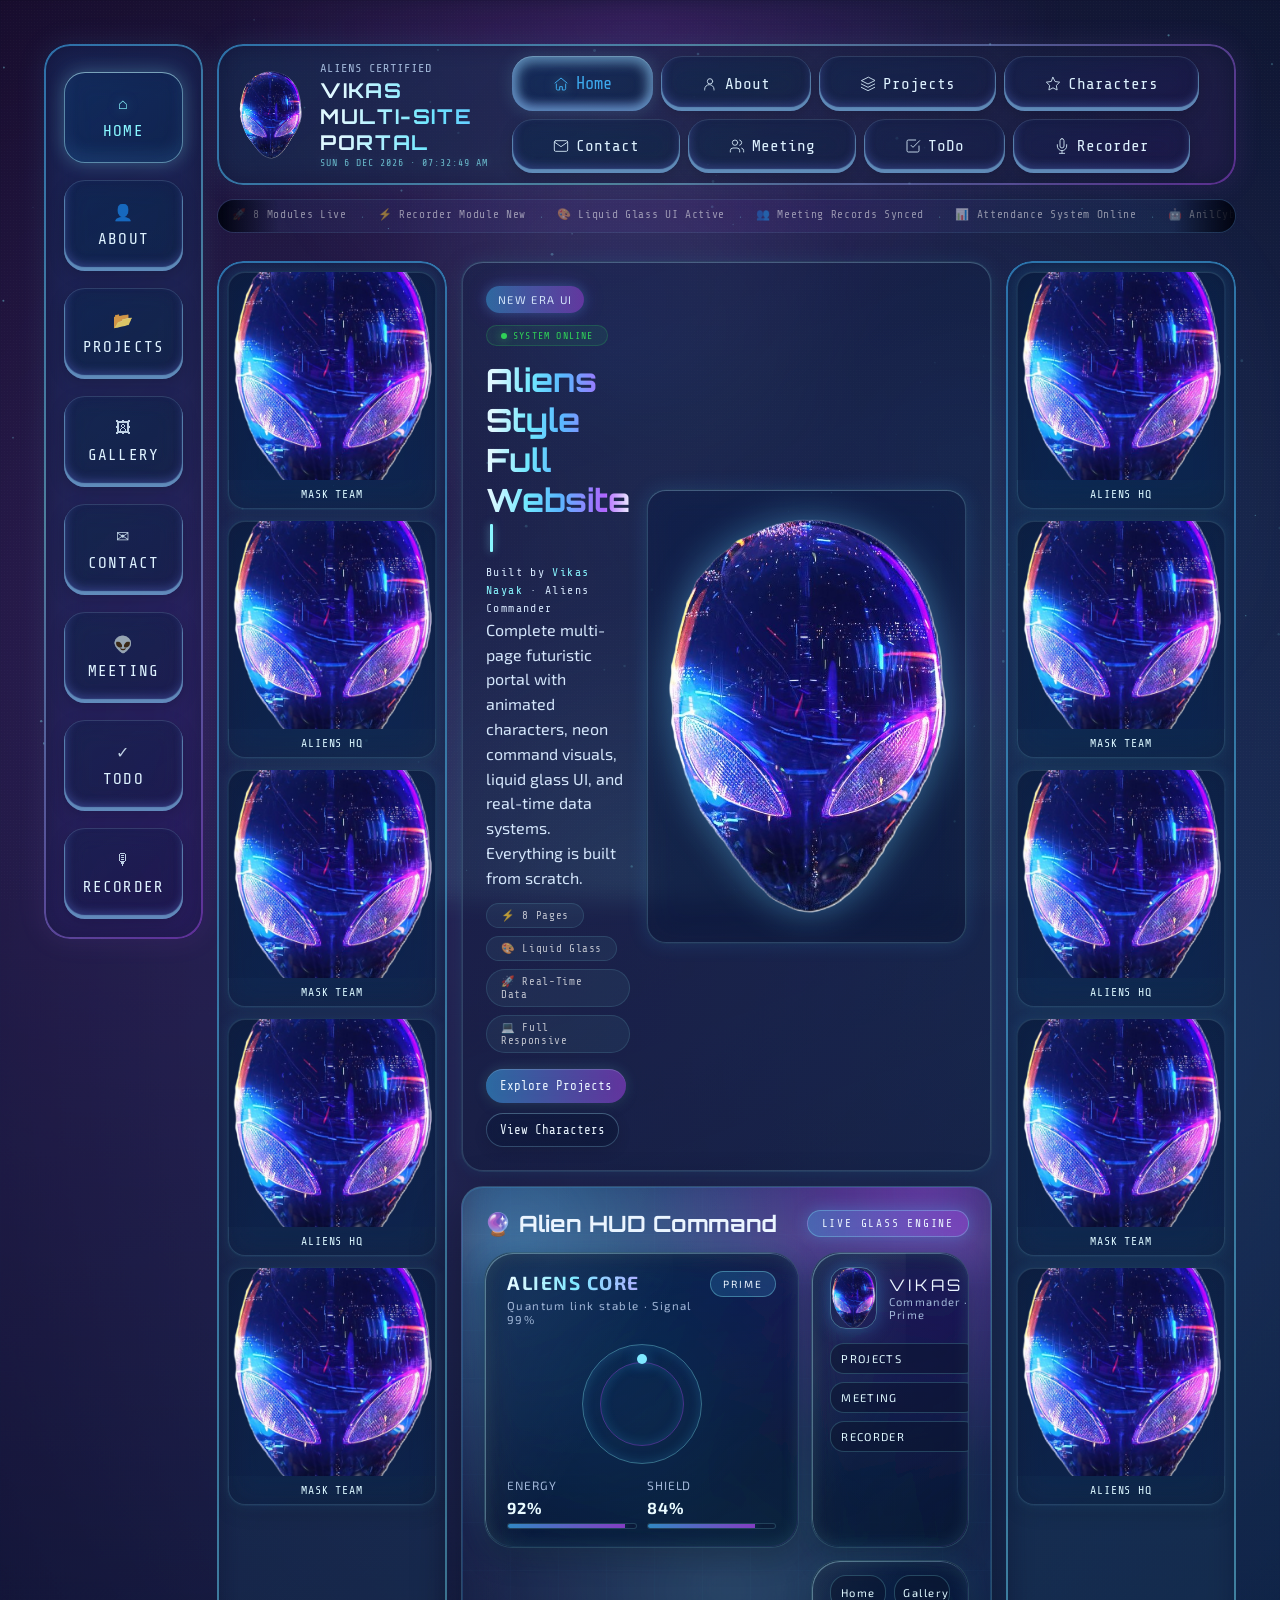
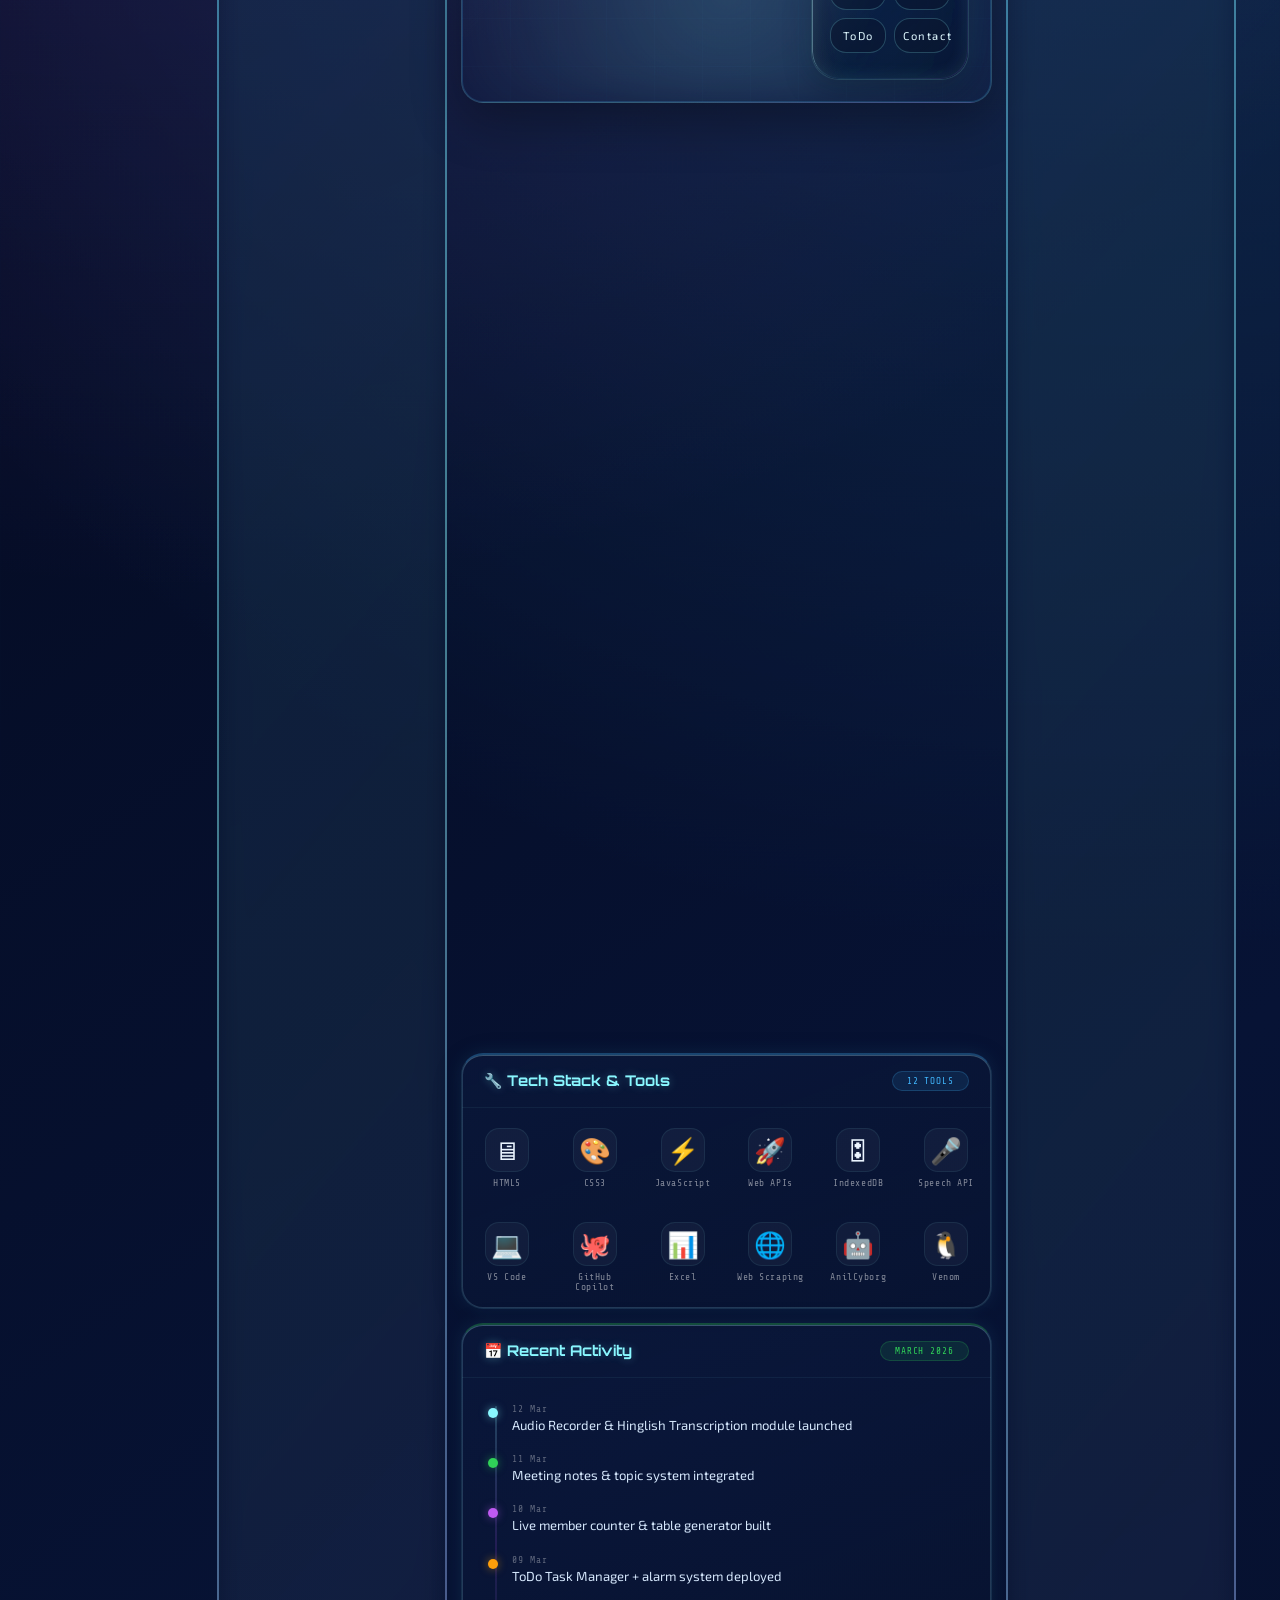
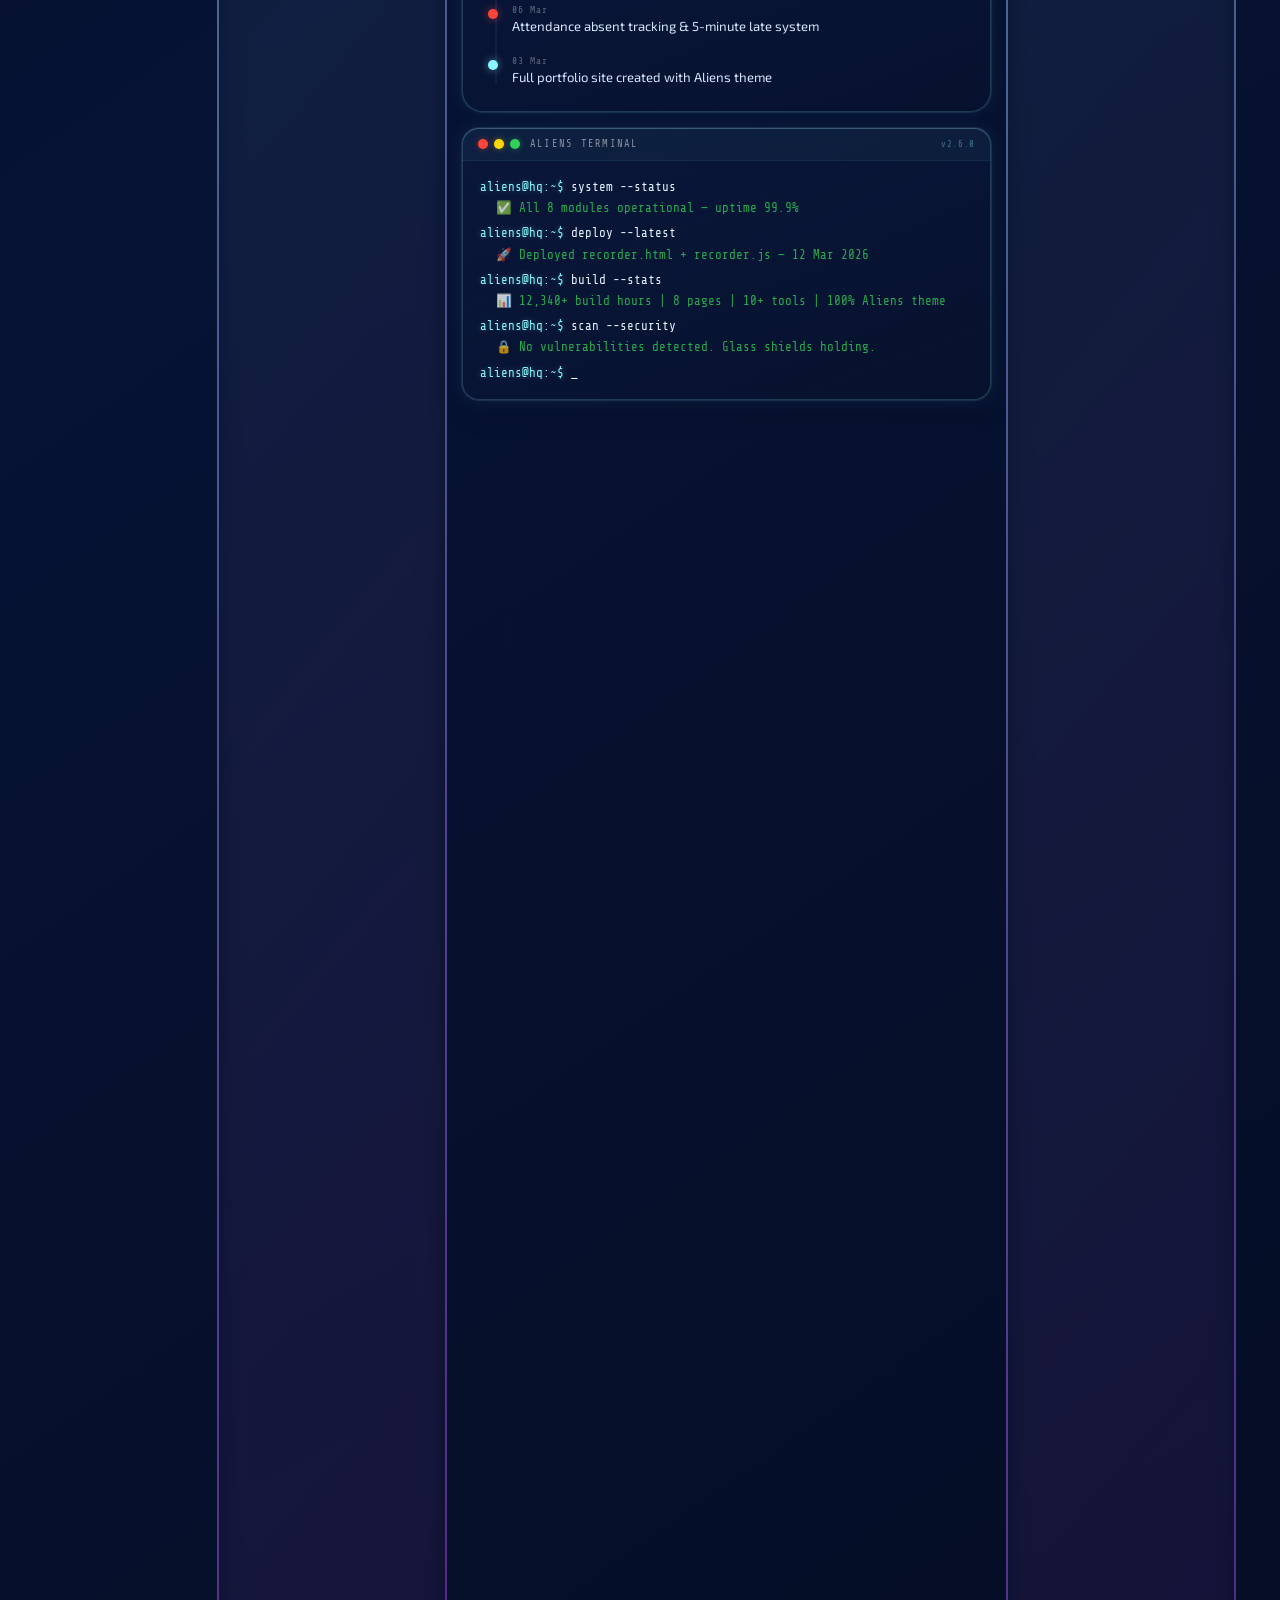
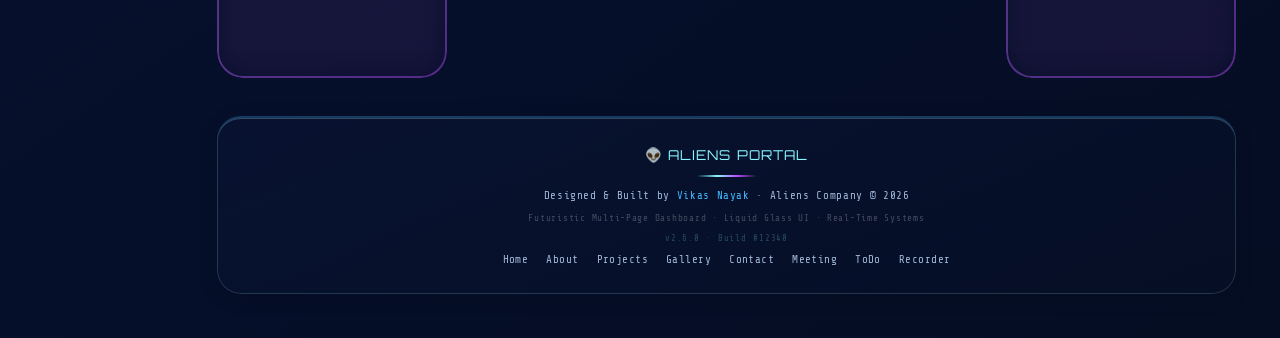
==== commit 7225952c: "Vikas" ====
--- a/My-Project/Portfolio/index.html
+++ b/My-Project/Portfolio/index.html
@@ -15,14 +15,14 @@
   <div class="noise" aria-hidden="true"></div>
 
   <aside class="quick-sidebar glow-frame mono" aria-label="Sidebar Menu">
-    <a class="active" href="index.html">Home</a>
-    <a href="about.html">About</a>
-    <a href="projects.html">Projects</a>
-    <a href="gallery.html">Gallery</a>
-    <a href="contact.html">Contact</a>
-    <a href="aliens-meeting.html">Meeting</a>
-    <a href="todo.html">ToDo</a>
-    <a href="recorder.html">Recorder</a>
+    <a class="active" href="index.html"><span class="nav-icon">⌂</span><span>Home</span></a>
+    <a href="about.html"><span class="nav-icon">👤</span><span>About</span></a>
+    <a href="projects.html"><span class="nav-icon">📂</span><span>Projects</span></a>
+    <a href="gallery.html"><span class="nav-icon">🖼</span><span>Gallery</span></a>
+    <a href="contact.html"><span class="nav-icon">✉</span><span>Contact</span></a>
+    <a href="aliens-meeting.html"><span class="nav-icon">👽</span><span>Meeting</span></a>
+    <a href="todo.html"><span class="nav-icon">✓</span><span>ToDo</span></a>
+    <a href="recorder.html"><span class="nav-icon">🎙</span><span>Recorder</span></a>
   </aside>
 
   <div class="site-wrap">
@@ -123,6 +123,93 @@
               <img src="assets/characters/aliens-badge.png" alt="Aliens Certified Fundamentals badge" />
             </figure>
           </div>
+        </section>
+
+        <!-- ══════════ LIQUID GLASS DOCK ══════════ -->
+        <section class="glass-showcase glow-tile reveal">
+          <div class="hud-backdrop" aria-hidden="true"></div>
+          <div class="hud-scanline" aria-hidden="true"></div>
+          <header class="glass-showcase__header">
+            <h3>&#128302; Alien HUD Command</h3>
+            <span class="mono lg-badge">LIVE GLASS ENGINE</span>
+          </header>
+          <div class="hud-grid">
+            <div class="hud-panel hud-panel--main">
+              <div class="lg-filter"></div>
+              <div class="lg-overlay"></div>
+              <div class="lg-specular"></div>
+              <div class="hud-content">
+                <div class="hud-title-row">
+                  <div>
+                    <h4 class="hud-title">ALIENS CORE</h4>
+                    <p class="hud-sub">Quantum link stable · Signal 99%</p>
+                  </div>
+                  <span class="hud-tag">PRIME</span>
+                </div>
+                <div class="hud-orbit" aria-hidden="true">
+                  <div class="hud-orbit__ring"></div>
+                  <div class="hud-orbit__ring hud-orbit__ring--inner"></div>
+                  <div class="hud-orbit__dot"></div>
+                </div>
+                <div class="hud-metrics hud-metrics--large">
+                  <div class="hud-metric">
+                    <span class="hud-label">Energy</span>
+                    <strong>92%</strong>
+                    <div class="hud-bar"><div class="hud-bar__fill" style="width:92%"></div></div>
+                  </div>
+                  <div class="hud-metric">
+                    <span class="hud-label">Shield</span>
+                    <strong>84%</strong>
+                    <div class="hud-bar"><div class="hud-bar__fill" style="width:84%"></div></div>
+                  </div>
+                </div>
+              </div>
+            </div>
+
+            <div class="hud-panel hud-panel--stack">
+              <div class="lg-filter"></div>
+              <div class="lg-overlay"></div>
+              <div class="lg-specular"></div>
+              <div class="hud-content hud-content--tight">
+                <div class="hud-avatar">
+                  <img src="assets/characters/char-3.png" alt="Alien mask avatar" />
+                  <div>
+                    <span class="hud-name">VIKAS</span>
+                    <span class="hud-role">Commander · Prime</span>
+                  </div>
+                </div>
+                <div class="hud-actions">
+                  <a href="projects.html">Projects</a>
+                  <a href="aliens-meeting.html">Meeting</a>
+                  <a href="recorder.html">Recorder</a>
+                </div>
+              </div>
+            </div>
+
+            <div class="hud-panel hud-panel--dock">
+              <div class="lg-filter"></div>
+              <div class="lg-overlay"></div>
+              <div class="lg-specular"></div>
+              <div class="hud-content hud-content--tight">
+                <div class="hud-dock">
+                  <a href="index.html">Home</a>
+                  <a href="gallery.html">Gallery</a>
+                  <a href="todo.html">ToDo</a>
+                  <a href="contact.html">Contact</a>
+                </div>
+              </div>
+            </div>
+          </div>
+
+          <svg xmlns="http://www.w3.org/2000/svg" class="lg-filters" aria-hidden="true">
+            <filter id="lensFilter" x="0%" y="0%" width="100%" height="100%" filterUnits="objectBoundingBox">
+              <feComponentTransfer in="SourceAlpha" result="alpha">
+                <feFuncA type="identity" />
+              </feComponentTransfer>
+              <feGaussianBlur in="alpha" stdDeviation="50" result="blur" />
+              <feDisplacementMap in="SourceGraphic" in2="blur" scale="50" xChannelSelector="A" yChannelSelector="A" />
+            </filter>
+          </svg>
         </section>
 
         <!-- ══════════ QUICK STATS STRIP ══════════ -->
--- a/My-Project/Portfolio/styles.css
+++ b/My-Project/Portfolio/styles.css
@@ -517,6 +517,451 @@
   background: rgba(137, 247, 255, 0.12);
   border-color: rgba(137, 247, 255, 0.28);
   color: var(--cyan);
+}
+
+/* ── Alien HUD Dock ── */
+.glass-showcase {
+  padding: 22px;
+  display: grid;
+  gap: 14px;
+  background:
+    radial-gradient(circle at 12% 10%, rgba(137, 247, 255, 0.16), transparent 45%),
+    radial-gradient(circle at 88% 0%, rgba(184, 77, 255, 0.2), transparent 40%);
+  position: relative;
+  overflow: hidden;
+  border: 1px solid rgba(137, 247, 255, 0.2);
+  box-shadow: 0 18px 50px rgba(0, 0, 0, 0.32), inset 0 0 0 1px rgba(66, 184, 255, 0.18);
+  perspective: 900px;
+}
+
+.hud-backdrop {
+  position: absolute;
+  inset: -10% 0 0;
+  background:
+    radial-gradient(circle at 10% 18%, rgba(66, 184, 255, 0.34), transparent 50%),
+    radial-gradient(circle at 86% 10%, rgba(184, 77, 255, 0.34), transparent 45%),
+    radial-gradient(circle at 50% 80%, rgba(137, 247, 255, 0.2), transparent 55%);
+  filter: blur(20px);
+  opacity: 0.85;
+  pointer-events: none;
+}
+
+.glass-showcase::before {
+  content: "";
+  position: absolute;
+  inset: 0;
+  background-image:
+    linear-gradient(120deg, rgba(255, 255, 255, 0.05) 0%, transparent 40%),
+    linear-gradient(0deg, rgba(66, 184, 255, 0.06) 1px, transparent 1px),
+    linear-gradient(90deg, rgba(66, 184, 255, 0.05) 1px, transparent 1px);
+  background-size: 100% 100%, 48px 48px, 48px 48px;
+  opacity: 0.35;
+  pointer-events: none;
+}
+
+.hud-scanline {
+  position: absolute;
+  inset: 0;
+  background: linear-gradient(180deg, transparent 40%, rgba(255, 255, 255, 0.16) 50%, transparent 60%);
+  opacity: 0.35;
+  transform: translateY(-40%);
+  animation: scanMove 7s ease-in-out infinite;
+  pointer-events: none;
+}
+
+.glass-showcase__header {
+  display: flex;
+  align-items: center;
+  justify-content: space-between;
+  gap: 12px;
+  position: relative;
+  z-index: 2;
+}
+
+.glass-showcase__header h3 {
+  margin: 0;
+  font-family: "Orbitron", sans-serif;
+  font-size: clamp(1rem, 2.2vw, 1.4rem);
+}
+
+.lg-badge {
+  padding: 6px 14px;
+  border-radius: 999px;
+  font-size: 0.7rem;
+  letter-spacing: 0.16em;
+  background: linear-gradient(90deg, rgba(66, 184, 255, 0.32), rgba(184, 77, 255, 0.32));
+  border: 1px solid rgba(137, 247, 255, 0.3);
+  box-shadow: 0 0 16px rgba(66, 184, 255, 0.3);
+  text-transform: uppercase;
+}
+
+.hud-grid {
+  display: grid;
+  grid-template-columns: minmax(0, 1.4fr) minmax(0, 0.7fr);
+  grid-auto-rows: minmax(120px, auto);
+  gap: 12px;
+  position: relative;
+  z-index: 2;
+}
+
+.hud-panel {
+  position: relative;
+  border-radius: 28px;
+  overflow: hidden;
+  background: linear-gradient(150deg, rgba(9, 20, 44, 0.62), rgba(8, 14, 30, 0.4));
+  color: var(--text);
+  box-shadow: 0 10px 28px rgba(0, 0, 0, 0.3), 0 0 28px rgba(66, 184, 255, 0.12);
+  border: 1px solid rgba(137, 247, 255, 0.18);
+  transition: transform 260ms ease, box-shadow 260ms ease, border-color 260ms ease;
+  transform-style: preserve-3d;
+}
+
+.hud-panel--stack,
+.hud-panel--dock {
+  grid-column: 2 / 3;
+}
+
+.hud-panel::before {
+  content: "";
+  position: absolute;
+  inset: 0;
+  border-radius: inherit;
+  padding: 1px;
+  background: linear-gradient(120deg, rgba(137, 247, 255, 0.55), rgba(66, 184, 255, 0.2), rgba(184, 77, 255, 0.45));
+  -webkit-mask: linear-gradient(#000 0 0) content-box, linear-gradient(#000 0 0);
+  mask: linear-gradient(#000 0 0) content-box, linear-gradient(#000 0 0);
+  -webkit-mask-composite: xor;
+  mask-composite: exclude;
+  pointer-events: none;
+  opacity: 0.75;
+}
+
+.hud-panel::after {
+  content: "";
+  position: absolute;
+  inset: -12px;
+  border-radius: inherit;
+  background: radial-gradient(circle, rgba(66, 184, 255, 0.2), transparent 60%);
+  filter: blur(24px);
+  opacity: 0.4;
+  z-index: 0;
+}
+
+.hud-panel:hover {
+  transform: translateY(-6px) rotateX(2deg) rotateY(-2deg);
+  border-color: rgba(137, 247, 255, 0.35);
+  box-shadow: 0 14px 36px rgba(0, 0, 0, 0.36), 0 0 36px rgba(66, 184, 255, 0.2);
+}
+
+.lg-filter,
+.lg-overlay,
+.lg-specular {
+  position: absolute;
+  inset: 0;
+  border-radius: inherit;
+}
+
+.lg-filter {
+  z-index: 0;
+  backdrop-filter: blur(14px) saturate(1.8);
+  filter: url(#lensFilter) saturate(1.2) brightness(1.1);
+}
+
+.lg-overlay {
+  z-index: 1;
+  background: linear-gradient(160deg, rgba(12, 28, 64, 0.58), rgba(10, 20, 44, 0.46));
+}
+
+.lg-specular {
+  z-index: 2;
+  box-shadow: inset 1px 1px 0 rgba(210, 248, 255, 0.26), inset 0 0 18px rgba(137, 247, 255, 0.12);
+}
+
+.lg-specular::after {
+  content: "";
+  position: absolute;
+  inset: 0;
+  background: linear-gradient(120deg, transparent 0%, rgba(255, 255, 255, 0.18) 40%, transparent 70%);
+  opacity: 0.28;
+  transform: translateX(-40%);
+  animation: glassSweep 6s ease-in-out infinite;
+  pointer-events: none;
+}
+
+.hud-content {
+  position: relative;
+  z-index: 3;
+  display: grid;
+  gap: 14px;
+  padding: 18px 22px;
+}
+
+.hud-content--tight {
+  padding: 14px 18px;
+}
+
+.hud-title-row {
+  display: flex;
+  justify-content: space-between;
+  align-items: flex-start;
+  gap: 12px;
+}
+
+.hud-title {
+  margin: 0;
+  font-size: 1.2rem;
+  letter-spacing: 0.08em;
+  background: linear-gradient(90deg, #e9fbff 0%, #7fe9ff 35%, #c98cff 90%);
+  -webkit-background-clip: text;
+  background-clip: text;
+  color: transparent;
+}
+
+.hud-sub {
+  margin: 4px 0 0;
+  font-size: 0.72rem;
+  color: var(--muted);
+  letter-spacing: 0.12em;
+}
+
+.hud-tag {
+  font-size: 0.65rem;
+  letter-spacing: 0.2em;
+  padding: 6px 12px;
+  border-radius: 999px;
+  background: rgba(66, 184, 255, 0.18);
+  border: 1px solid rgba(137, 247, 255, 0.35);
+  text-transform: uppercase;
+}
+
+.hud-wave {
+  display: grid;
+  grid-auto-flow: column;
+  gap: 6px;
+  align-items: end;
+  height: 42px;
+}
+
+.hud-wave span {
+  width: 6px;
+  border-radius: 999px;
+  background: linear-gradient(180deg, rgba(137, 247, 255, 0.9), rgba(184, 77, 255, 0.6));
+  animation: wavePulse 1.4s ease-in-out infinite;
+}
+
+.hud-wave span:nth-child(2) { animation-delay: 0.1s; height: 24px; }
+.hud-wave span:nth-child(3) { animation-delay: 0.2s; height: 36px; }
+.hud-wave span:nth-child(4) { animation-delay: 0.3s; height: 28px; }
+.hud-wave span:nth-child(5) { animation-delay: 0.4s; height: 40px; }
+.hud-wave span:nth-child(6) { animation-delay: 0.5s; height: 20px; }
+
+.hud-metrics {
+  display: grid;
+  grid-template-columns: repeat(3, minmax(0, 1fr));
+  gap: 10px;
+}
+
+.hud-metrics--large {
+  grid-template-columns: repeat(2, minmax(0, 1fr));
+}
+
+.hud-metric {
+  display: grid;
+  gap: 6px;
+  font-size: 0.75rem;
+  letter-spacing: 0.08em;
+  text-transform: uppercase;
+}
+
+.hud-metric strong {
+  font-size: 1rem;
+  color: #e9fbff;
+}
+
+.hud-orbit {
+  position: relative;
+  width: 120px;
+  height: 120px;
+  margin: 4px auto 0;
+}
+
+.hud-orbit__ring {
+  position: absolute;
+  inset: 0;
+  border-radius: 50%;
+  border: 1px solid rgba(137, 247, 255, 0.35);
+  box-shadow: inset 0 0 12px rgba(66, 184, 255, 0.2);
+  animation: orbitSpin 10s linear infinite;
+}
+
+.hud-orbit__ring--inner {
+  inset: 18px;
+  border-color: rgba(184, 77, 255, 0.35);
+  animation-direction: reverse;
+}
+
+.hud-orbit__dot {
+  position: absolute;
+  top: 10px;
+  left: 50%;
+  width: 10px;
+  height: 10px;
+  border-radius: 50%;
+  background: #7fe9ff;
+  box-shadow: 0 0 14px rgba(66, 184, 255, 0.5);
+  transform: translateX(-50%);
+  animation: orbitPulse 2.6s ease-in-out infinite;
+}
+
+.hud-label {
+  color: var(--muted);
+}
+
+.hud-bar {
+  height: 6px;
+  border-radius: 999px;
+  background: rgba(12, 24, 52, 0.6);
+  border: 1px solid rgba(137, 247, 255, 0.18);
+  overflow: hidden;
+}
+
+.hud-bar__fill {
+  height: 100%;
+  background: linear-gradient(90deg, rgba(66, 184, 255, 0.7), rgba(184, 77, 255, 0.7));
+  box-shadow: 0 0 10px rgba(66, 184, 255, 0.4);
+}
+
+.hud-avatar {
+  display: flex;
+  align-items: center;
+  gap: 12px;
+}
+
+.hud-avatar img {
+  width: 62px;
+  height: 62px;
+  border-radius: 16px;
+  object-fit: cover;
+  border: 1px solid rgba(137, 247, 255, 0.35);
+  box-shadow: 0 0 18px rgba(66, 184, 255, 0.35);
+}
+
+.hud-name {
+  display: block;
+  font-family: "Orbitron", sans-serif;
+  font-size: 1rem;
+  letter-spacing: 0.2em;
+}
+
+.hud-role {
+  display: block;
+  font-size: 0.7rem;
+  color: var(--muted);
+  letter-spacing: 0.1em;
+}
+
+.hud-actions {
+  display: grid;
+  gap: 8px;
+}
+
+.hud-actions a {
+  text-decoration: none;
+  padding: 8px 10px;
+  border-radius: 14px;
+  background: rgba(10, 20, 44, 0.5);
+  border: 1px solid rgba(137, 247, 255, 0.2);
+  color: #dff8ff;
+  letter-spacing: 0.12em;
+  font-size: 0.7rem;
+  text-transform: uppercase;
+  transition: transform 200ms ease, border-color 200ms ease, box-shadow 200ms ease;
+}
+
+.hud-actions a:hover {
+  transform: translateY(-2px);
+  border-color: rgba(137, 247, 255, 0.4);
+  box-shadow: 0 0 12px rgba(66, 184, 255, 0.2);
+}
+
+.hud-dock {
+  display: grid;
+  grid-template-columns: repeat(2, minmax(0, 1fr));
+  gap: 8px;
+}
+
+.hud-dock a {
+  text-decoration: none;
+  text-align: center;
+  padding: 10px 8px;
+  border-radius: 16px;
+  font-size: 0.7rem;
+  letter-spacing: 0.14em;
+  color: #dff8ff;
+  background: rgba(10, 20, 44, 0.5);
+  border: 1px solid rgba(137, 247, 255, 0.22);
+  transition: transform 200ms ease, border-color 200ms ease, box-shadow 200ms ease;
+}
+
+.hud-dock a:hover {
+  transform: translateY(-2px);
+  border-color: rgba(137, 247, 255, 0.4);
+  box-shadow: 0 0 12px rgba(66, 184, 255, 0.2);
+}
+
+@keyframes glassSweep {
+  0% { transform: translateX(-60%); opacity: 0.2; }
+  50% { transform: translateX(20%); opacity: 0.4; }
+  100% { transform: translateX(60%); opacity: 0.2; }
+}
+
+@keyframes wavePulse {
+  0%, 100% { height: 14px; opacity: 0.5; }
+  50% { height: 42px; opacity: 1; }
+}
+
+@keyframes orbitSpin {
+  from { transform: rotate(0deg); }
+  to { transform: rotate(360deg); }
+}
+
+@keyframes orbitPulse {
+  0%, 100% { transform: translateX(-50%) scale(0.9); opacity: 0.6; }
+  50% { transform: translateX(-50%) scale(1.2); opacity: 1; }
+}
+
+@keyframes scanMove {
+  0% { transform: translateY(-60%); opacity: 0.2; }
+  50% { transform: translateY(10%); opacity: 0.6; }
+  100% { transform: translateY(60%); opacity: 0.2; }
+}
+
+.lg-filters {
+  width: 0;
+  height: 0;
+  position: absolute;
+}
+
+@media (max-width: 1024px) {
+  .hud-grid {
+    grid-template-columns: 1fr;
+  }
+  .hud-panel--stack,
+  .hud-panel--dock {
+    grid-column: auto;
+  }
+}
+
+@media (max-width: 720px) {
+  .hud-metrics {
+    grid-template-columns: 1fr;
+  }
+  .hud-metrics--large {
+    grid-template-columns: 1fr;
+  }
+  .hud-dock {
+    grid-template-columns: 1fr 1fr;
+  }
 }
 
 .hero p {
@@ -3669,10 +4114,18 @@
     padding: 8px 10px;
     padding-bottom: calc(10px + env(safe-area-inset-bottom, 0px));
     border-radius: 0;
-    background: rgba(8, 18, 44, 0.6);
-    -webkit-backdrop-filter: blur(50px) saturate(1.9);
-    backdrop-filter: blur(50px) saturate(1.9);
-    box-shadow: 0 -0.5px 0 rgba(255, 255, 255, 0.1);
+    background:
+      radial-gradient(circle at 50% 100%, rgba(137, 247, 255, 0.16), transparent 50%),
+      radial-gradient(circle at 20% 80%, rgba(66, 184, 255, 0.12), transparent 40%),
+      radial-gradient(circle at 80% 80%, rgba(184, 77, 255, 0.14), transparent 40%),
+      rgba(8, 18, 44, 0.75);
+    -webkit-backdrop-filter: blur(50px) saturate(1.9) brightness(1.05);
+    backdrop-filter: blur(50px) saturate(1.9) brightness(1.05);
+    box-shadow:
+      0 -2px 12px rgba(0, 0, 0, 0.4),
+      0 0 20px rgba(66, 184, 255, 0.08),
+      inset 0 1px 0 rgba(137, 247, 255, 0.15);
+    border-top: 1px solid rgba(137, 247, 255, 0.12);
     overflow-x: auto;
     overflow-y: hidden;
     scrollbar-width: none;
@@ -3683,7 +4136,14 @@
   }
 
   .quick-sidebar::before {
-    display: none; /* remove glow-frame border */
+    content: "";
+    position: absolute;
+    inset: 0;
+    background: linear-gradient(90deg, rgba(66, 184, 255, 0.04) 1px, transparent 1px);
+    background-size: 24px 100%;
+    opacity: 0.6;
+    pointer-events: none;
+    z-index: 0;
   }
 
   /* ── iOS App Icon Buttons ── */
@@ -3702,10 +4162,14 @@
     backdrop-filter: none !important;
     border-radius: 0;
     transition: transform 100ms ease;
+    position: relative;
+    z-index: 2;
+    text-decoration: none;
+    color: inherit;
   }
 
   .quick-sidebar a:hover {
-    transform: scale(1.06);
+    transform: scale(1.08);
     background: none !important;
     box-shadow: none !important;
   }
@@ -3716,17 +4180,49 @@
 
   /* Icon squircle with color */
   .quick-sidebar a .nav-icon {
+    display: flex;
+    align-items: center;
+    justify-content: center;
     width: 44px;
     height: 44px;
-    padding: 10px;
+    padding: 0;
     border-radius: 12px;
-    corner-shape: squircle;
+    font-size: 1.4rem;
+    line-height: 1;
+    font-weight: 500;
     color: white;
     opacity: 1;
     box-shadow:
-      0 2px 8px rgba(0, 0, 0, 0.3),
-      inset 0 1px 0 rgba(255, 255, 255, 0.2);
-    transition: transform 150ms ease, box-shadow 150ms ease;
+      0 4px 14px rgba(0, 0, 0, 0.35),
+      inset 1px 1px 0 rgba(255, 255, 255, 0.18),
+      inset 0 0 12px rgba(137, 247, 255, 0.08);
+    transition: transform 150ms ease, box-shadow 150ms ease, filter 150ms ease;
+    position: relative;
+    overflow: hidden;
+  }
+
+  /* Icon glow backdrop */
+  .quick-sidebar a .nav-icon::after {
+    content: "";
+    position: absolute;
+    inset: -8px;
+    border-radius: inherit;
+    background: radial-gradient(circle, rgba(137, 247, 255, 0.3), transparent 70%);
+    opacity: 0.2;
+    filter: blur(12px);
+    z-index: -1;
+  }
+
+  /* Label text */
+  .quick-sidebar a > span:last-child {
+    display: block;
+    font-size: 9px;
+    letter-spacing: 0;
+    text-transform: none;
+    color: rgba(255, 255, 255, 0.7);
+    font-family: -apple-system, 'SF Pro Text', 'Exo 2', sans-serif;
+    font-weight: 500;
+    line-height: 1;
   }
 
   /* Label text */
@@ -3747,21 +4243,24 @@
   .quick-sidebar a:nth-child(3) .nav-icon { background: linear-gradient(145deg, #AF52DE, #BF5AF2); } /* Projects – Purple */
   .quick-sidebar a:nth-child(4) .nav-icon { background: linear-gradient(145deg, #FF9500, #FF9F0A); } /* Gallery – Orange */
   .quick-sidebar a:nth-child(5) .nav-icon { background: linear-gradient(145deg, #5AC8FA, #64D2FF); } /* Contact – Teal */
-  .quick-sidebar a:nth-child(6) .nav-icon { background: linear-gradient(145deg, #FF3B30, #FF453A); } /* Meeting – Red */
-  .quick-sidebar a:nth-child(7) .nav-icon { background: linear-gradient(145deg, #FF2D55, #FF375F); } /* ToDo – Pink */
+  .quick-sidebar a:nth-child(6) .nav-icon { background: linear-gradient(145deg, #FF2D55, #FF375F); } /* Meeting – Pink */
+  .quick-sidebar a:nth-child(7) .nav-icon { background: linear-gradient(145deg, #FF3B30, #FF453A); } /* ToDo – Red */
   .quick-sidebar a:nth-child(8) .nav-icon { background: linear-gradient(145deg, #FF6B6B, #EE5A24); } /* Recorder – Crimson */
 
   /* Active icon glow */
   .quick-sidebar a.active .nav-icon {
     box-shadow:
-      0 0 14px rgba(137, 247, 255, 0.35),
-      0 2px 10px rgba(0, 0, 0, 0.35),
-      inset 0 1px 0 rgba(255, 255, 255, 0.25);
-    filter: brightness(1.1);
+      0 0 18px rgba(137, 247, 255, 0.5),
+      0 4px 16px rgba(0, 0, 0, 0.4),
+      inset 1px 1px 0 rgba(255, 255, 255, 0.3),
+      inset 0 0 16px rgba(137, 247, 255, 0.15);
+    filter: brightness(1.15) saturate(1.1);
   }
 
   .quick-sidebar a.active span {
     color: var(--cyan);
+    font-weight: 600;
+    text-shadow: 0 0 8px rgba(137, 247, 255, 0.4);
   }
 
   /* ── Header – Compact iPhone-style ── */
@@ -4098,8 +4597,9 @@
   .quick-sidebar a .nav-icon {
     width: 38px;
     height: 38px;
-    padding: 9px;
+    padding: 0;
     border-radius: 10px;
+    font-size: 1.2rem;
   }
 
   .quick-sidebar a span {
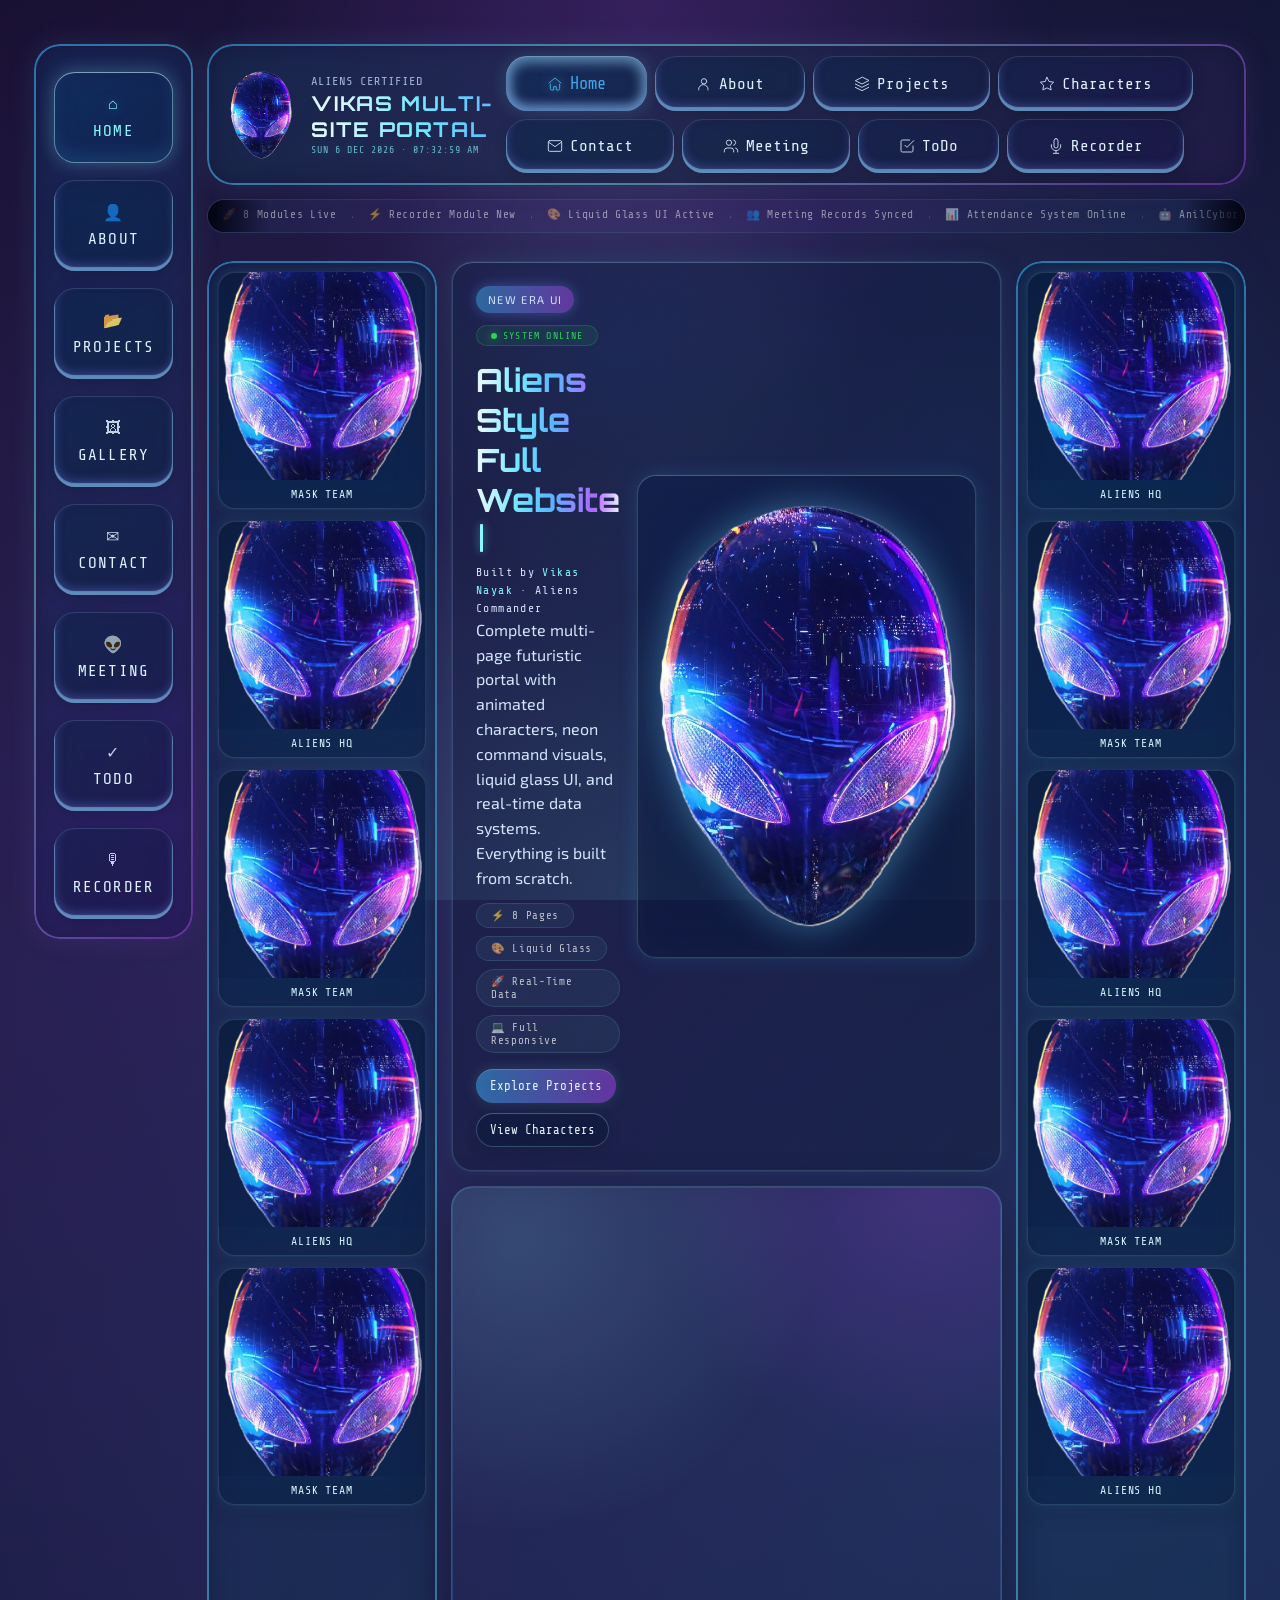
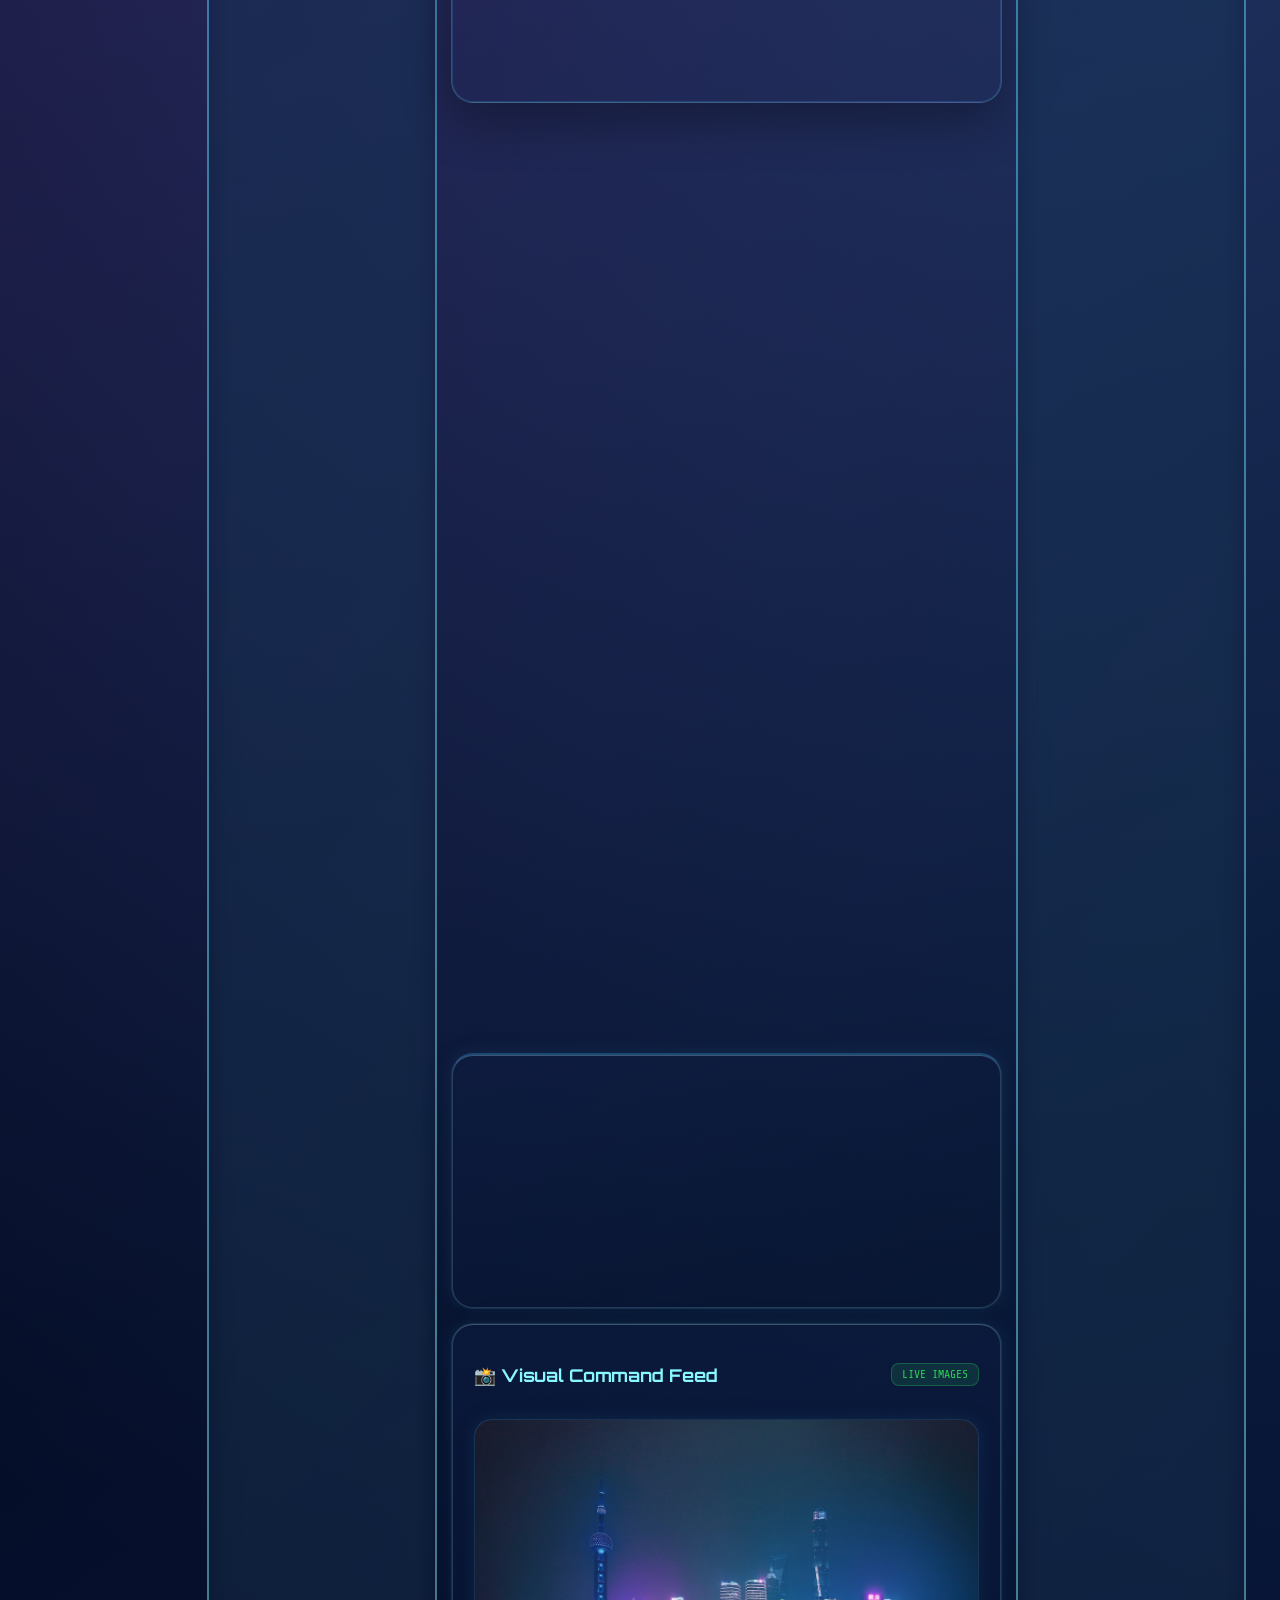
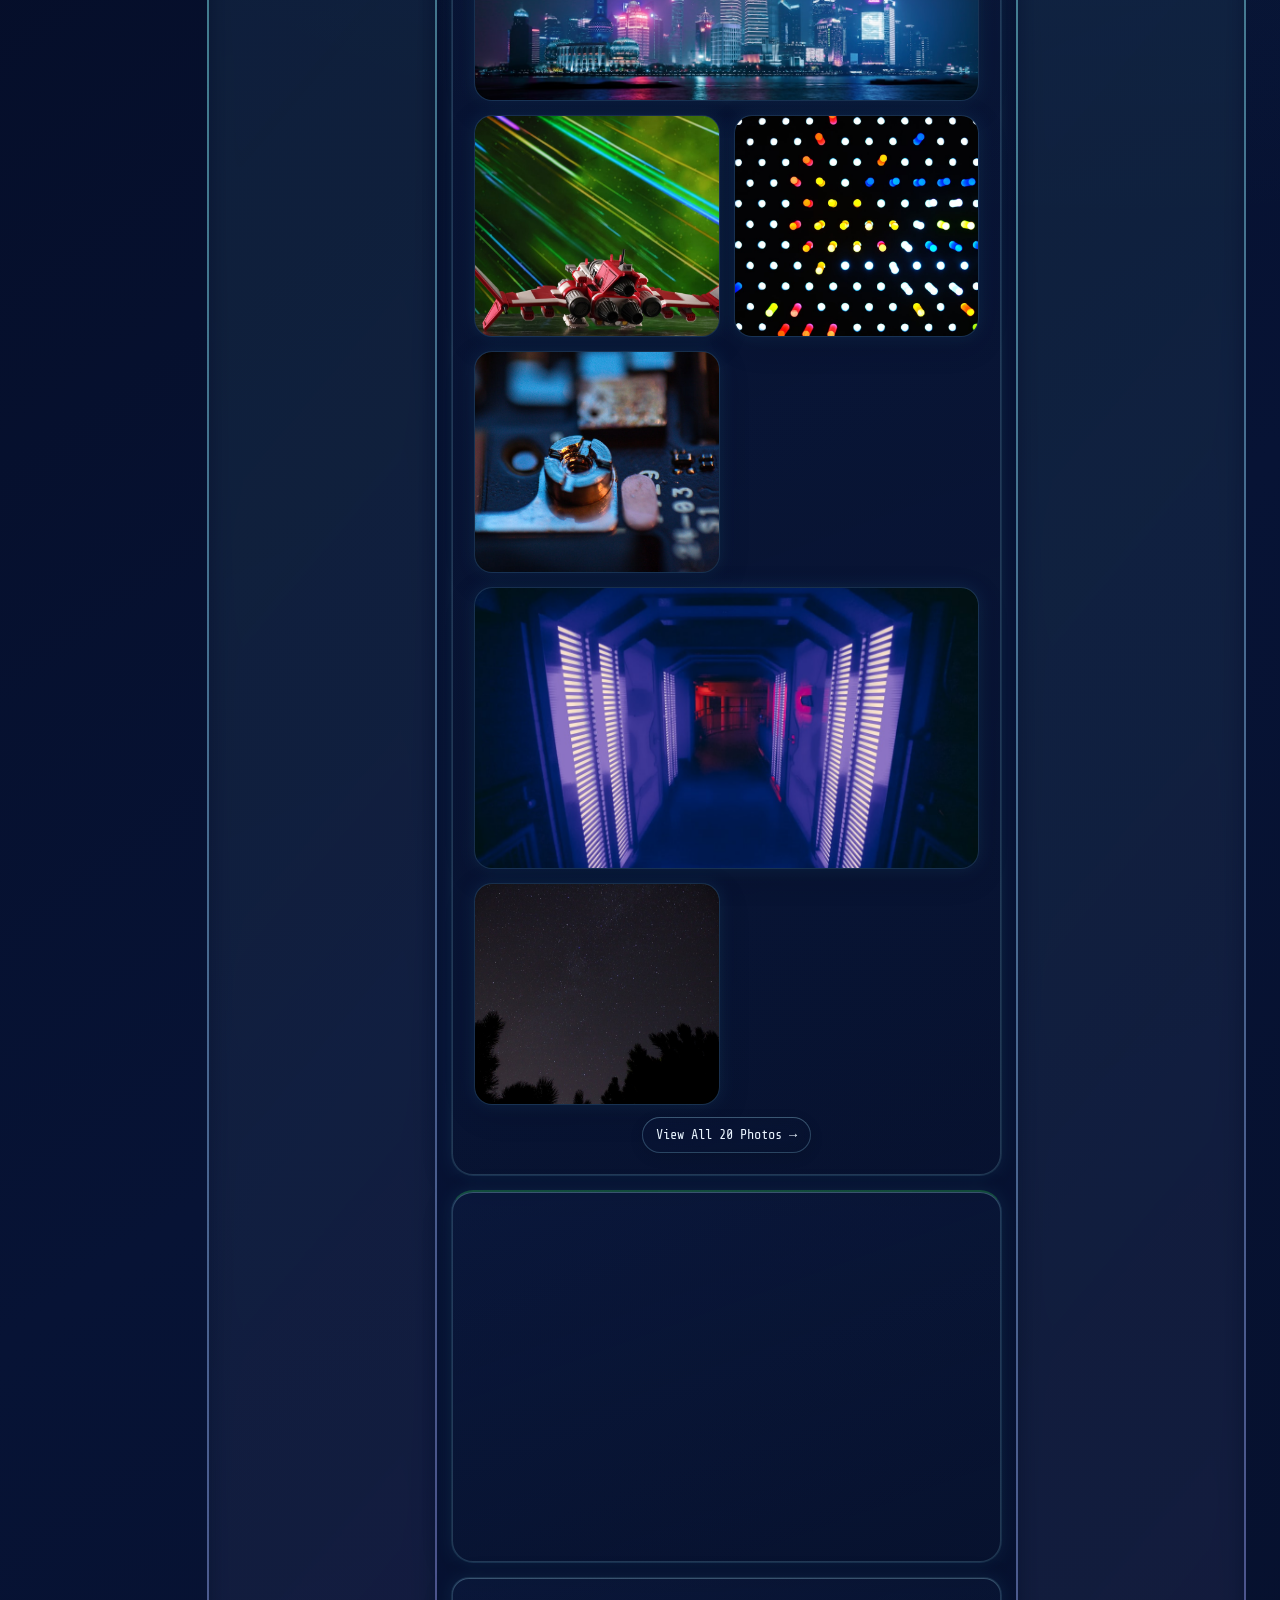
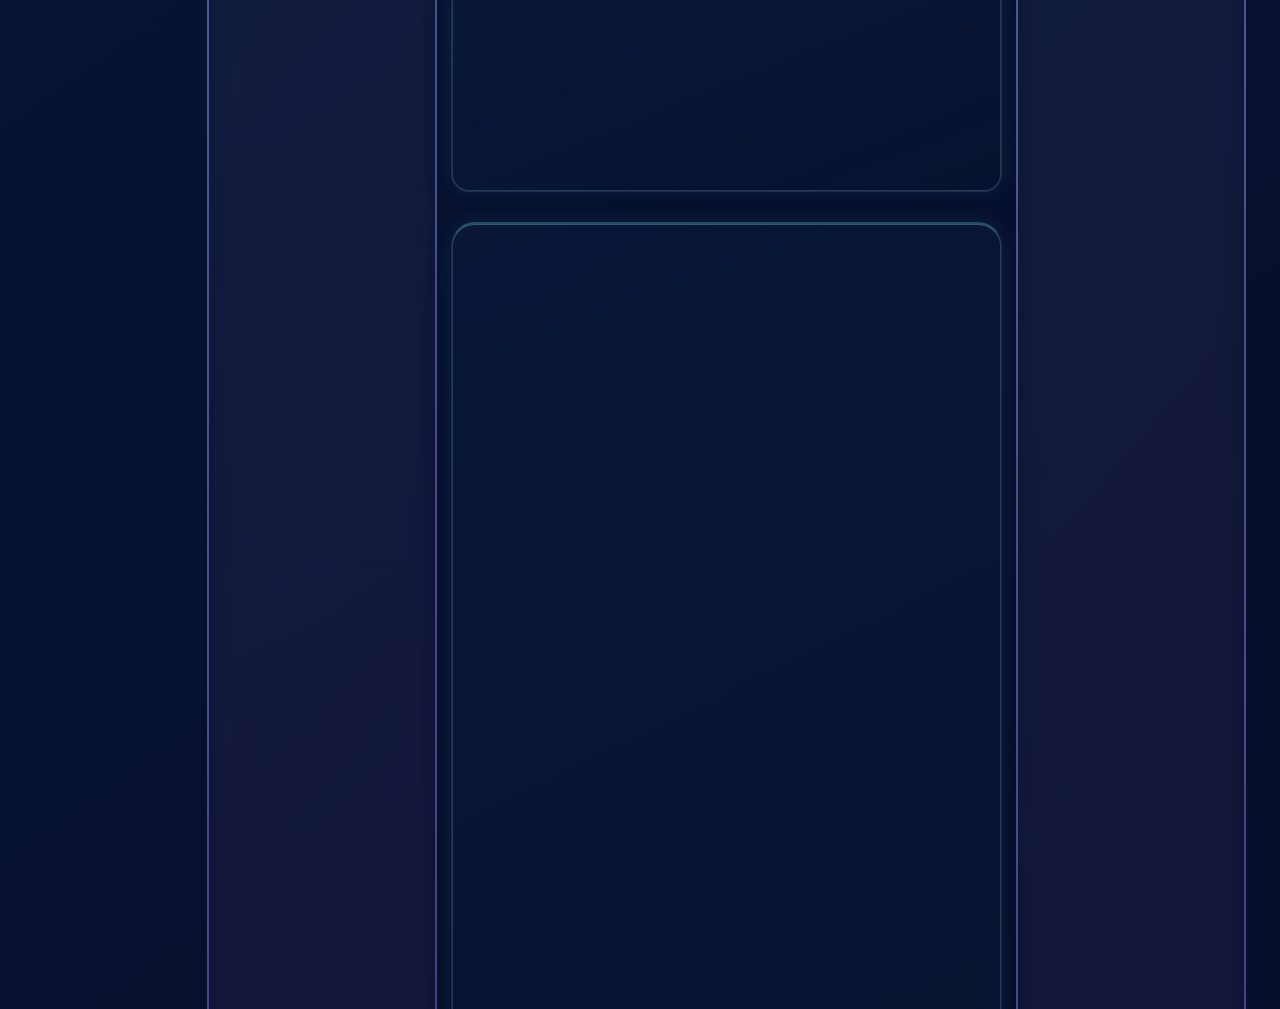
==== commit 20941e02: "Vikas: clean history (remove leaked secret from text.sh)" ====
--- a/My-Project/Portfolio/index.html
+++ b/My-Project/Portfolio/index.html
@@ -3,10 +3,12 @@
 <head>
   <meta charset="UTF-8" />
   <meta name="viewport" content="width=device-width, initial-scale=1.0" />
+  <meta name="color-scheme" content="dark" />
   <title>Aliens Site | Home</title>
   <link rel="preconnect" href="https://fonts.googleapis.com" />
   <link rel="preconnect" href="https://fonts.gstatic.com" crossorigin />
-  <link href="https://fonts.googleapis.com/css2?family=Orbitron:wght@400;600;700&family=Exo+2:wght@400;500;700&family=Share+Tech+Mono&display=swap" rel="stylesheet" />
+  <link rel="preload" as="style" href="https://fonts.googleapis.com/css2?family=Orbitron:wght@400;700&family=Exo+2:wght@400;700&family=Share+Tech+Mono&display=swap" onload="this.onload=null;this.rel='stylesheet'" />
+  <noscript><link href="https://fonts.googleapis.com/css2?family=Orbitron:wght@400;700&family=Exo+2:wght@400;700&family=Share+Tech+Mono&display=swap" rel="stylesheet" /></noscript>
   <link rel="stylesheet" href="styles.css" />
 </head>
 <body>
@@ -87,11 +89,11 @@
     <main class="layout">
       <aside class="char-rail glow-frame" data-rail>
         <div class="rail-track">
-          <figure class="char-card"><img src="assets/characters/char-3.png" alt="Alien Mask Team" /><figcaption>MASK TEAM</figcaption></figure>
-          <figure class="char-card"><img src="assets/characters/aliens-badge.png" alt="Aliens Badge" /><figcaption>ALIENS HQ</figcaption></figure>
-          <figure class="char-card"><img src="assets/characters/char-3.png" alt="Alien Mask Team" /><figcaption>MASK TEAM</figcaption></figure>
-          <figure class="char-card"><img src="assets/characters/aliens-badge.png" alt="Aliens Badge" /><figcaption>ALIENS HQ</figcaption></figure>
-          <figure class="char-card"><img src="assets/characters/char-3.png" alt="Alien Mask Team" /><figcaption>MASK TEAM</figcaption></figure>
+          <figure class="char-card"><img loading="lazy" src="assets/characters/char-3.png" alt="Alien Mask Team" /><figcaption>MASK TEAM</figcaption></figure>
+          <figure class="char-card"><img loading="lazy" src="assets/characters/aliens-badge.png" alt="Aliens Badge" /><figcaption>ALIENS HQ</figcaption></figure>
+          <figure class="char-card"><img loading="lazy" src="assets/characters/char-3.png" alt="Alien Mask Team" /><figcaption>MASK TEAM</figcaption></figure>
+          <figure class="char-card"><img loading="lazy" src="assets/characters/aliens-badge.png" alt="Aliens Badge" /><figcaption>ALIENS HQ</figcaption></figure>
+          <figure class="char-card"><img loading="lazy" src="assets/characters/char-3.png" alt="Alien Mask Team" /><figcaption>MASK TEAM</figcaption></figure>
         </div>
       </aside>
 
@@ -172,7 +174,7 @@
               <div class="lg-specular"></div>
               <div class="hud-content hud-content--tight">
                 <div class="hud-avatar">
-                  <img src="assets/characters/char-3.png" alt="Alien mask avatar" />
+                  <img loading="lazy" src="assets/characters/char-3.png" alt="Alien mask avatar" />
                   <div>
                     <span class="hud-name">VIKAS</span>
                     <span class="hud-role">Commander · Prime</span>
@@ -206,8 +208,8 @@
               <feComponentTransfer in="SourceAlpha" result="alpha">
                 <feFuncA type="identity" />
               </feComponentTransfer>
-              <feGaussianBlur in="alpha" stdDeviation="50" result="blur" />
-              <feDisplacementMap in="SourceGraphic" in2="blur" scale="50" xChannelSelector="A" yChannelSelector="A" />
+              <feGaussianBlur in="alpha" stdDeviation="8" result="blur" />
+              <feDisplacementMap in="SourceGraphic" in2="blur" scale="8" xChannelSelector="A" yChannelSelector="A" />
             </filter>
           </svg>
         </section>
@@ -358,6 +360,43 @@
           </div>
         </section>
 
+        <!-- ══════════ PHOTO SHOWCASE ══════════ -->
+        <section class="photo-showcase-section glow-tile reveal">
+          <header class="photo-showcase-header">
+            <h3>&#128248; Visual Command Feed</h3>
+            <span class="mono photo-showcase-badge">LIVE IMAGES</span>
+          </header>
+          <div class="photo-showcase-grid">
+            <figure class="photo-card glow-tile featured">
+              <img loading="lazy" src="assets/photos/unsplash-cyberpunk-4.jpg" alt="Cyberpunk City" />
+              <figcaption><span class="photo-title">CYBERPUNK CITY</span><span class="photo-tag mono">Urban Future</span></figcaption>
+            </figure>
+            <figure class="photo-card glow-tile">
+              <img loading="lazy" src="assets/photos/unsplash-spaceship-1.jpg" alt="Spaceship" />
+              <figcaption><span class="photo-title">SPACESHIP</span><span class="photo-tag mono">Aerospace</span></figcaption>
+            </figure>
+            <figure class="photo-card glow-tile">
+              <img loading="lazy" src="assets/photos/unsplash-neon-2.jpg" alt="Neon Lights" />
+              <figcaption><span class="photo-title">NEON PULSE</span><span class="photo-tag mono">Light Art</span></figcaption>
+            </figure>
+            <figure class="photo-card glow-tile">
+              <img loading="lazy" src="assets/photos/unsplash-circuit-6.jpg" alt="Circuit Board" />
+              <figcaption><span class="photo-title">CIRCUIT CORE</span><span class="photo-tag mono">Hardware</span></figcaption>
+            </figure>
+            <figure class="photo-card glow-tile featured">
+              <img loading="lazy" src="assets/photos/unsplash-corridor-8.jpg" alt="Futuristic Corridor" />
+              <figcaption><span class="photo-title">DARK CORRIDOR</span><span class="photo-tag mono">Architecture</span></figcaption>
+            </figure>
+            <figure class="photo-card glow-tile">
+              <img loading="lazy" src="assets/photos/unsplash-galaxy-12.jpg" alt="Galaxy" />
+              <figcaption><span class="photo-title">GALAXY CORE</span><span class="photo-tag mono">Deep Space</span></figcaption>
+            </figure>
+          </div>
+          <div style="text-align:center; margin-top:12px;">
+            <a href="gallery.html" class="btn ghost" style="font-size:.85rem;">View All 20 Photos &#8594;</a>
+          </div>
+        </section>
+
         <!-- ══════════ ACTIVITY TIMELINE ══════════ -->
         <section class="timeline-section glow-tile reveal">
           <header class="timeline-header">
@@ -543,11 +582,11 @@
 
       <aside class="char-rail glow-frame right" data-rail>
         <div class="rail-track reverse">
-          <figure class="char-card"><img src="assets/characters/aliens-badge.png" alt="Aliens Badge" /><figcaption>ALIENS HQ</figcaption></figure>
-          <figure class="char-card"><img src="assets/characters/char-3.png" alt="Alien Mask Team" /><figcaption>MASK TEAM</figcaption></figure>
-          <figure class="char-card"><img src="assets/characters/aliens-badge.png" alt="Aliens Badge" /><figcaption>ALIENS HQ</figcaption></figure>
-          <figure class="char-card"><img src="assets/characters/char-3.png" alt="Alien Mask Team" /><figcaption>MASK TEAM</figcaption></figure>
-          <figure class="char-card"><img src="assets/characters/aliens-badge.png" alt="Aliens Badge" /><figcaption>ALIENS HQ</figcaption></figure>
+          <figure class="char-card"><img loading="lazy" src="assets/characters/aliens-badge.png" alt="Aliens Badge" /><figcaption>ALIENS HQ</figcaption></figure>
+          <figure class="char-card"><img loading="lazy" src="assets/characters/char-3.png" alt="Alien Mask Team" /><figcaption>MASK TEAM</figcaption></figure>
+          <figure class="char-card"><img loading="lazy" src="assets/characters/aliens-badge.png" alt="Aliens Badge" /><figcaption>ALIENS HQ</figcaption></figure>
+          <figure class="char-card"><img loading="lazy" src="assets/characters/char-3.png" alt="Alien Mask Team" /><figcaption>MASK TEAM</figcaption></figure>
+          <figure class="char-card"><img loading="lazy" src="assets/characters/aliens-badge.png" alt="Aliens Badge" /><figcaption>ALIENS HQ</figcaption></figure>
         </div>
       </aside>
     </main>
--- a/My-Project/Portfolio/styles.css
+++ b/My-Project/Portfolio/styles.css
@@ -100,17 +100,19 @@
     radial-gradient(circle at 50% 100%, rgba(137, 247, 255, 0.18), transparent 40%),
     radial-gradient(circle at 50% 0%, rgba(184, 77, 255, 0.18), transparent 38%),
     radial-gradient(circle at 75% 50%, rgba(66, 184, 255, 0.08), transparent 35%);
-  filter: blur(12px);
+  /* filter: blur removed — was re-blurring entire page every frame */
 }
 
 .noise {
   position: fixed;
   inset: 0;
   pointer-events: none;
-  opacity: 0.07;
+  opacity: 0.04;
   mix-blend-mode: screen;
   background-image: radial-gradient(rgba(255, 255, 255, 0.24) 0.6px, transparent 0.6px);
-  background-size: 3px 3px;
+  background-size: 4px 4px;
+  contain: strict;
+  will-change: auto;
 }
 
 .site-wrap {
@@ -1994,9 +1996,7 @@
   display: flex;
   justify-content: space-between;
   align-items: center;
-  background: linear-gradient(150deg, rgba(14, 28, 64, 0.28), rgba(10, 20, 42, 0.22));
-  -webkit-backdrop-filter: blur(8px) saturate(1.3);
-  backdrop-filter: blur(8px) saturate(1.3);
+  background: linear-gradient(150deg, rgba(14, 28, 64, 0.48), rgba(10, 20, 42, 0.42));
   box-shadow:
     inset 0 1px 0 0 rgba(200, 240, 255, 0.06),
     inset 0 0 0 1px rgba(148, 224, 255, 0.16);
@@ -2035,9 +2035,7 @@
   corner-shape: squircle;
   text-align: center;
   font-size: 0.78rem;
-  background: linear-gradient(145deg, rgba(14, 28, 64, 0.28), rgba(10, 20, 42, 0.22));
-  -webkit-backdrop-filter: blur(8px) saturate(1.3);
-  backdrop-filter: blur(8px) saturate(1.3);
+  background: linear-gradient(145deg, rgba(14, 28, 64, 0.48), rgba(10, 20, 42, 0.42));
   box-shadow:
     inset 0 1px 0 0 rgba(200, 240, 255, 0.06),
     inset 0 0 0 1px rgba(151, 226, 255, 0.14);
@@ -2049,18 +2047,14 @@
   display: grid;
   grid-template-columns: 78px 1fr 86px;
   gap: 14px;
-  background: linear-gradient(155deg, rgba(12, 22, 52, 0.34), rgba(10, 16, 38, 0.28));
-  -webkit-backdrop-filter: blur(14px) saturate(1.4);
-  backdrop-filter: blur(14px) saturate(1.4);
+  background: linear-gradient(155deg, rgba(12, 22, 52, 0.54), rgba(10, 16, 38, 0.48));
 }
 
 .dash-left-rail,
 .dash-right-rail {
   border-radius: 18px;
   corner-shape: squircle;
-  background: linear-gradient(165deg, rgba(12, 22, 50, 0.32), rgba(8, 16, 35, 0.26));
-  -webkit-backdrop-filter: blur(14px) saturate(1.4);
-  backdrop-filter: blur(14px) saturate(1.4);
+  background: linear-gradient(165deg, rgba(12, 22, 50, 0.52), rgba(8, 16, 35, 0.46));
   box-shadow:
     inset 0 1px 0 0 rgba(200, 240, 255, 0.08),
     inset 0 0 0 1px rgba(153, 226, 255, 0.14);
@@ -2082,8 +2076,6 @@
   color: #e9f6ff;
   font-family: "Orbitron", sans-serif;
   background: linear-gradient(145deg, rgba(66, 184, 255, 0.36), rgba(184, 77, 255, 0.34));
-  -webkit-backdrop-filter: blur(12px) saturate(1.5);
-  backdrop-filter: blur(12px) saturate(1.5);
   box-shadow:
     inset 0 1px 0 0 rgba(220, 252, 255, 0.2),
     inset 0 0 0 1px rgba(190, 240, 255, 0.36),
@@ -2108,9 +2100,7 @@
   place-items: center;
   color: #def4ff;
   font-size: 0.68rem;
-  background: linear-gradient(145deg, rgba(14, 28, 66, 0.32), rgba(10, 20, 44, 0.26));
-  -webkit-backdrop-filter: blur(10px) saturate(1.3);
-  backdrop-filter: blur(10px) saturate(1.3);
+  background: linear-gradient(145deg, rgba(14, 28, 66, 0.52), rgba(10, 20, 44, 0.46));
   box-shadow:
     inset 0 1px 0 0 rgba(200, 240, 255, 0.08),
     inset 0 0 0 1px rgba(149, 221, 255, 0.18);
@@ -2135,9 +2125,7 @@
   border-radius: 18px;
   corner-shape: squircle;
   padding: 14px;
-  background: linear-gradient(155deg, rgba(14, 26, 62, 0.34), rgba(10, 20, 42, 0.28));
-  -webkit-backdrop-filter: blur(16px) saturate(1.5);
-  backdrop-filter: blur(16px) saturate(1.5);
+  background: linear-gradient(155deg, rgba(14, 26, 62, 0.54), rgba(10, 20, 42, 0.48));
   box-shadow:
     inset 0 1px 0 0 rgba(200, 240, 255, 0.08),
     inset 0 0 0 1px rgba(153, 226, 255, 0.14);
@@ -2176,9 +2164,7 @@
   color: #cfe9ff;
   min-width: 220px;
   text-align: center;
-  background: linear-gradient(145deg, rgba(12, 22, 54, 0.3), rgba(10, 18, 40, 0.24));
-  -webkit-backdrop-filter: blur(10px) saturate(1.3);
-  backdrop-filter: blur(10px) saturate(1.3);
+  background: linear-gradient(145deg, rgba(12, 22, 54, 0.5), rgba(10, 18, 40, 0.44));
   box-shadow:
     inset 0 1px 0 0 rgba(200, 240, 255, 0.07),
     inset 0 0 0 1px rgba(153, 226, 255, 0.16);
@@ -2198,9 +2184,7 @@
   border-radius: 18px;
   corner-shape: squircle;
   padding: 14px;
-  background: linear-gradient(160deg, rgba(14, 30, 66, 0.32), rgba(10, 20, 44, 0.26));
-  -webkit-backdrop-filter: blur(14px) saturate(1.4);
-  backdrop-filter: blur(14px) saturate(1.4);
+  background: linear-gradient(160deg, rgba(14, 30, 66, 0.52), rgba(10, 20, 44, 0.46));
   box-shadow:
     inset 0 1px 0 0 rgba(200, 240, 255, 0.07),
     inset 0 0 0 1px rgba(153, 226, 255, 0.14);
@@ -2244,6 +2228,27 @@
 }
 .card-two:hover { box-shadow: 0 0 20px rgba(191,90,242,.25); transform: translateY(-2px); }
 
+/* ── Project Page Images ── */
+.dash-feature-img {
+  width: 100%;
+  height: 160px;
+  object-fit: cover;
+  border-radius: 14px;
+  corner-shape: squircle;
+  margin-bottom: 4px;
+}
+.dash-card-img {
+  width: 100%;
+  height: 100px;
+  object-fit: cover;
+  border-radius: 12px;
+  corner-shape: squircle;
+  margin-bottom: 6px;
+  opacity: .85;
+  transition: opacity .3s;
+}
+.dash-card:hover .dash-card-img { opacity: 1; }
+
 .dash-download {
   display: flex;
   justify-content: space-between;
@@ -2276,9 +2281,7 @@
   display: grid;
   place-items: center;
   font-size: 0.67rem;
-  background: linear-gradient(145deg, rgba(14, 28, 66, 0.32), rgba(10, 20, 44, 0.26));
-  -webkit-backdrop-filter: blur(8px) saturate(1.3);
-  backdrop-filter: blur(8px) saturate(1.3);
+  background: linear-gradient(145deg, rgba(14, 28, 66, 0.52), rgba(10, 20, 44, 0.46));
   box-shadow:
     inset 0 1px 0 0 rgba(200, 240, 255, 0.08),
     inset 0 0 0 1px rgba(149, 221, 255, 0.18);
@@ -2316,9 +2319,7 @@
   padding: 12px 14px;
   border-radius: 12px;
   corner-shape: squircle;
-  background: linear-gradient(150deg, rgba(14, 28, 64, 0.34), rgba(10, 20, 42, 0.26));
-  -webkit-backdrop-filter: blur(10px) saturate(1.4);
-  backdrop-filter: blur(10px) saturate(1.4);
+  background: linear-gradient(150deg, rgba(14, 28, 64, 0.54), rgba(10, 20, 42, 0.46));
   border: 1px solid rgba(137, 247, 255, 0.06);
   box-shadow:
     inset 0 1px 0 0 rgba(200, 240, 255, 0.08),
@@ -2351,8 +2352,6 @@
   overflow: hidden;
   margin-top: 8px;
   background: rgba(255, 255, 255, 0.06);
-  -webkit-backdrop-filter: blur(8px);
-  backdrop-filter: blur(8px);
   box-shadow:
     inset 0 1px 0 0 rgba(200, 240, 255, 0.06),
     inset 0 0 0 1px rgba(150, 226, 255, 0.16);
@@ -2372,6 +2371,101 @@
   display: grid;
   grid-template-columns: repeat(3, minmax(0, 1fr));
   gap: 12px;
+}
+
+/* ── Photo Gallery Grid ── */
+.photo-gallery {
+  display: grid;
+  grid-template-columns: repeat(auto-fill, minmax(260px, 1fr));
+  gap: 16px;
+  margin-top: 8px;
+}
+.photo-card {
+  position: relative;
+  overflow: hidden;
+  border-radius: 18px;
+  corner-shape: squircle;
+  margin: 0;
+  cursor: pointer;
+  transition: transform .35s ease, box-shadow .35s ease;
+}
+.photo-card:hover {
+  transform: translateY(-4px) scale(1.02);
+  box-shadow: 0 0 30px rgba(10, 132, 255, .3), 0 0 60px rgba(137, 247, 255, .1);
+}
+.photo-card.featured {
+  grid-column: span 2;
+}
+.photo-card img {
+  width: 100%;
+  height: 220px;
+  object-fit: cover;
+  display: block;
+  transition: transform .5s ease;
+}
+.photo-card.featured img {
+  height: 280px;
+}
+.photo-card:hover img {
+  transform: scale(1.08);
+}
+.photo-card figcaption {
+  position: absolute;
+  bottom: 0;
+  left: 0;
+  right: 0;
+  padding: 12px 16px 14px;
+  background: linear-gradient(transparent, rgba(0,0,0,.85));
+  display: flex;
+  justify-content: space-between;
+  align-items: flex-end;
+  opacity: 0;
+  transition: opacity .3s ease;
+}
+.photo-card:hover figcaption {
+  opacity: 1;
+}
+.photo-title {
+  font-family: 'Orbitron', sans-serif;
+  font-size: .82rem;
+  color: #89f7ff;
+  text-shadow: 0 0 10px rgba(137, 247, 255, .5);
+  letter-spacing: 1px;
+}
+.photo-tag {
+  font-size: .68rem;
+  color: #b065ff;
+  background: rgba(176, 101, 255, .15);
+  padding: 3px 8px;
+  border-radius: 6px;
+  border: 1px solid rgba(176, 101, 255, .3);
+}
+
+/* ── Home Photo Showcase ── */
+.photo-showcase-section { padding: 22px; }
+.photo-showcase-header {
+  display: flex;
+  justify-content: space-between;
+  align-items: center;
+  margin-bottom: 16px;
+}
+.photo-showcase-header h3 {
+  font-family: 'Orbitron', sans-serif;
+  font-size: 1.1rem;
+  color: #89f7ff;
+}
+.photo-showcase-badge {
+  font-size: .72rem;
+  color: #30d158;
+  background: rgba(48, 209, 88, .12);
+  padding: 4px 10px;
+  border-radius: 8px;
+  border: 1px solid rgba(48, 209, 88, .3);
+}
+.photo-showcase-grid {
+  display: grid;
+  grid-template-columns: repeat(auto-fill, minmax(220px, 1fr));
+  gap: 14px;
 }
 
 /* ── Gallery Feature Showcase ── */
@@ -2496,6 +2590,17 @@
 .about-card-blue:hover  { box-shadow: 0 0 18px rgba(10,132,255,.25); }
 .about-card-purple:hover { box-shadow: 0 0 18px rgba(191,90,242,.25); }
 .about-card-green:hover  { box-shadow: 0 0 18px rgba(48,209,88,.25); }
+.about-card-img {
+  width: 100%;
+  height: 90px;
+  object-fit: cover;
+  border-radius: 12px;
+  corner-shape: squircle;
+  margin-bottom: 8px;
+  opacity: .8;
+  transition: opacity .3s;
+}
+.about-card:hover .about-card-img { opacity: 1; }
 
 .contact-form {
   margin-top: 12px;
@@ -2513,9 +2618,7 @@
   corner-shape: squircle;
   padding: 11px 12px;
   font-family: "Exo 2", sans-serif;
-  background: linear-gradient(150deg, rgba(12, 24, 56, 0.3), rgba(8, 18, 40, 0.24));
-  -webkit-backdrop-filter: blur(10px) saturate(1.3);
-  backdrop-filter: blur(10px) saturate(1.3);
+  background: linear-gradient(150deg, rgba(12, 24, 56, 0.5), rgba(8, 18, 40, 0.44));
   box-shadow:
     inset 0 1px 0 0 rgba(200, 240, 255, 0.07),
     inset 0 0 0 1px rgba(147, 223, 255, 0.16);
@@ -2543,9 +2646,7 @@
   padding: 12px 14px;
   border-radius: 14px;
   corner-shape: squircle;
-  background: linear-gradient(155deg, rgba(14, 28, 66, 0.32), rgba(10, 20, 44, 0.26));
-  -webkit-backdrop-filter: blur(14px) saturate(1.4);
-  backdrop-filter: blur(14px) saturate(1.4);
+  background: linear-gradient(155deg, rgba(14, 28, 66, 0.52), rgba(10, 20, 44, 0.46));
   box-shadow: inset 0 1px 0 0 rgba(200, 240, 255, 0.08),
     inset 0 0 0 1px var(--glass-border),
     0 4px 16px rgba(0, 0, 0, 0.12);
@@ -2633,9 +2734,7 @@
   corner-shape: squircle;
   padding: 12px;
   font-family: "Exo 2", sans-serif;
-  background: linear-gradient(150deg, rgba(12, 24, 56, 0.28), rgba(8, 18, 40, 0.22));
-  -webkit-backdrop-filter: blur(10px) saturate(1.3);
-  backdrop-filter: blur(10px) saturate(1.3);
+  background: linear-gradient(150deg, rgba(12, 24, 56, 0.48), rgba(8, 18, 40, 0.42));
   box-shadow:
     inset 0 1px 0 0 rgba(200, 240, 255, 0.07),
     inset 0 0 0 1px rgba(147, 223, 255, 0.16);
@@ -2687,9 +2786,7 @@
   padding: 10px;
   border-radius: 11px;
   corner-shape: squircle;
-  background: linear-gradient(145deg, rgba(14, 28, 66, 0.3), rgba(10, 20, 46, 0.26));
-  -webkit-backdrop-filter: blur(10px) saturate(1.3);
-  backdrop-filter: blur(10px) saturate(1.3);
+  background: linear-gradient(145deg, rgba(14, 28, 66, 0.5), rgba(10, 20, 46, 0.46));
   box-shadow:
     inset 0 1px 0 0 rgba(200, 240, 255, 0.07),
     inset 0 0 0 1px rgba(149, 221, 255, 0.16);
@@ -2749,9 +2846,7 @@
   corner-shape: squircle;
   padding: 12px;
   overflow: auto;
-  background: linear-gradient(150deg, rgba(10, 20, 48, 0.3), rgba(14, 28, 60, 0.24));
-  -webkit-backdrop-filter: blur(10px) saturate(1.3);
-  backdrop-filter: blur(10px) saturate(1.3);
+  background: linear-gradient(150deg, rgba(10, 20, 48, 0.5), rgba(14, 28, 60, 0.44));
   box-shadow:
     inset 0 1px 0 0 rgba(200, 240, 255, 0.06),
     inset 0 0 0 1px rgba(149, 220, 255, 0.12);
@@ -2785,9 +2880,7 @@
 }
 
 .csv-table th {
-  background: rgba(66, 184, 255, 0.1);
-  -webkit-backdrop-filter: blur(6px);
-  backdrop-filter: blur(6px);
+  background: rgba(66, 184, 255, 0.14);
   font-family: "Orbitron", sans-serif;
   font-size: 0.73rem;
   letter-spacing: 0.07em;
@@ -2809,9 +2902,7 @@
   corner-shape: squircle;
   letter-spacing: 0.06em;
   text-transform: uppercase;
-  background: linear-gradient(145deg, rgba(14, 28, 66, 0.32), rgba(10, 20, 46, 0.28));
-  -webkit-backdrop-filter: blur(12px) saturate(1.4);
-  backdrop-filter: blur(12px) saturate(1.4);
+  background: linear-gradient(145deg, rgba(14, 28, 66, 0.52), rgba(10, 20, 46, 0.48));
   box-shadow:
     inset 0 1px 0 0 rgba(200, 240, 255, 0.1),
     inset 0 0 0 1px rgba(149, 221, 255, 0.18);
@@ -2887,9 +2978,7 @@
   font-family: "Share Tech Mono", monospace;
   font-size: 0.82rem;
   resize: vertical;
-  background: linear-gradient(150deg, rgba(12, 24, 56, 0.28), rgba(8, 18, 40, 0.22));
-  -webkit-backdrop-filter: blur(10px) saturate(1.3);
-  backdrop-filter: blur(10px) saturate(1.3);
+  background: linear-gradient(150deg, rgba(12, 24, 56, 0.48), rgba(8, 18, 40, 0.42));
   box-shadow:
     inset 0 1px 0 0 rgba(200, 240, 255, 0.07),
     inset 0 0 0 1px rgba(147, 223, 255, 0.16);
@@ -5165,4 +5254,45 @@
   .rc-btn-record { width: 56px; height: 56px; }
   .rc-btn-pause, .rc-btn-stop { width: 40px; height: 40px; font-size: 1rem; }
   .rc-result-actions { flex-direction: column; align-items: stretch; }
+}
+
+/* ══════════ PERFORMANCE: CONTENT VISIBILITY ══════════ */
+/* Lazy-render sections below the fold — huge FCP/LCP win */
+.glass-showcase,
+.home-stats-strip,
+.qa-section,
+.home-grid,
+.tech-section,
+.timeline-section,
+.cmd-section,
+.resp-section,
+.rc-save-section,
+.rc-recordings-list {
+  content-visibility: auto;
+  contain-intrinsic-size: auto 400px;
+}
+
+/* ══════════ PERFORMANCE: REDUCE MOTION ══════════ */
+@media (prefers-reduced-motion: reduce) {
+  *, *::before, *::after {
+    animation-duration: 0.01ms !important;
+    animation-iteration-count: 1 !important;
+    transition-duration: 0.01ms !important;
+  }
+  .starfield-canvas { display: none !important; }
+  .noise { display: none !important; }
+  .ambient::before, .ambient::after { animation: none !important; }
+  .ticker-track { animation: none !important; }
+  .rail-track { animation: none !important; }
+  .hud-scanline { animation: none !important; display: none; }
+}
+
+/* ══════════ PERFORMANCE: GPU LAYER HINTS ══════════ */
+.site-header {
+  will-change: auto;
+  contain: layout style;
+}
+.starfield-canvas {
+  will-change: transform;
+  contain: strict;
 }
